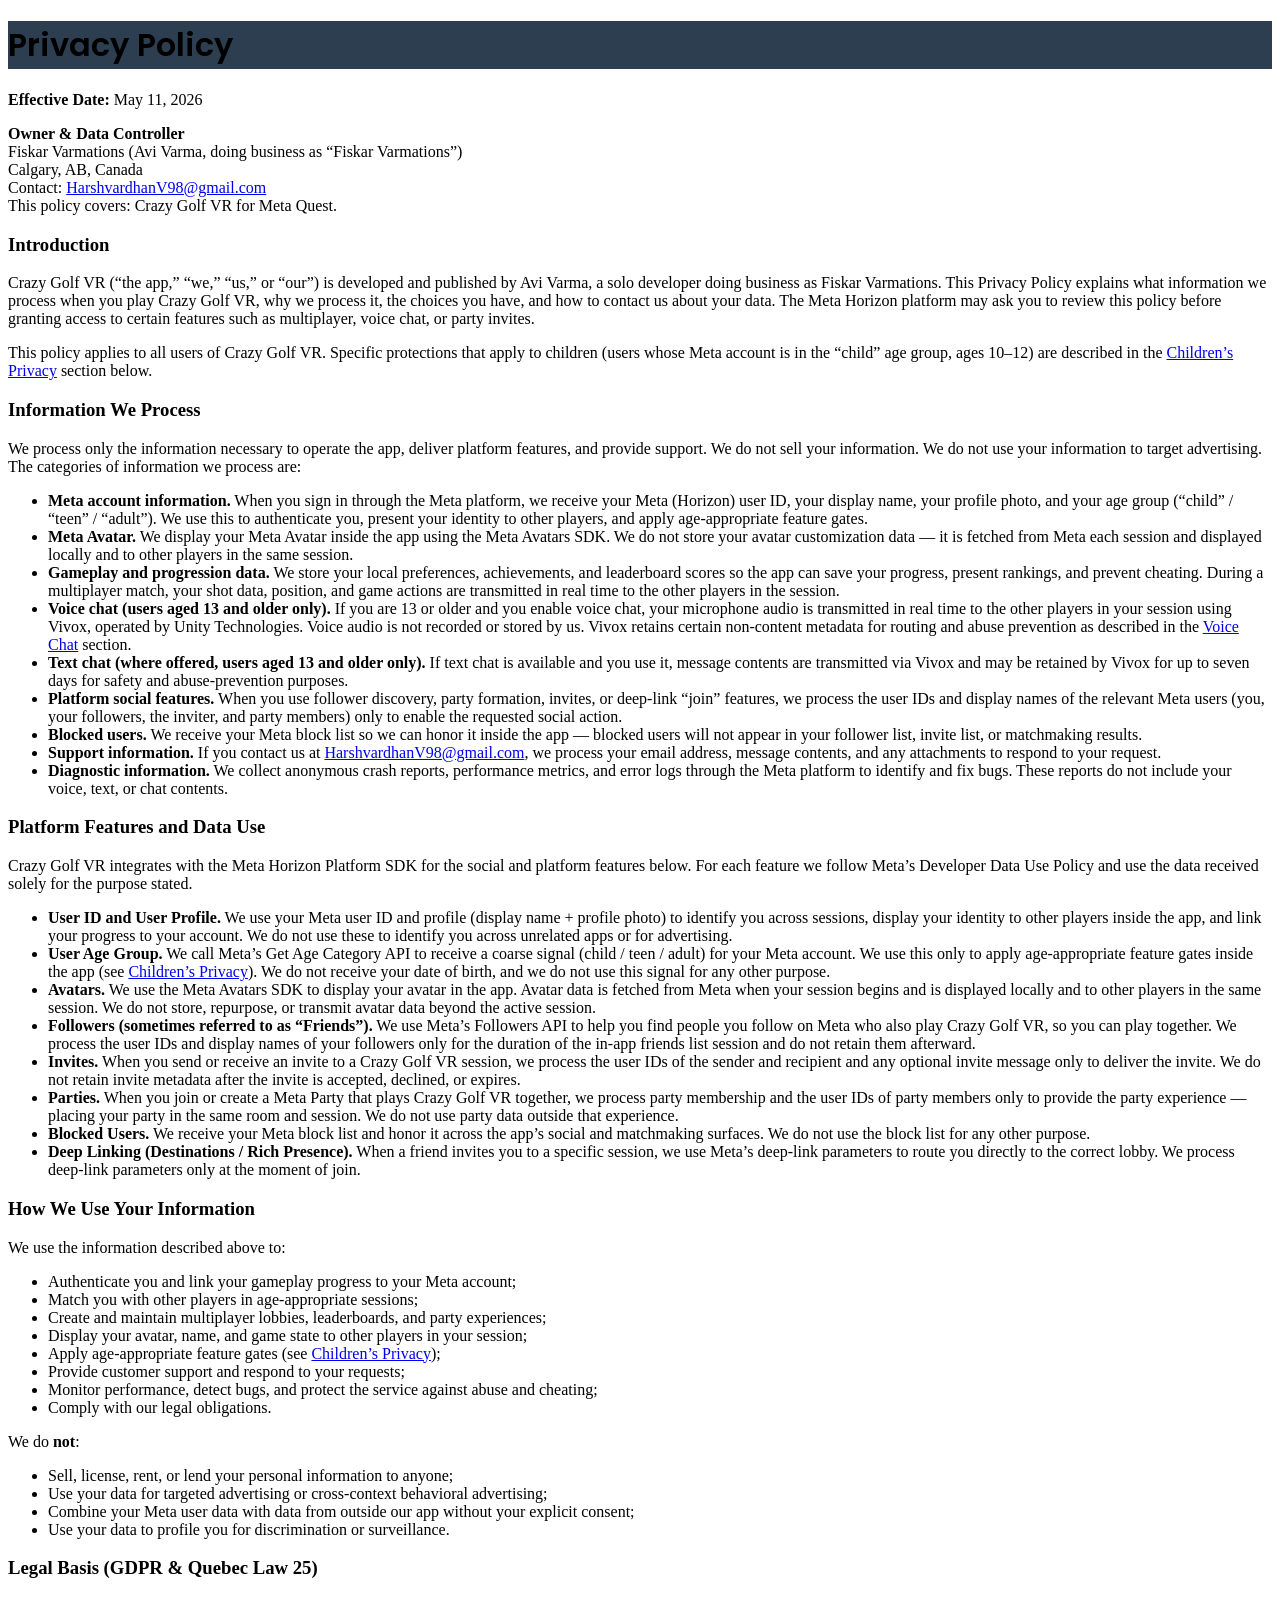
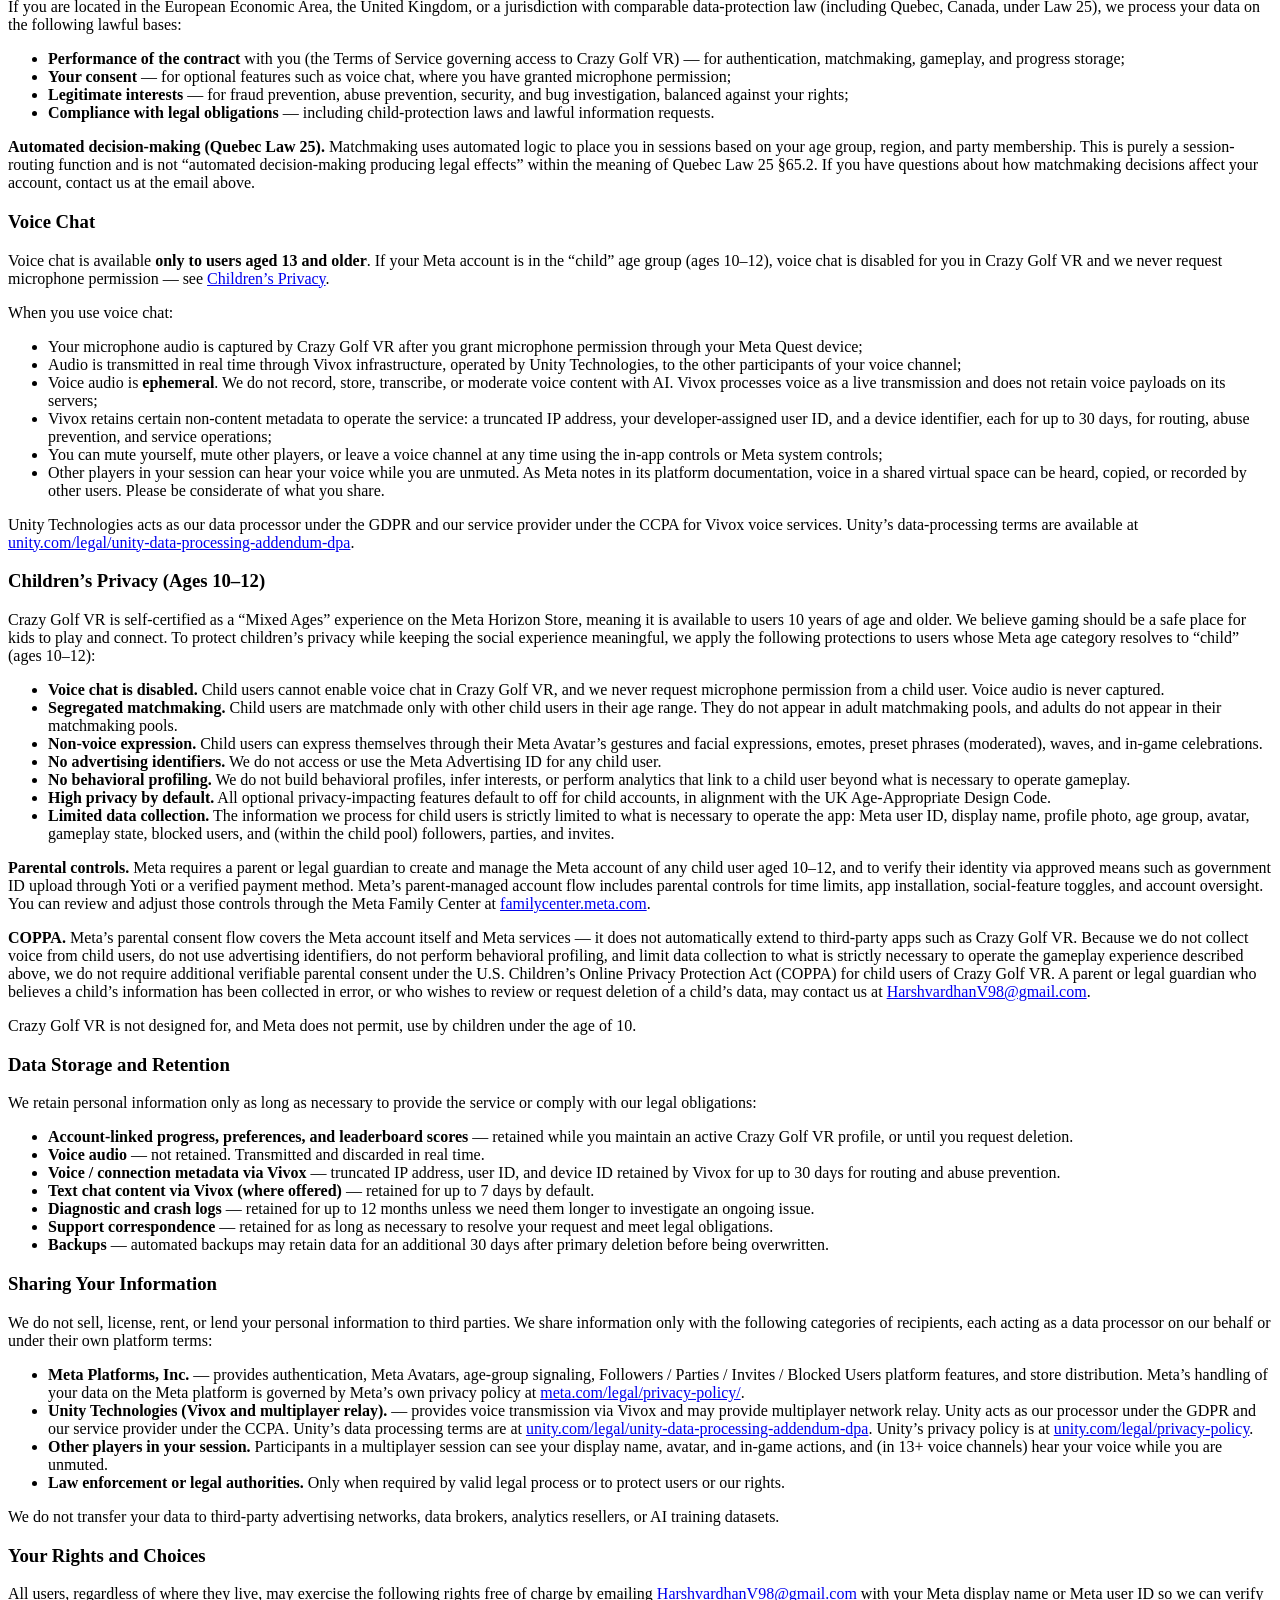
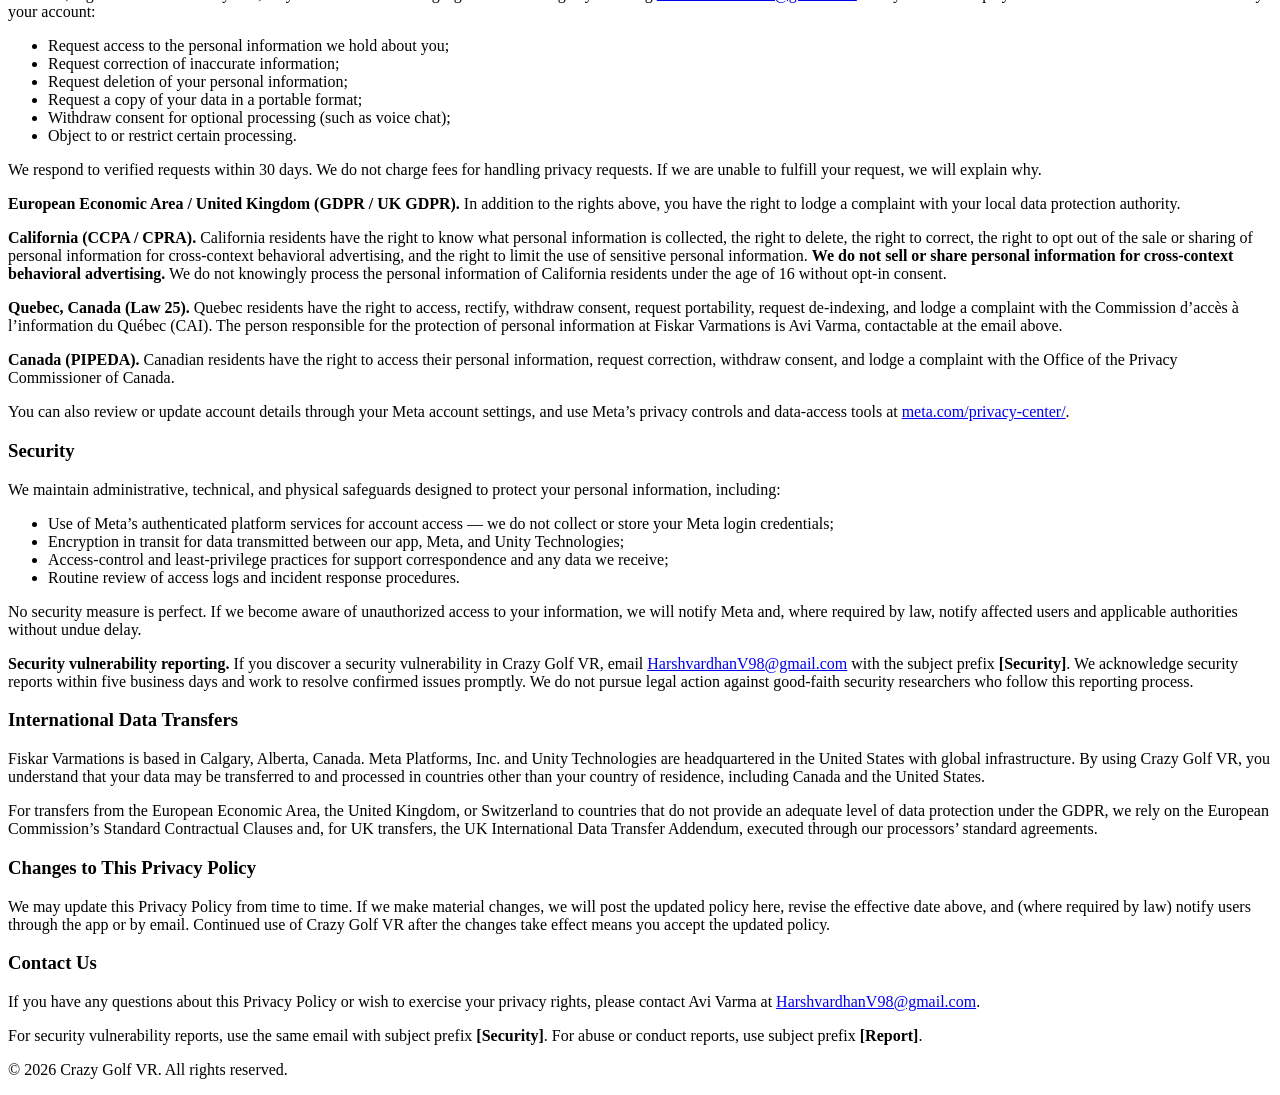
==== privacy.html @ ed3d0513 "Rebrand site to Crazy Golf VR and rewrite privacy and terms for Meta DUC and VRC compliance - Brand:" ====
<!DOCTYPE html>
<html lang="en">
<head>
    <meta charset="UTF-8">
    <meta name="viewport" content="width=device-width, initial-scale=1.0">
    <title>Privacy Policy - Crazy Golf VR</title>
    <link rel="stylesheet" href="style.css">
    <link href="https://fonts.googleapis.com/css2?family=Poppins:wght@400;600;700&display=swap" rel="stylesheet">
</head>
<body>
    <header style="background: #2c3e50;">
        <div class="container">
            <h1 style="font-family: 'Poppins', sans-serif; font-weight: 600;">Privacy Policy</h1>
        </div>
    </header>

    <section id="privacy-section">
        <div class="container">
            <div class="privacy-content">
                <p><strong>Effective Date:</strong> May 11, 2026</p>

                <p><strong>Owner &amp; Data Controller</strong><br>
                Fiskar Varmations (Avi Varma, doing business as &ldquo;Fiskar Varmations&rdquo;)<br>
                Calgary, AB, Canada<br>
                Contact: <a href="mailto:HarshvardhanV98@gmail.com">HarshvardhanV98@gmail.com</a><br>
                This policy covers: Crazy Golf VR for Meta Quest.</p>

                <h3>Introduction</h3>
                <p>Crazy Golf VR (&ldquo;the app,&rdquo; &ldquo;we,&rdquo; &ldquo;us,&rdquo; or &ldquo;our&rdquo;) is developed and published by Avi Varma, a solo developer doing business as Fiskar Varmations. This Privacy Policy explains what information we process when you play Crazy Golf VR, why we process it, the choices you have, and how to contact us about your data. The Meta Horizon platform may ask you to review this policy before granting access to certain features such as multiplayer, voice chat, or party invites.</p>

                <p>This policy applies to all users of Crazy Golf VR. Specific protections that apply to children (users whose Meta account is in the &ldquo;child&rdquo; age group, ages 10&ndash;12) are described in the <a href="#childrens-privacy">Children&rsquo;s Privacy</a> section below.</p>

                <h3>Information We Process</h3>
                <p>We process only the information necessary to operate the app, deliver platform features, and provide support. We do not sell your information. We do not use your information to target advertising. The categories of information we process are:</p>
                <ul>
                    <li><strong>Meta account information.</strong> When you sign in through the Meta platform, we receive your Meta (Horizon) user ID, your display name, your profile photo, and your age group (&ldquo;child&rdquo; / &ldquo;teen&rdquo; / &ldquo;adult&rdquo;). We use this to authenticate you, present your identity to other players, and apply age-appropriate feature gates.</li>
                    <li><strong>Meta Avatar.</strong> We display your Meta Avatar inside the app using the Meta Avatars SDK. We do not store your avatar customization data &mdash; it is fetched from Meta each session and displayed locally and to other players in the same session.</li>
                    <li><strong>Gameplay and progression data.</strong> We store your local preferences, achievements, and leaderboard scores so the app can save your progress, present rankings, and prevent cheating. During a multiplayer match, your shot data, position, and game actions are transmitted in real time to the other players in the session.</li>
                    <li><strong>Voice chat (users aged 13 and older only).</strong> If you are 13 or older and you enable voice chat, your microphone audio is transmitted in real time to the other players in your session using Vivox, operated by Unity Technologies. Voice audio is not recorded or stored by us. Vivox retains certain non-content metadata for routing and abuse prevention as described in the <a href="#voice-chat">Voice Chat</a> section.</li>
                    <li><strong>Text chat (where offered, users aged 13 and older only).</strong> If text chat is available and you use it, message contents are transmitted via Vivox and may be retained by Vivox for up to seven days for safety and abuse-prevention purposes.</li>
                    <li><strong>Platform social features.</strong> When you use follower discovery, party formation, invites, or deep-link &ldquo;join&rdquo; features, we process the user IDs and display names of the relevant Meta users (you, your followers, the inviter, and party members) only to enable the requested social action.</li>
                    <li><strong>Blocked users.</strong> We receive your Meta block list so we can honor it inside the app &mdash; blocked users will not appear in your follower list, invite list, or matchmaking results.</li>
                    <li><strong>Support information.</strong> If you contact us at <a href="mailto:HarshvardhanV98@gmail.com">HarshvardhanV98@gmail.com</a>, we process your email address, message contents, and any attachments to respond to your request.</li>
                    <li><strong>Diagnostic information.</strong> We collect anonymous crash reports, performance metrics, and error logs through the Meta platform to identify and fix bugs. These reports do not include your voice, text, or chat contents.</li>
                </ul>

                <h3>Platform Features and Data Use</h3>
                <p>Crazy Golf VR integrates with the Meta Horizon Platform SDK for the social and platform features below. For each feature we follow Meta&rsquo;s Developer Data Use Policy and use the data received solely for the purpose stated.</p>
                <ul>
                    <li><strong>User ID and User Profile.</strong> We use your Meta user ID and profile (display name + profile photo) to identify you across sessions, display your identity to other players inside the app, and link your progress to your account. We do not use these to identify you across unrelated apps or for advertising.</li>
                    <li><strong>User Age Group.</strong> We call Meta&rsquo;s Get Age Category API to receive a coarse signal (child / teen / adult) for your Meta account. We use this only to apply age-appropriate feature gates inside the app (see <a href="#childrens-privacy">Children&rsquo;s Privacy</a>). We do not receive your date of birth, and we do not use this signal for any other purpose.</li>
                    <li><strong>Avatars.</strong> We use the Meta Avatars SDK to display your avatar in the app. Avatar data is fetched from Meta when your session begins and is displayed locally and to other players in the same session. We do not store, repurpose, or transmit avatar data beyond the active session.</li>
                    <li><strong>Followers (sometimes referred to as &ldquo;Friends&rdquo;).</strong> We use Meta&rsquo;s Followers API to help you find people you follow on Meta who also play Crazy Golf VR, so you can play together. We process the user IDs and display names of your followers only for the duration of the in-app friends list session and do not retain them afterward.</li>
                    <li><strong>Invites.</strong> When you send or receive an invite to a Crazy Golf VR session, we process the user IDs of the sender and recipient and any optional invite message only to deliver the invite. We do not retain invite metadata after the invite is accepted, declined, or expires.</li>
                    <li><strong>Parties.</strong> When you join or create a Meta Party that plays Crazy Golf VR together, we process party membership and the user IDs of party members only to provide the party experience &mdash; placing your party in the same room and session. We do not use party data outside that experience.</li>
                    <li><strong>Blocked Users.</strong> We receive your Meta block list and honor it across the app&rsquo;s social and matchmaking surfaces. We do not use the block list for any other purpose.</li>
                    <li><strong>Deep Linking (Destinations / Rich Presence).</strong> When a friend invites you to a specific session, we use Meta&rsquo;s deep-link parameters to route you directly to the correct lobby. We process deep-link parameters only at the moment of join.</li>
                </ul>

                <h3>How We Use Your Information</h3>
                <p>We use the information described above to:</p>
                <ul>
                    <li>Authenticate you and link your gameplay progress to your Meta account;</li>
                    <li>Match you with other players in age-appropriate sessions;</li>
                    <li>Create and maintain multiplayer lobbies, leaderboards, and party experiences;</li>
                    <li>Display your avatar, name, and game state to other players in your session;</li>
                    <li>Apply age-appropriate feature gates (see <a href="#childrens-privacy">Children&rsquo;s Privacy</a>);</li>
                    <li>Provide customer support and respond to your requests;</li>
                    <li>Monitor performance, detect bugs, and protect the service against abuse and cheating;</li>
                    <li>Comply with our legal obligations.</li>
                </ul>

                <p>We do <strong>not</strong>:</p>
                <ul>
                    <li>Sell, license, rent, or lend your personal information to anyone;</li>
                    <li>Use your data for targeted advertising or cross-context behavioral advertising;</li>
                    <li>Combine your Meta user data with data from outside our app without your explicit consent;</li>
                    <li>Use your data to profile you for discrimination or surveillance.</li>
                </ul>

                <h3>Legal Basis (GDPR &amp; Quebec Law 25)</h3>
                <p>If you are located in the European Economic Area, the United Kingdom, or a jurisdiction with comparable data-protection law (including Quebec, Canada, under Law 25), we process your data on the following lawful bases:</p>
                <ul>
                    <li><strong>Performance of the contract</strong> with you (the Terms of Service governing access to Crazy Golf VR) &mdash; for authentication, matchmaking, gameplay, and progress storage;</li>
                    <li><strong>Your consent</strong> &mdash; for optional features such as voice chat, where you have granted microphone permission;</li>
                    <li><strong>Legitimate interests</strong> &mdash; for fraud prevention, abuse prevention, security, and bug investigation, balanced against your rights;</li>
                    <li><strong>Compliance with legal obligations</strong> &mdash; including child-protection laws and lawful information requests.</li>
                </ul>

                <p><strong>Automated decision-making (Quebec Law 25).</strong> Matchmaking uses automated logic to place you in sessions based on your age group, region, and party membership. This is purely a session-routing function and is not &ldquo;automated decision-making producing legal effects&rdquo; within the meaning of Quebec Law 25 §65.2. If you have questions about how matchmaking decisions affect your account, contact us at the email above.</p>

                <h3 id="voice-chat">Voice Chat</h3>
                <p>Voice chat is available <strong>only to users aged 13 and older</strong>. If your Meta account is in the &ldquo;child&rdquo; age group (ages 10&ndash;12), voice chat is disabled for you in Crazy Golf VR and we never request microphone permission &mdash; see <a href="#childrens-privacy">Children&rsquo;s Privacy</a>.</p>
                <p>When you use voice chat:</p>
                <ul>
                    <li>Your microphone audio is captured by Crazy Golf VR after you grant microphone permission through your Meta Quest device;</li>
                    <li>Audio is transmitted in real time through Vivox infrastructure, operated by Unity Technologies, to the other participants of your voice channel;</li>
                    <li>Voice audio is <strong>ephemeral</strong>. We do not record, store, transcribe, or moderate voice content with AI. Vivox processes voice as a live transmission and does not retain voice payloads on its servers;</li>
                    <li>Vivox retains certain non-content metadata to operate the service: a truncated IP address, your developer-assigned user ID, and a device identifier, each for up to 30 days, for routing, abuse prevention, and service operations;</li>
                    <li>You can mute yourself, mute other players, or leave a voice channel at any time using the in-app controls or Meta system controls;</li>
                    <li>Other players in your session can hear your voice while you are unmuted. As Meta notes in its platform documentation, voice in a shared virtual space can be heard, copied, or recorded by other users. Please be considerate of what you share.</li>
                </ul>
                <p>Unity Technologies acts as our data processor under the GDPR and our service provider under the CCPA for Vivox voice services. Unity&rsquo;s data-processing terms are available at <a href="https://unity.com/legal/unity-data-processing-addendum-dpa">unity.com/legal/unity-data-processing-addendum-dpa</a>.</p>

                <h3 id="childrens-privacy">Children&rsquo;s Privacy (Ages 10&ndash;12)</h3>
                <p>Crazy Golf VR is self-certified as a &ldquo;Mixed Ages&rdquo; experience on the Meta Horizon Store, meaning it is available to users 10 years of age and older. We believe gaming should be a safe place for kids to play and connect. To protect children&rsquo;s privacy while keeping the social experience meaningful, we apply the following protections to users whose Meta age category resolves to &ldquo;child&rdquo; (ages 10&ndash;12):</p>
                <ul>
                    <li><strong>Voice chat is disabled.</strong> Child users cannot enable voice chat in Crazy Golf VR, and we never request microphone permission from a child user. Voice audio is never captured.</li>
                    <li><strong>Segregated matchmaking.</strong> Child users are matchmade only with other child users in their age range. They do not appear in adult matchmaking pools, and adults do not appear in their matchmaking pools.</li>
                    <li><strong>Non-voice expression.</strong> Child users can express themselves through their Meta Avatar&rsquo;s gestures and facial expressions, emotes, preset phrases (moderated), waves, and in-game celebrations.</li>
                    <li><strong>No advertising identifiers.</strong> We do not access or use the Meta Advertising ID for any child user.</li>
                    <li><strong>No behavioral profiling.</strong> We do not build behavioral profiles, infer interests, or perform analytics that link to a child user beyond what is necessary to operate gameplay.</li>
                    <li><strong>High privacy by default.</strong> All optional privacy-impacting features default to off for child accounts, in alignment with the UK Age-Appropriate Design Code.</li>
                    <li><strong>Limited data collection.</strong> The information we process for child users is strictly limited to what is necessary to operate the app: Meta user ID, display name, profile photo, age group, avatar, gameplay state, blocked users, and (within the child pool) followers, parties, and invites.</li>
                </ul>

                <p><strong>Parental controls.</strong> Meta requires a parent or legal guardian to create and manage the Meta account of any child user aged 10&ndash;12, and to verify their identity via approved means such as government ID upload through Yoti or a verified payment method. Meta&rsquo;s parent-managed account flow includes parental controls for time limits, app installation, social-feature toggles, and account oversight. You can review and adjust those controls through the Meta Family Center at <a href="https://familycenter.meta.com/">familycenter.meta.com</a>.</p>

                <p><strong>COPPA.</strong> Meta&rsquo;s parental consent flow covers the Meta account itself and Meta services &mdash; it does not automatically extend to third-party apps such as Crazy Golf VR. Because we do not collect voice from child users, do not use advertising identifiers, do not perform behavioral profiling, and limit data collection to what is strictly necessary to operate the gameplay experience described above, we do not require additional verifiable parental consent under the U.S. Children&rsquo;s Online Privacy Protection Act (COPPA) for child users of Crazy Golf VR. A parent or legal guardian who believes a child&rsquo;s information has been collected in error, or who wishes to review or request deletion of a child&rsquo;s data, may contact us at <a href="mailto:HarshvardhanV98@gmail.com">HarshvardhanV98@gmail.com</a>.</p>

                <p>Crazy Golf VR is not designed for, and Meta does not permit, use by children under the age of 10.</p>

                <h3>Data Storage and Retention</h3>
                <p>We retain personal information only as long as necessary to provide the service or comply with our legal obligations:</p>
                <ul>
                    <li><strong>Account-linked progress, preferences, and leaderboard scores</strong> &mdash; retained while you maintain an active Crazy Golf VR profile, or until you request deletion.</li>
                    <li><strong>Voice audio</strong> &mdash; not retained. Transmitted and discarded in real time.</li>
                    <li><strong>Voice / connection metadata via Vivox</strong> &mdash; truncated IP address, user ID, and device ID retained by Vivox for up to 30 days for routing and abuse prevention.</li>
                    <li><strong>Text chat content via Vivox (where offered)</strong> &mdash; retained for up to 7 days by default.</li>
                    <li><strong>Diagnostic and crash logs</strong> &mdash; retained for up to 12 months unless we need them longer to investigate an ongoing issue.</li>
                    <li><strong>Support correspondence</strong> &mdash; retained for as long as necessary to resolve your request and meet legal obligations.</li>
                    <li><strong>Backups</strong> &mdash; automated backups may retain data for an additional 30 days after primary deletion before being overwritten.</li>
                </ul>

                <h3>Sharing Your Information</h3>
                <p>We do not sell, license, rent, or lend your personal information to third parties. We share information only with the following categories of recipients, each acting as a data processor on our behalf or under their own platform terms:</p>
                <ul>
                    <li><strong>Meta Platforms, Inc.</strong> &mdash; provides authentication, Meta Avatars, age-group signaling, Followers / Parties / Invites / Blocked Users platform features, and store distribution. Meta&rsquo;s handling of your data on the Meta platform is governed by Meta&rsquo;s own privacy policy at <a href="https://www.meta.com/legal/privacy-policy/">meta.com/legal/privacy-policy/</a>.</li>
                    <li><strong>Unity Technologies (Vivox and multiplayer relay).</strong> &mdash; provides voice transmission via Vivox and may provide multiplayer network relay. Unity acts as our processor under the GDPR and our service provider under the CCPA. Unity&rsquo;s data processing terms are at <a href="https://unity.com/legal/unity-data-processing-addendum-dpa">unity.com/legal/unity-data-processing-addendum-dpa</a>. Unity&rsquo;s privacy policy is at <a href="https://unity.com/legal/privacy-policy">unity.com/legal/privacy-policy</a>.</li>
                    <li><strong>Other players in your session.</strong> Participants in a multiplayer session can see your display name, avatar, and in-game actions, and (in 13+ voice channels) hear your voice while you are unmuted.</li>
                    <li><strong>Law enforcement or legal authorities.</strong> Only when required by valid legal process or to protect users or our rights.</li>
                </ul>
                <p>We do not transfer your data to third-party advertising networks, data brokers, analytics resellers, or AI training datasets.</p>

                <h3>Your Rights and Choices</h3>
                <p>All users, regardless of where they live, may exercise the following rights free of charge by emailing <a href="mailto:HarshvardhanV98@gmail.com">HarshvardhanV98@gmail.com</a> with your Meta display name or Meta user ID so we can verify your account:</p>
                <ul>
                    <li>Request access to the personal information we hold about you;</li>
                    <li>Request correction of inaccurate information;</li>
                    <li>Request deletion of your personal information;</li>
                    <li>Request a copy of your data in a portable format;</li>
                    <li>Withdraw consent for optional processing (such as voice chat);</li>
                    <li>Object to or restrict certain processing.</li>
                </ul>
                <p>We respond to verified requests within 30 days. We do not charge fees for handling privacy requests. If we are unable to fulfill your request, we will explain why.</p>

                <p><strong>European Economic Area / United Kingdom (GDPR / UK GDPR).</strong> In addition to the rights above, you have the right to lodge a complaint with your local data protection authority.</p>

                <p><strong>California (CCPA / CPRA).</strong> California residents have the right to know what personal information is collected, the right to delete, the right to correct, the right to opt out of the sale or sharing of personal information for cross-context behavioral advertising, and the right to limit the use of sensitive personal information. <strong>We do not sell or share personal information for cross-context behavioral advertising.</strong> We do not knowingly process the personal information of California residents under the age of 16 without opt-in consent.</p>

                <p><strong>Quebec, Canada (Law 25).</strong> Quebec residents have the right to access, rectify, withdraw consent, request portability, request de-indexing, and lodge a complaint with the Commission d&rsquo;accès à l&rsquo;information du Québec (CAI). The person responsible for the protection of personal information at Fiskar Varmations is Avi Varma, contactable at the email above.</p>

                <p><strong>Canada (PIPEDA).</strong> Canadian residents have the right to access their personal information, request correction, withdraw consent, and lodge a complaint with the Office of the Privacy Commissioner of Canada.</p>

                <p>You can also review or update account details through your Meta account settings, and use Meta&rsquo;s privacy controls and data-access tools at <a href="https://www.meta.com/privacy-center/">meta.com/privacy-center/</a>.</p>

                <h3>Security</h3>
                <p>We maintain administrative, technical, and physical safeguards designed to protect your personal information, including:</p>
                <ul>
                    <li>Use of Meta&rsquo;s authenticated platform services for account access &mdash; we do not collect or store your Meta login credentials;</li>
                    <li>Encryption in transit for data transmitted between our app, Meta, and Unity Technologies;</li>
                    <li>Access-control and least-privilege practices for support correspondence and any data we receive;</li>
                    <li>Routine review of access logs and incident response procedures.</li>
                </ul>
                <p>No security measure is perfect. If we become aware of unauthorized access to your information, we will notify Meta and, where required by law, notify affected users and applicable authorities without undue delay.</p>

                <p><strong>Security vulnerability reporting.</strong> If you discover a security vulnerability in Crazy Golf VR, email <a href="mailto:HarshvardhanV98@gmail.com">HarshvardhanV98@gmail.com</a> with the subject prefix <strong>[Security]</strong>. We acknowledge security reports within five business days and work to resolve confirmed issues promptly. We do not pursue legal action against good-faith security researchers who follow this reporting process.</p>

                <h3>International Data Transfers</h3>
                <p>Fiskar Varmations is based in Calgary, Alberta, Canada. Meta Platforms, Inc. and Unity Technologies are headquartered in the United States with global infrastructure. By using Crazy Golf VR, you understand that your data may be transferred to and processed in countries other than your country of residence, including Canada and the United States.</p>
                <p>For transfers from the European Economic Area, the United Kingdom, or Switzerland to countries that do not provide an adequate level of data protection under the GDPR, we rely on the European Commission&rsquo;s Standard Contractual Clauses and, for UK transfers, the UK International Data Transfer Addendum, executed through our processors&rsquo; standard agreements.</p>

                <h3>Changes to This Privacy Policy</h3>
                <p>We may update this Privacy Policy from time to time. If we make material changes, we will post the updated policy here, revise the effective date above, and (where required by law) notify users through the app or by email. Continued use of Crazy Golf VR after the changes take effect means you accept the updated policy.</p>

                <h3>Contact Us</h3>
                <p>If you have any questions about this Privacy Policy or wish to exercise your privacy rights, please contact Avi Varma at <a href="mailto:HarshvardhanV98@gmail.com">HarshvardhanV98@gmail.com</a>.</p>
                <p>For security vulnerability reports, use the same email with subject prefix <strong>[Security]</strong>. For abuse or conduct reports, use subject prefix <strong>[Report]</strong>.</p>
            </div>
        </div>
    </section>

    <footer>
        <div class="container">
            <p>&copy; 2026 Crazy Golf VR. All rights reserved.</p>
        </div>
    </footer>
</body>
</html>
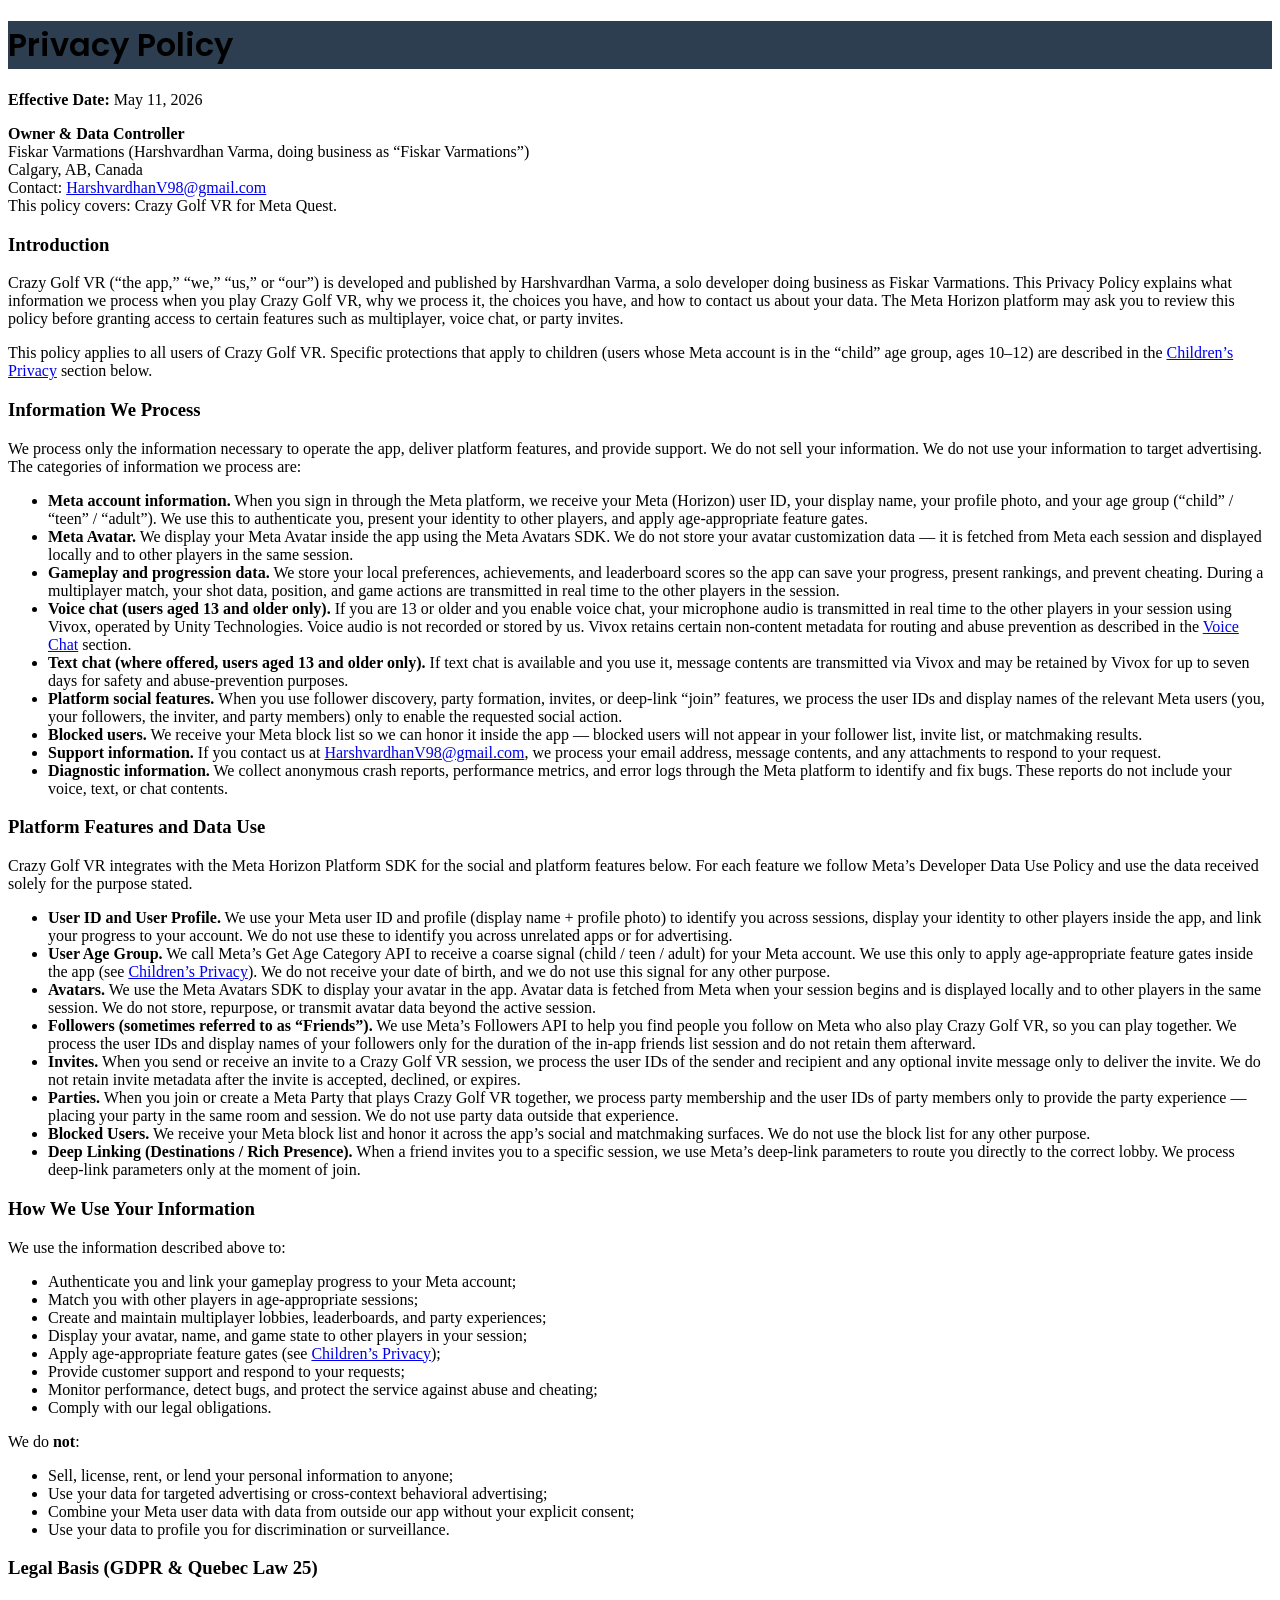
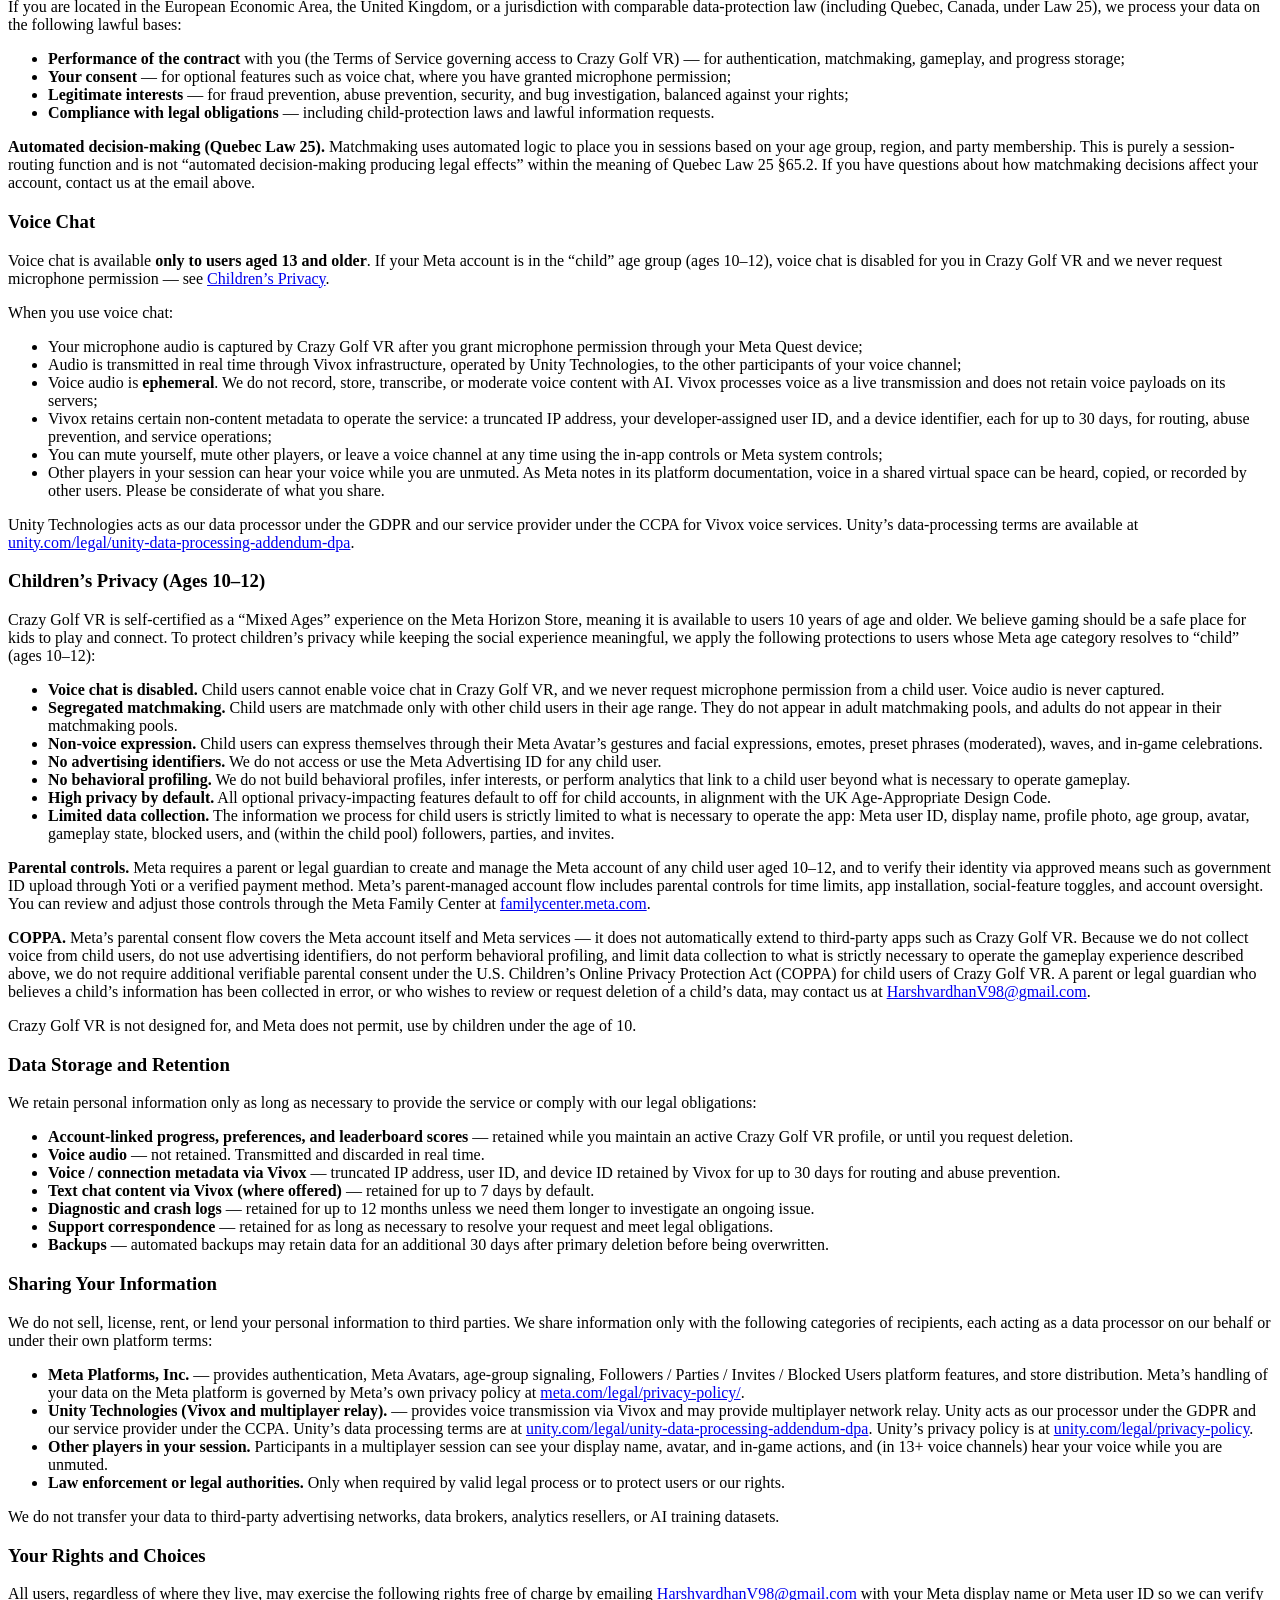
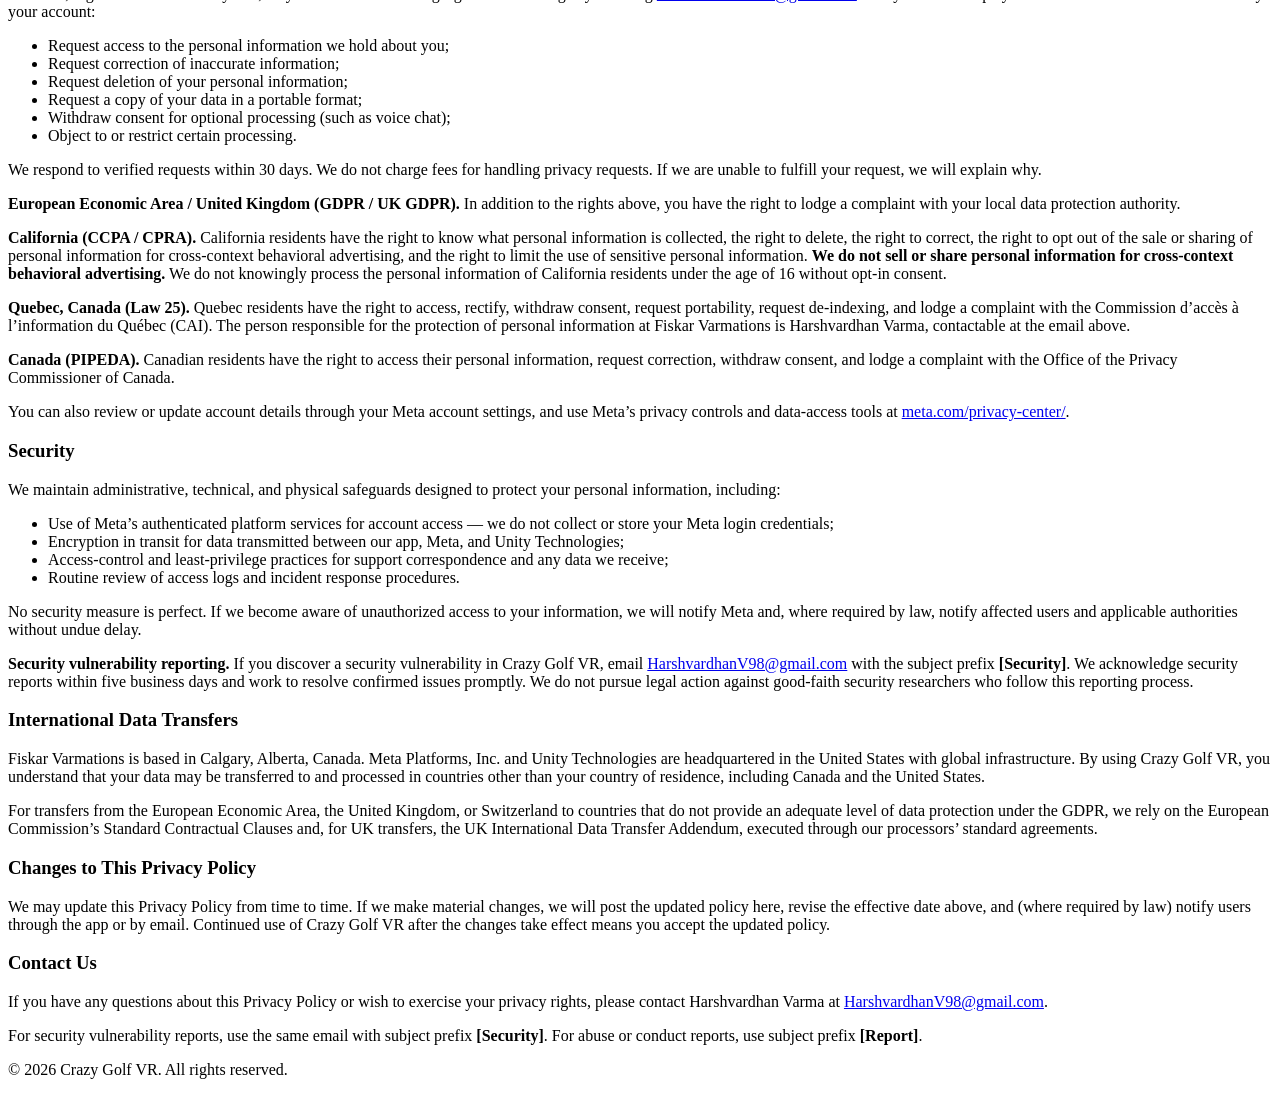
==== commit 5eb9e5b9: "Align developer name with PDP to fix VRC.Privacy.1 DUC rejection Meta's Data Use Checkup review flag" ====
--- a/privacy.html
+++ b/privacy.html
@@ -20,13 +20,13 @@
                 <p><strong>Effective Date:</strong> May 11, 2026</p>
 
                 <p><strong>Owner &amp; Data Controller</strong><br>
-                Fiskar Varmations (Avi Varma, doing business as &ldquo;Fiskar Varmations&rdquo;)<br>
+                Fiskar Varmations (Harshvardhan Varma, doing business as &ldquo;Fiskar Varmations&rdquo;)<br>
                 Calgary, AB, Canada<br>
                 Contact: <a href="mailto:HarshvardhanV98@gmail.com">HarshvardhanV98@gmail.com</a><br>
                 This policy covers: Crazy Golf VR for Meta Quest.</p>
 
                 <h3>Introduction</h3>
-                <p>Crazy Golf VR (&ldquo;the app,&rdquo; &ldquo;we,&rdquo; &ldquo;us,&rdquo; or &ldquo;our&rdquo;) is developed and published by Avi Varma, a solo developer doing business as Fiskar Varmations. This Privacy Policy explains what information we process when you play Crazy Golf VR, why we process it, the choices you have, and how to contact us about your data. The Meta Horizon platform may ask you to review this policy before granting access to certain features such as multiplayer, voice chat, or party invites.</p>
+                <p>Crazy Golf VR (&ldquo;the app,&rdquo; &ldquo;we,&rdquo; &ldquo;us,&rdquo; or &ldquo;our&rdquo;) is developed and published by Harshvardhan Varma, a solo developer doing business as Fiskar Varmations. This Privacy Policy explains what information we process when you play Crazy Golf VR, why we process it, the choices you have, and how to contact us about your data. The Meta Horizon platform may ask you to review this policy before granting access to certain features such as multiplayer, voice chat, or party invites.</p>
 
                 <p>This policy applies to all users of Crazy Golf VR. Specific protections that apply to children (users whose Meta account is in the &ldquo;child&rdquo; age group, ages 10&ndash;12) are described in the <a href="#childrens-privacy">Children&rsquo;s Privacy</a> section below.</p>
 
@@ -158,7 +158,7 @@
 
                 <p><strong>California (CCPA / CPRA).</strong> California residents have the right to know what personal information is collected, the right to delete, the right to correct, the right to opt out of the sale or sharing of personal information for cross-context behavioral advertising, and the right to limit the use of sensitive personal information. <strong>We do not sell or share personal information for cross-context behavioral advertising.</strong> We do not knowingly process the personal information of California residents under the age of 16 without opt-in consent.</p>
 
-                <p><strong>Quebec, Canada (Law 25).</strong> Quebec residents have the right to access, rectify, withdraw consent, request portability, request de-indexing, and lodge a complaint with the Commission d&rsquo;accès à l&rsquo;information du Québec (CAI). The person responsible for the protection of personal information at Fiskar Varmations is Avi Varma, contactable at the email above.</p>
+                <p><strong>Quebec, Canada (Law 25).</strong> Quebec residents have the right to access, rectify, withdraw consent, request portability, request de-indexing, and lodge a complaint with the Commission d&rsquo;accès à l&rsquo;information du Québec (CAI). The person responsible for the protection of personal information at Fiskar Varmations is Harshvardhan Varma, contactable at the email above.</p>
 
                 <p><strong>Canada (PIPEDA).</strong> Canadian residents have the right to access their personal information, request correction, withdraw consent, and lodge a complaint with the Office of the Privacy Commissioner of Canada.</p>
 
@@ -184,7 +184,7 @@
                 <p>We may update this Privacy Policy from time to time. If we make material changes, we will post the updated policy here, revise the effective date above, and (where required by law) notify users through the app or by email. Continued use of Crazy Golf VR after the changes take effect means you accept the updated policy.</p>
 
                 <h3>Contact Us</h3>
-                <p>If you have any questions about this Privacy Policy or wish to exercise your privacy rights, please contact Avi Varma at <a href="mailto:HarshvardhanV98@gmail.com">HarshvardhanV98@gmail.com</a>.</p>
+                <p>If you have any questions about this Privacy Policy or wish to exercise your privacy rights, please contact Harshvardhan Varma at <a href="mailto:HarshvardhanV98@gmail.com">HarshvardhanV98@gmail.com</a>.</p>
                 <p>For security vulnerability reports, use the same email with subject prefix <strong>[Security]</strong>. For abuse or conduct reports, use subject prefix <strong>[Report]</strong>.</p>
             </div>
         </div>
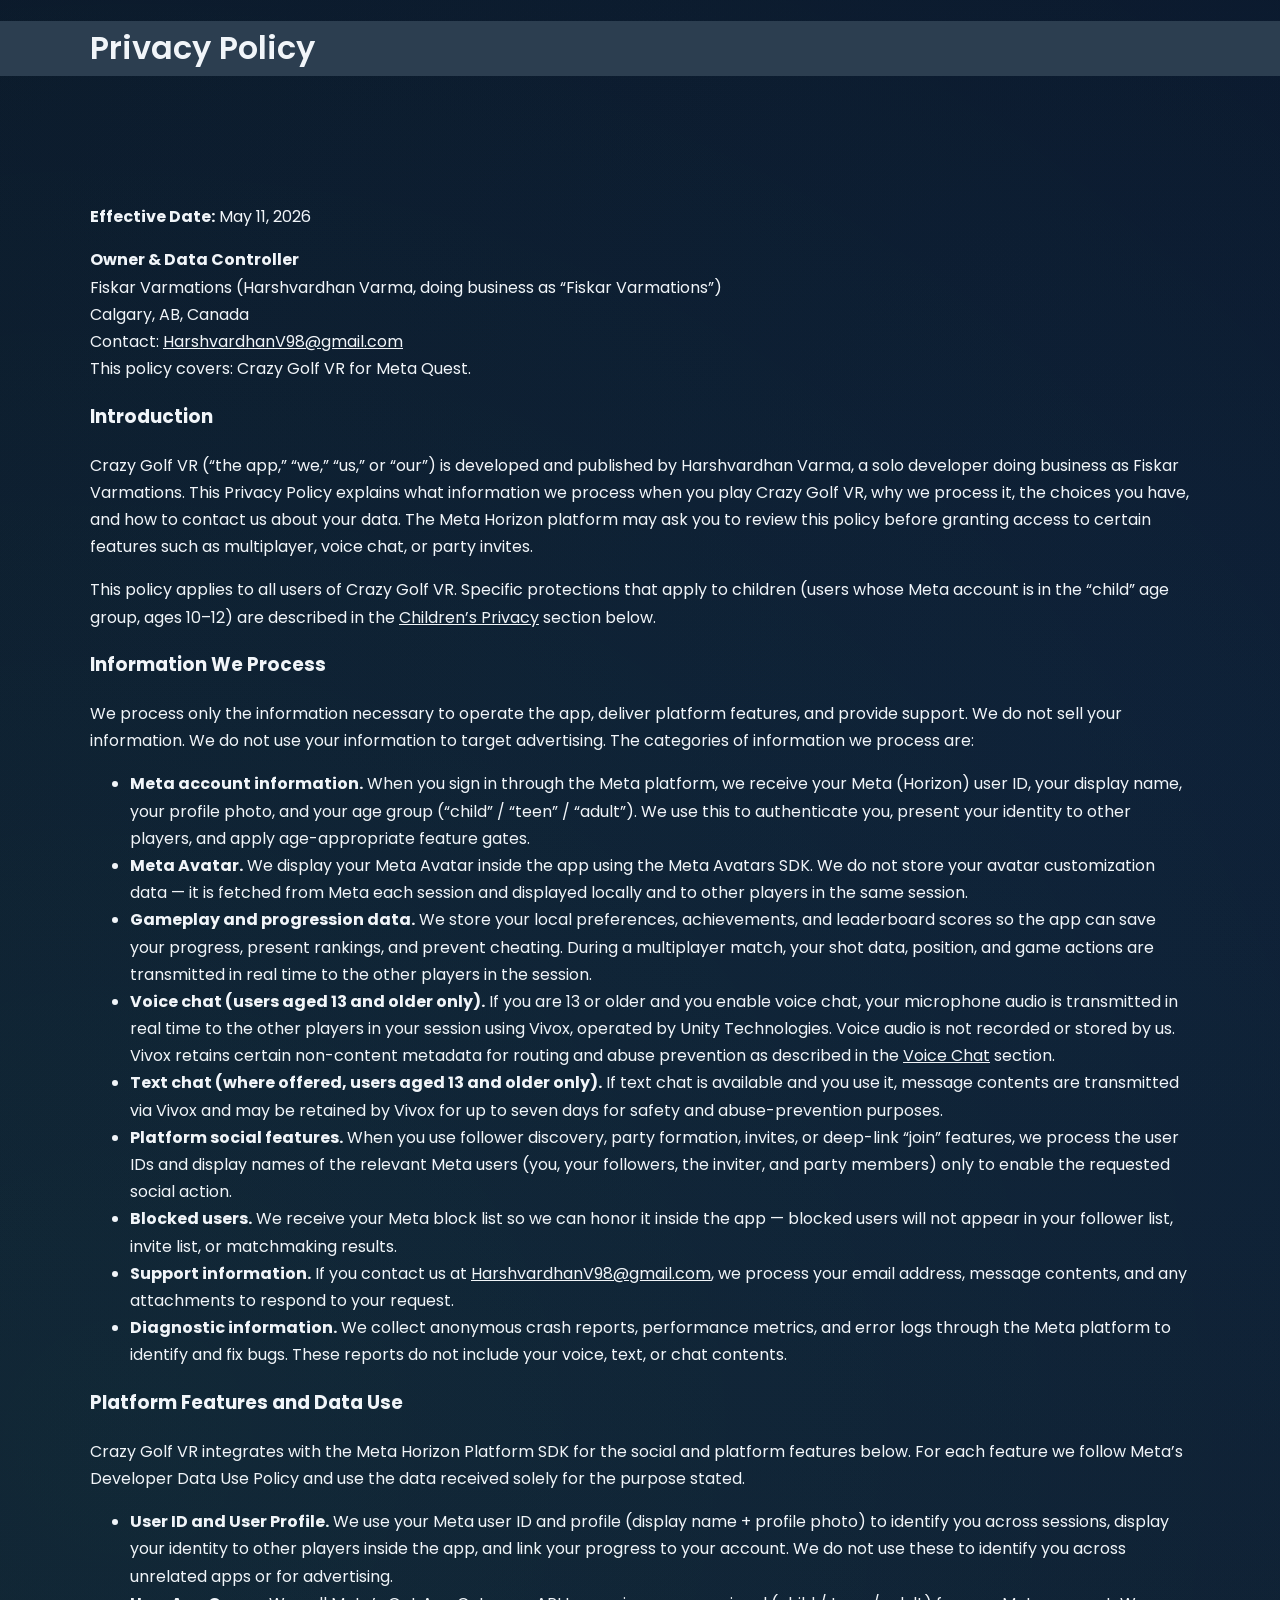
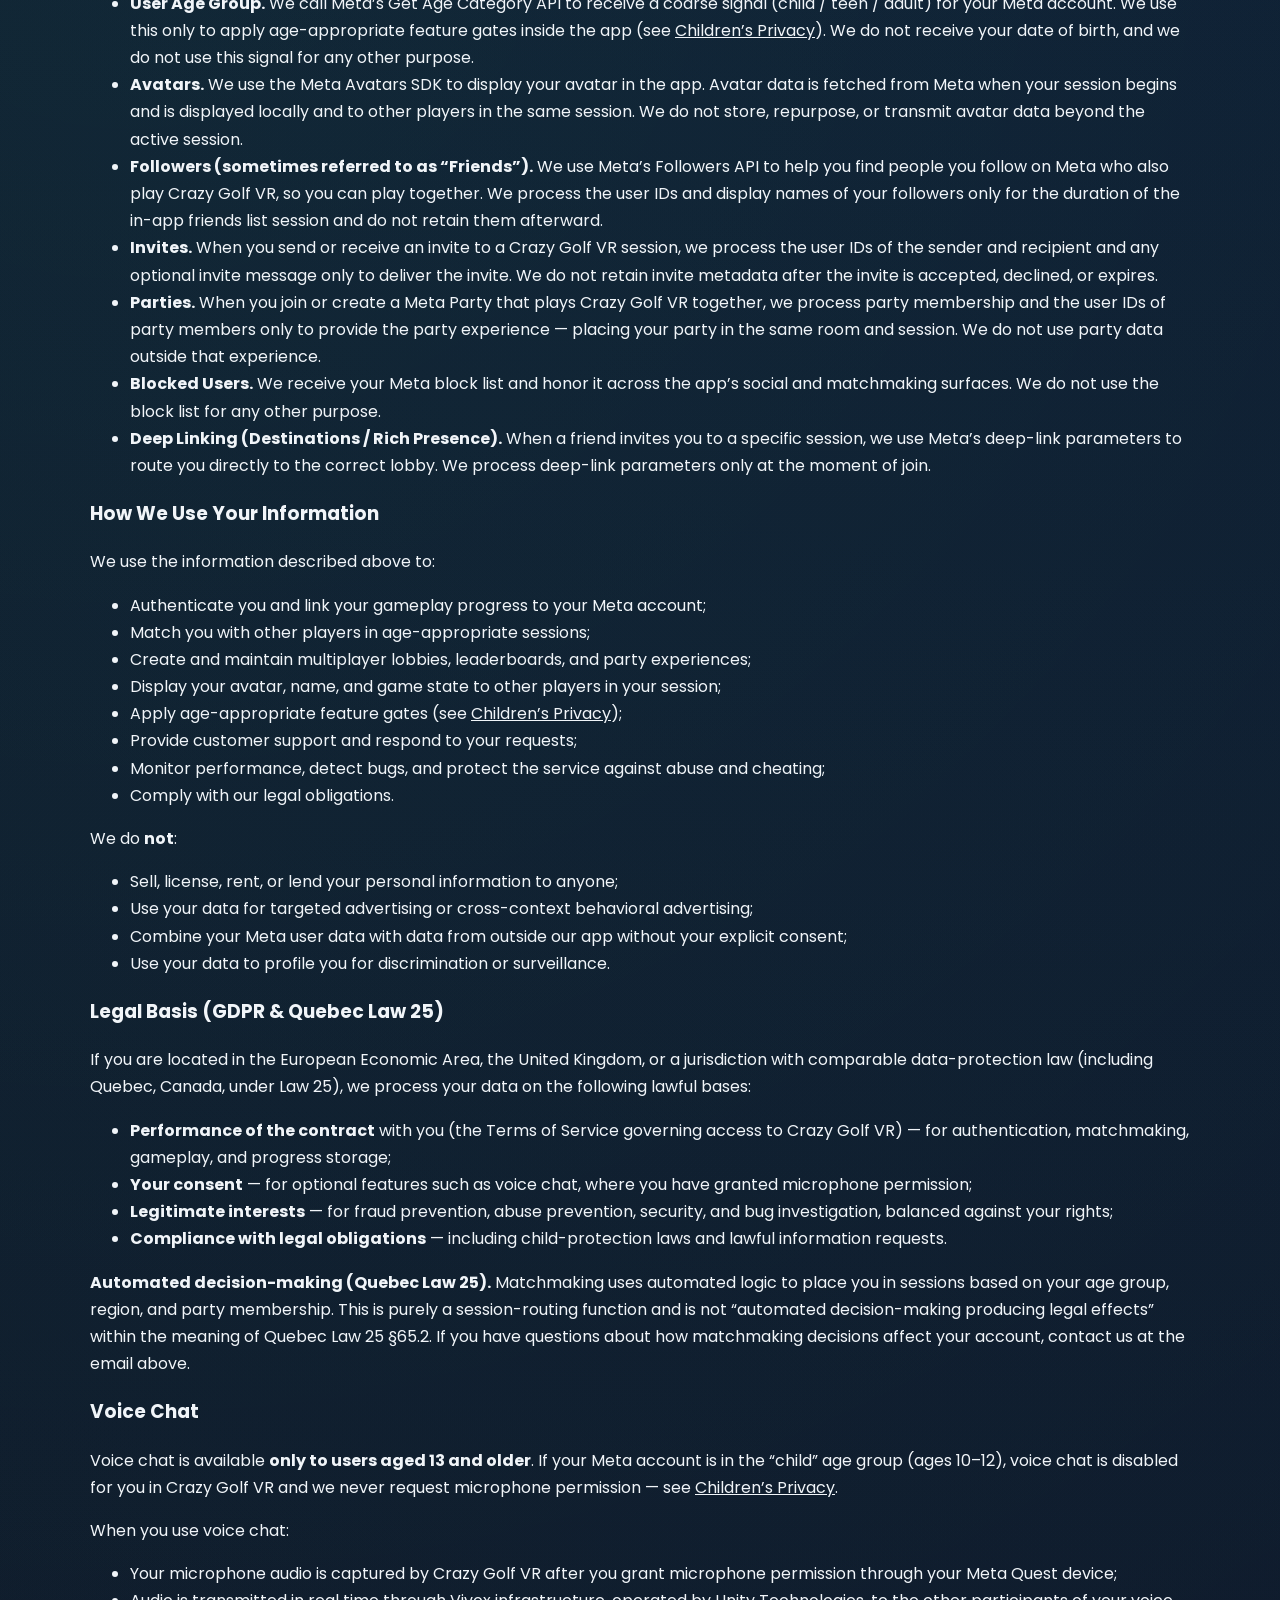
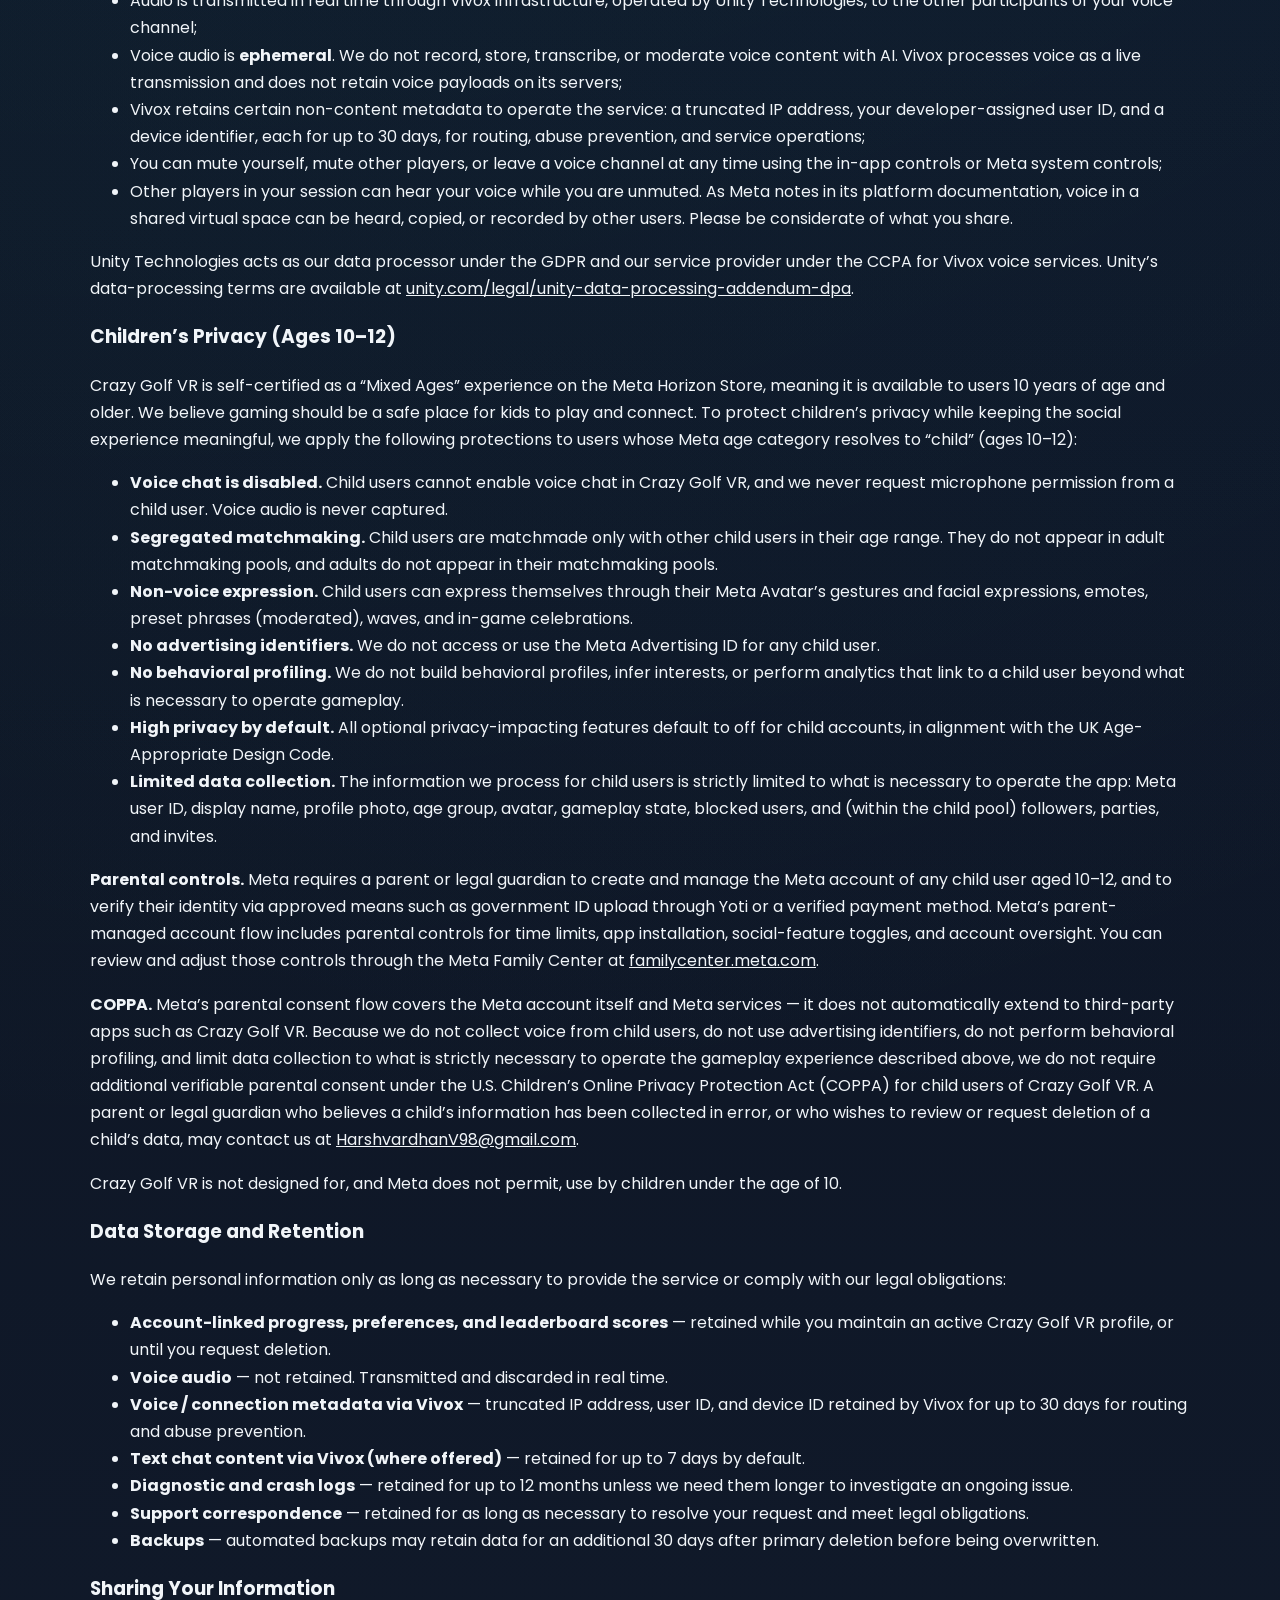
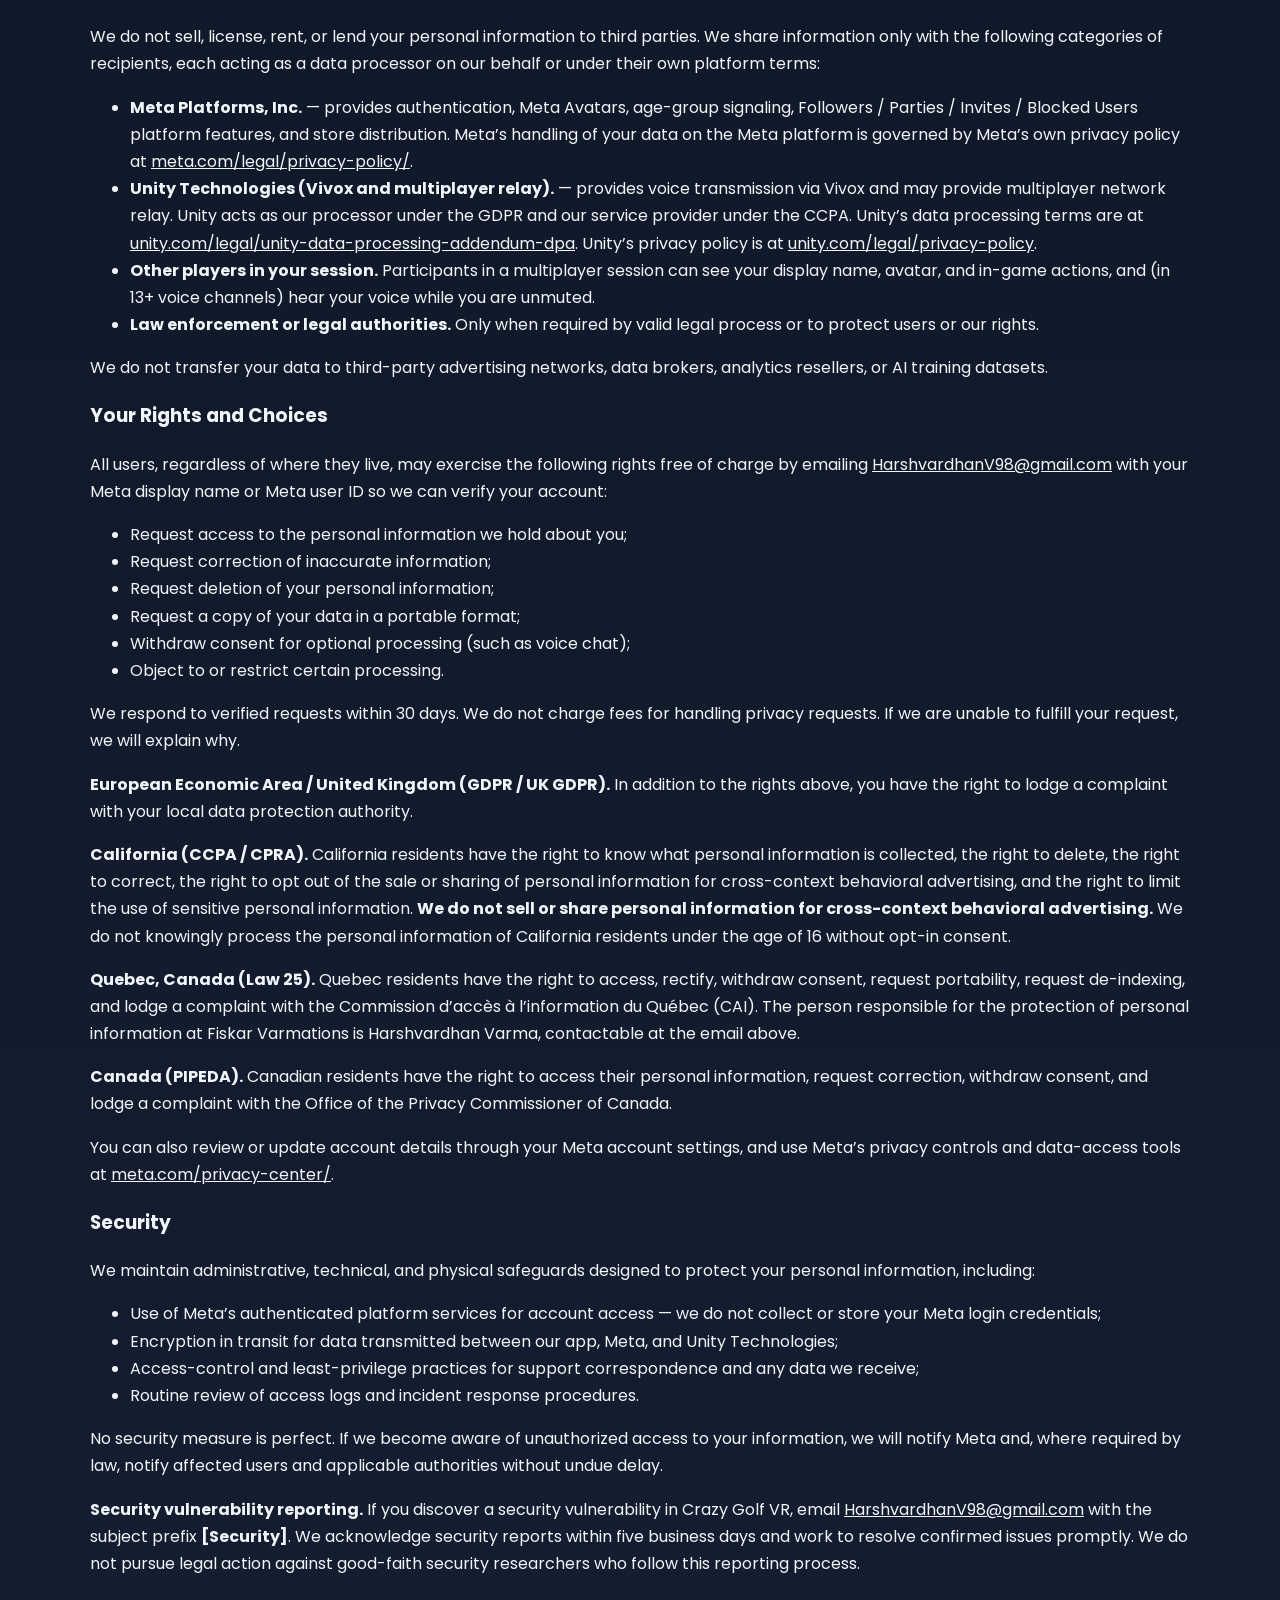
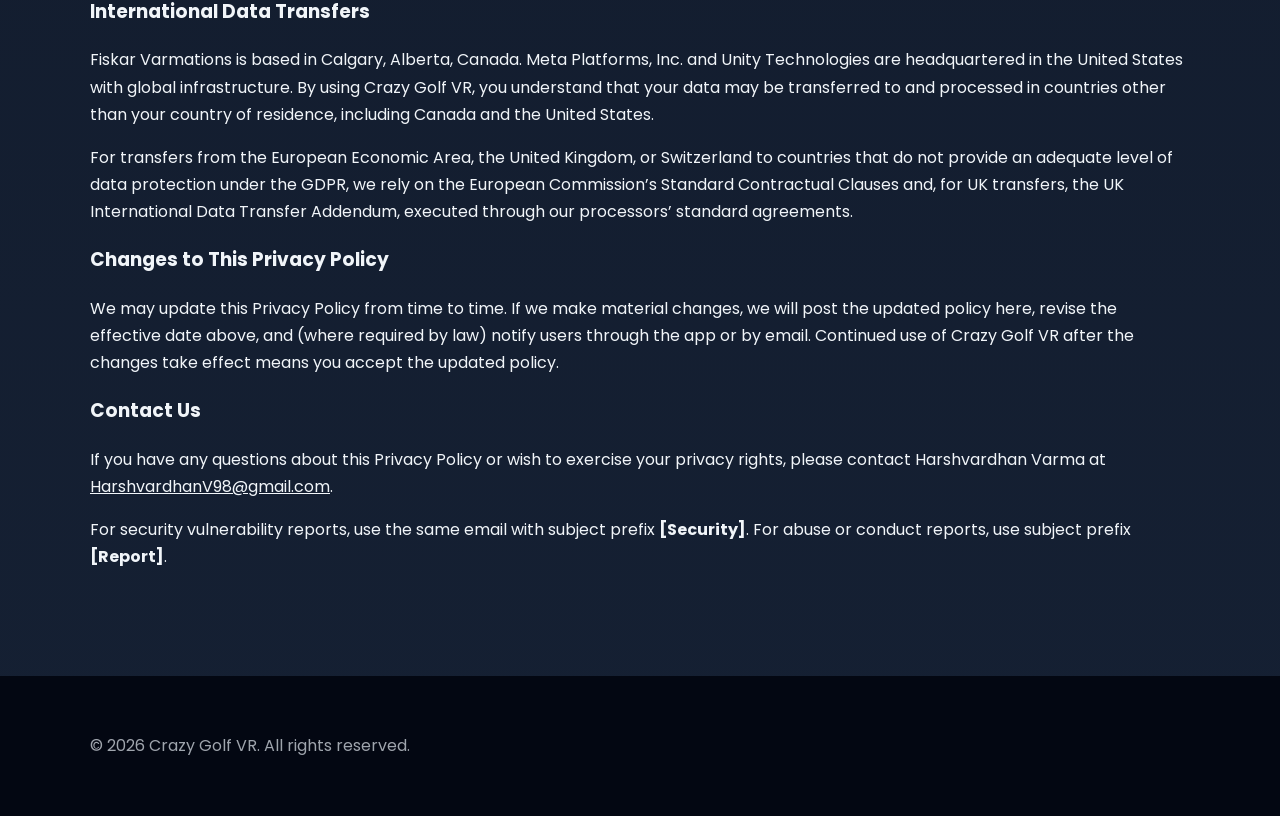
==== commit 71285b3a: "Add favicon, social-share metadata, and SEO tags (target 6) - favicon.png + apple-touch-icon.png fro" ====
--- a/privacy.html
+++ b/privacy.html
@@ -4,6 +4,8 @@
     <meta charset="UTF-8">
     <meta name="viewport" content="width=device-width, initial-scale=1.0">
     <title>Privacy Policy - Crazy Golf VR</title>
+    <link rel="icon" type="image/png" href="favicon.png">
+    <link rel="apple-touch-icon" href="apple-touch-icon.png">
     <link rel="stylesheet" href="style.css">
     <link href="https://fonts.googleapis.com/css2?family=Poppins:wght@400;600;700&display=swap" rel="stylesheet">
 </head>
--- a/style.css
+++ b/style.css
@@ -0,0 +1,759 @@
+:root {
+    --navy-900: #060b16;
+    --navy-800: #0d1525;
+    --navy-700: #152033;
+    --navy-300: #516b9a;
+    --midnight: #0f172a;
+    --text-primary: #f1f5f9;
+    --text-muted: #cbd5f5;
+    --accent: #5bffb1;
+    --accent-dark: #33d18d;
+    --accent-soft: rgba(91, 255, 177, 0.25);
+    --card-bg: rgba(15, 23, 42, 0.65);
+    --border-color: rgba(255, 255, 255, 0.12);
+    --light-surface: #f5f7fb;
+    --shadow-soft: 0 25px 60px rgba(15, 23, 42, 0.35);
+    --shadow-medium: 0 20px 45px rgba(6, 11, 22, 0.5);
+}
+
+* {
+    box-sizing: border-box;
+}
+
+body {
+    font-family: 'Poppins', sans-serif;
+    color: var(--text-primary);
+    background: radial-gradient(circle at 10% 20%, rgba(91, 255, 177, 0.08), transparent 50%),
+                radial-gradient(circle at 90% 10%, rgba(37, 99, 235, 0.12), transparent 55%),
+                linear-gradient(180deg, var(--navy-900), var(--navy-700));
+    margin: 0;
+    min-height: 100vh;
+    line-height: 1.7;
+}
+
+img {
+    max-width: 100%;
+    display: block;
+}
+
+a {
+    color: inherit;
+}
+
+.container {
+    width: min(1100px, 90vw);
+    margin: 0 auto;
+}
+
+/* Header */
+.site-header {
+    position: sticky;
+    top: 0;
+    z-index: 1000;
+    background: rgba(6, 11, 22, 0.85);
+    backdrop-filter: blur(18px);
+    border-bottom: 1px solid rgba(255, 255, 255, 0.06);
+}
+
+.nav-container {
+    display: flex;
+    align-items: center;
+    justify-content: space-between;
+    padding: 18px 0;
+    gap: 20px;
+}
+
+.brand {
+    font-weight: 700;
+    font-size: 1.3rem;
+    letter-spacing: 0.05em;
+    text-transform: uppercase;
+    color: var(--accent);
+}
+
+.nav-links {
+    display: flex;
+    align-items: center;
+    gap: 20px;
+    font-size: 0.95rem;
+}
+
+.nav-links a {
+    text-decoration: none;
+    color: var(--text-muted);
+    transition: color 0.3s ease;
+}
+
+.nav-links a:hover,
+.nav-links a:focus {
+    color: var(--accent);
+}
+
+.nav-cta {
+    padding: 10px 20px;
+    border-radius: 999px;
+    background: linear-gradient(135deg, var(--accent), #c3ffe4);
+    color: #05331d;
+    font-weight: 600;
+    text-decoration: none;
+    transition: transform 0.3s ease, box-shadow 0.3s ease;
+    box-shadow: 0 12px 30px rgba(91, 255, 177, 0.25);
+}
+
+.nav-cta:hover,
+.nav-cta:focus {
+    transform: translateY(-2px);
+    box-shadow: 0 20px 45px rgba(91, 255, 177, 0.3);
+}
+
+/* Hero */
+.hero {
+    position: relative;
+    padding: 140px 0 120px;
+    overflow: hidden;
+}
+
+.hero-background {
+    position: absolute;
+    inset: 0;
+    background: radial-gradient(circle at top left, rgba(91, 255, 177, 0.12), transparent 55%),
+                radial-gradient(circle at bottom right, rgba(59, 130, 246, 0.15), transparent 55%);
+    opacity: 0.9;
+    z-index: -1;
+}
+
+.hero-grid {
+    display: grid;
+    grid-template-columns: repeat(auto-fit, minmax(280px, 1fr));
+    align-items: center;
+    gap: 60px;
+}
+
+.hero-text h1 {
+    font-size: clamp(2.6rem, 3.4vw + 1.2rem, 3.8rem);
+    margin: 20px 0;
+    line-height: 1.1;
+    letter-spacing: -0.01em;
+}
+
+.hero-text p {
+    color: var(--text-muted);
+    margin-bottom: 30px;
+    max-width: 540px;
+}
+
+.hero-pill {
+    display: inline-block;
+    padding: 6px 16px;
+    border-radius: 999px;
+    border: 1px solid rgba(91, 255, 177, 0.5);
+    background: rgba(91, 255, 177, 0.12);
+    color: var(--accent);
+    font-size: 0.75rem;
+    letter-spacing: 0.12em;
+    text-transform: uppercase;
+}
+
+.hero-actions {
+    display: flex;
+    flex-wrap: wrap;
+    gap: 16px;
+    align-items: center;
+}
+
+.cta-button,
+.secondary-button {
+    display: inline-flex;
+    align-items: center;
+    justify-content: center;
+    gap: 8px;
+    padding: 14px 28px;
+    border-radius: 14px;
+    font-weight: 600;
+    text-decoration: none;
+    border: none;
+    cursor: pointer;
+    transition: transform 0.3s ease, box-shadow 0.3s ease, background 0.3s ease;
+}
+
+.cta-button {
+    background: linear-gradient(135deg, var(--accent), #d1ffe4);
+    color: #052d1b;
+    box-shadow: 0 20px 45px rgba(91, 255, 177, 0.35);
+}
+
+.cta-button.large {
+    padding: 18px 40px;
+    font-size: 1.05rem;
+}
+
+.cta-button:hover,
+.cta-button:focus {
+    transform: translateY(-3px);
+    box-shadow: 0 26px 55px rgba(91, 255, 177, 0.45);
+}
+
+.secondary-button {
+    background: rgba(255, 255, 255, 0.06);
+    color: var(--text-primary);
+    border: 1px solid rgba(255, 255, 255, 0.1);
+}
+
+.secondary-button:hover,
+.secondary-button:focus {
+    transform: translateY(-3px);
+    background: rgba(255, 255, 255, 0.1);
+}
+
+.hero-stats {
+    display: grid;
+    grid-template-columns: repeat(auto-fit, minmax(160px, 1fr));
+    gap: 16px;
+    list-style: none;
+    padding: 0;
+    margin: 40px 0 0;
+}
+
+.hero-stats li {
+    background: rgba(255, 255, 255, 0.03);
+    border: 1px solid rgba(255, 255, 255, 0.08);
+    border-radius: 14px;
+    padding: 18px;
+    color: var(--text-muted);
+}
+
+.hero-stats span {
+    display: block;
+    font-size: 1.4rem;
+    font-weight: 600;
+    color: var(--accent);
+    margin-bottom: 6px;
+}
+
+.hero-media {
+    display: flex;
+    flex-direction: column;
+    gap: 16px;
+    align-items: flex-start;
+}
+
+.media-frame {
+    border-radius: 24px;
+    padding: 14px;
+    background: linear-gradient(140deg, rgba(91, 255, 177, 0.18), rgba(37, 99, 235, 0.2));
+    box-shadow: var(--shadow-soft);
+    aspect-ratio: 2 / 1;
+    display: flex;
+}
+
+.media-frame img {
+    border-radius: 18px;
+    box-shadow: 0 18px 40px rgba(5, 26, 47, 0.45);
+    width: 100%;
+    height: 100%;
+    object-fit: cover;
+}
+
+.media-caption {
+    font-size: 0.9rem;
+    color: rgba(255, 255, 255, 0.85);
+    background: linear-gradient(45deg, rgba(33, 147, 176, 0.8), rgba(109, 213, 237, 0.8));
+    padding: 12px 20px;
+    border-radius: 20px;
+    margin-top: 16px;
+    backdrop-filter: blur(10px);
+    border: 1px solid rgba(255, 255, 255, 0.2);
+    font-weight: 500;
+    letter-spacing: 0.5px;
+}
+
+/* Section base */
+section {
+    padding: 90px 0;
+}
+
+.section-light {
+    background: var(--light-surface);
+    color: #10152b;
+}
+
+.section-light .section-copy p {
+    color: #4a5878;
+}
+
+.section-light h2 {
+    color: #0d1b34;
+}
+
+.section-dark {
+    background: radial-gradient(circle at 20% 20%, rgba(91, 255, 177, 0.08), transparent 60%),
+                rgba(9, 14, 25, 0.95);
+}
+
+.section-dark h2 {
+    text-align: center;
+    margin-bottom: 50px;
+    font-size: clamp(2.2rem, 2.8vw + 1.1rem, 3rem);
+}
+
+.section-dark p {
+    color: var(--text-muted);
+}
+
+/* Video section */
+.content-split {
+    display: grid;
+    grid-template-columns: repeat(auto-fit, minmax(280px, 1fr));
+    gap: 40px;
+    align-items: center;
+}
+
+.video-stack {
+    position: relative;
+    display: grid;
+    gap: 24px;
+}
+
+.cover-art {
+    position: relative;
+    border-radius: 24px;
+    overflow: hidden;
+    box-shadow: var(--shadow-soft);
+    transform: rotate(-2.5deg);
+}
+
+.cover-art img {
+    width: 100%;
+    height: auto;
+    display: block;
+}
+
+.video-wrapper {
+    border-radius: 24px;
+    overflow: hidden;
+    background: #000;
+    position: relative;
+    box-shadow: var(--shadow-medium);
+}
+
+.video-wrapper video {
+    display: block;
+    width: 100%;
+}
+
+.trailer-link {
+    display: block;
+    text-decoration: none;
+    cursor: pointer;
+}
+
+.trailer-link img {
+    display: block;
+    width: 100%;
+}
+
+.trailer-play {
+    position: absolute;
+    inset: 0;
+    display: flex;
+    align-items: center;
+    justify-content: center;
+    gap: 10px;
+    color: #fff;
+    font-weight: 600;
+    font-size: 1.05rem;
+    background: rgba(5, 26, 47, 0.35);
+    transition: background 0.2s ease;
+}
+
+.trailer-play i {
+    font-size: 1.3rem;
+}
+
+.trailer-link:hover .trailer-play {
+    background: rgba(5, 26, 47, 0.55);
+}
+
+.elevated-card {
+    border: 1px solid rgba(255, 255, 255, 0.08);
+}
+
+.section-copy h2 {
+    font-size: clamp(2rem, 2vw + 1.1rem, 2.6rem);
+    margin-bottom: 20px;
+}
+
+.section-copy p {
+    font-size: 1.05rem;
+    margin-bottom: 28px;
+}
+
+.feature-list {
+    list-style: none;
+    padding: 0;
+    display: grid;
+    gap: 16px;
+    color: #1f2a44;
+    font-weight: 500;
+}
+
+.feature-list li {
+    display: flex;
+    gap: 12px;
+    align-items: center;
+}
+
+.feature-list i {
+    color: #2563eb;
+    font-size: 1.1rem;
+}
+
+/* Features */
+.features-grid {
+    display: grid;
+    grid-template-columns: repeat(auto-fit, minmax(250px, 1fr));
+    gap: 28px;
+}
+
+.feature-card {
+    background: var(--card-bg);
+    border-radius: 22px;
+    padding: 32px;
+    border: 1px solid var(--border-color);
+    box-shadow: var(--shadow-soft);
+    transition: transform 0.3s ease, border-color 0.3s ease, box-shadow 0.3s ease;
+}
+
+.feature-card:hover {
+    transform: translateY(-8px);
+    border-color: rgba(91, 255, 177, 0.5);
+    box-shadow: 0 30px 60px rgba(6, 11, 22, 0.55);
+}
+
+.icon-wrap {
+    width: 52px;
+    height: 52px;
+    border-radius: 16px;
+    background: rgba(91, 255, 177, 0.15);
+    display: grid;
+    place-items: center;
+    color: var(--accent);
+    margin-bottom: 20px;
+    font-size: 1.4rem;
+}
+
+.feature-card h3 {
+    margin-bottom: 14px;
+    font-size: 1.4rem;
+}
+
+/* Highlight section */
+.section-highlight {
+    background: linear-gradient(120deg, rgba(0, 0, 0, 0.7), rgba(0, 0, 0, 0.5)), url('Screenshot4.png');
+    background-size: cover;
+    background-position: center;
+    background-attachment: fixed;
+    position: relative;
+}
+
+.section-highlight::before {
+    content: '';
+    position: absolute;
+    inset: 0;
+    background: linear-gradient(120deg, rgba(91, 255, 177, 0.08), rgba(37, 99, 235, 0.06));
+    z-index: 1;
+}
+
+.section-highlight .container {
+    position: relative;
+    z-index: 2;
+}
+
+.highlight-grid {
+    display: grid;
+    grid-template-columns: repeat(auto-fit, minmax(280px, 1fr));
+    gap: 48px;
+    align-items: center;
+}
+
+.highlight-media {
+    position: relative;
+    display: flex;
+    flex-direction: column;
+    align-items: center;
+    justify-content: center;
+    min-height: 300px;
+    text-align: center;
+}
+
+.highlight-media-frame {
+    display: none;
+}
+
+.highlight-media-frame::after {
+    display: none;
+}
+
+.highlight-media-frame img {
+    display: none;
+}
+
+.highlight-media-note {
+    font-size: 1rem;
+    letter-spacing: 0.08em;
+    text-transform: uppercase;
+    color: rgba(255, 255, 255, 0.95);
+    background: linear-gradient(135deg, rgba(0, 0, 0, 0.8), rgba(0, 0, 0, 0.6));
+    padding: 16px 32px;
+    border-radius: 30px;
+    backdrop-filter: blur(20px);
+    border: 2px solid rgba(255, 255, 255, 0.2);
+    box-shadow: 0 8px 32px rgba(0, 0, 0, 0.3);
+    font-weight: 700;
+    margin-top: 20px;
+    display: inline-block;
+    text-shadow: 0 2px 4px rgba(0, 0, 0, 0.5);
+}
+
+.highlight-card {
+    background: rgba(255, 255, 255, 0.95);
+    border-radius: 32px;
+    padding: 48px;
+    color: #0d1b34;
+    backdrop-filter: blur(20px);
+    border: 1px solid rgba(255, 255, 255, 0.3);
+    box-shadow: 0 20px 60px rgba(0, 0, 0, 0.3);
+    box-shadow: 0 30px 60px rgba(6, 11, 22, 0.25);
+    border: 1px solid rgba(255, 255, 255, 0.7);
+    display: grid;
+    gap: 24px;
+}
+
+.highlight-eyebrow {
+    font-size: 0.8rem;
+    letter-spacing: 0.18em;
+    text-transform: uppercase;
+    color: #2563eb;
+}
+
+.highlight-copy h2 {
+    font-size: clamp(2.1rem, 2.3vw + 1.1rem, 3rem);
+    margin: 0;
+}
+
+.highlight-copy p {
+    color: rgba(15, 23, 42, 0.75);
+    margin: 0;
+}
+
+.highlight-list {
+    list-style: none;
+    padding: 0;
+    margin: 0;
+    display: grid;
+    gap: 16px;
+}
+
+.highlight-list li {
+    background: rgba(13, 27, 52, 0.06);
+    border-radius: 18px;
+    padding: 18px 20px;
+    display: grid;
+    gap: 6px;
+}
+
+.list-title {
+    font-weight: 600;
+    color: #0d1b34;
+}
+
+.list-desc {
+    color: rgba(15, 23, 42, 0.65);
+    font-size: 0.95rem;
+}
+
+.highlight-cta {
+    display: inline-flex;
+    align-items: center;
+    justify-content: center;
+    padding: 14px 28px;
+    border-radius: 14px;
+    background: linear-gradient(135deg, var(--accent), #d1ffe4);
+    color: #052d1b;
+    font-weight: 600;
+    text-decoration: none;
+    box-shadow: 0 18px 40px rgba(91, 255, 177, 0.35);
+    transition: transform 0.3s ease, box-shadow 0.3s ease;
+}
+
+.highlight-cta:hover,
+.highlight-cta:focus {
+    transform: translateY(-3px);
+    box-shadow: 0 26px 55px rgba(91, 255, 177, 0.45);
+}
+
+/* Gallery */
+.section-gallery {
+    background: var(--navy-800);
+}
+
+.section-gallery h2 {
+    text-align: center;
+    margin-bottom: 50px;
+    font-size: clamp(2.2rem, 2.5vw + 1.2rem, 3rem);
+}
+
+.screenshots-grid {
+    display: grid;
+    grid-template-columns: repeat(auto-fit, minmax(220px, 1fr));
+    gap: 24px;
+}
+
+.screenshot-item {
+    border-radius: 20px;
+    overflow: hidden;
+    position: relative;
+    box-shadow: 0 18px 45px rgba(3, 7, 18, 0.6);
+    transition: transform 0.35s ease, box-shadow 0.35s ease;
+    aspect-ratio: 16 / 9;
+    display: flex;
+}
+
+.screenshot-item img {
+    width: 100%;
+    height: 100%;
+    display: block;
+    object-fit: cover;
+}
+
+.screenshot-item.wide {
+    aspect-ratio: 3074 / 1243;
+}
+
+.screenshot-item::after {
+    content: '';
+    position: absolute;
+    inset: 0;
+    background: linear-gradient(180deg, transparent 40%, rgba(0, 0, 0, 0.4));
+    opacity: 0;
+    transition: opacity 0.3s ease;
+}
+
+.screenshot-item:hover {
+    transform: translateY(-8px) scale(1.02);
+    box-shadow: 0 26px 60px rgba(3, 7, 18, 0.7);
+}
+
+.screenshot-item:hover::after {
+    opacity: 1;
+}
+
+/* CTA */
+.cta-section {
+    background: linear-gradient(140deg, rgba(91, 255, 177, 0.1), rgba(37, 99, 235, 0.2));
+    padding: 110px 0;
+}
+
+.cta-card {
+    background: rgba(6, 11, 22, 0.85);
+    border-radius: 28px;
+    padding: 50px 40px;
+    border: 1px solid rgba(255, 255, 255, 0.08);
+    text-align: center;
+    box-shadow: 0 30px 70px rgba(6, 11, 22, 0.55);
+}
+
+.cta-card h2 {
+    font-size: clamp(2.2rem, 2.5vw + 1.1rem, 3.1rem);
+    margin-bottom: 18px;
+}
+
+.cta-card p {
+    color: var(--text-muted);
+    max-width: 560px;
+    margin: 0 auto 32px;
+    font-size: 1.05rem;
+}
+
+.cta-actions {
+    display: flex;
+    flex-wrap: wrap;
+    gap: 16px;
+    justify-content: center;
+}
+
+/* Footer */
+footer {
+    background: #030712;
+    padding: 40px 0;
+    color: rgba(226, 232, 240, 0.7);
+}
+
+.footer-grid {
+    display: flex;
+    align-items: center;
+    justify-content: space-between;
+    gap: 20px;
+    flex-wrap: wrap;
+}
+
+footer nav {
+    display: flex;
+    gap: 20px;
+}
+
+footer nav a {
+    text-decoration: none;
+    color: rgba(226, 232, 240, 0.7);
+    transition: color 0.3s ease;
+}
+
+footer nav a:hover,
+footer nav a:focus {
+    color: var(--accent);
+}
+
+/* Responsive */
+@media (max-width: 900px) {
+    .nav-links {
+        display: none;
+    }
+
+    .hero {
+        padding-top: 120px;
+    }
+
+    .content-split,
+    .features-grid,
+    .highlight-grid {
+        gap: 32px;
+    }
+}
+
+@media (max-width: 600px) {
+    section {
+        padding: 70px 0;
+    }
+
+    .hero-stats {
+        grid-template-columns: 1fr;
+    }
+
+    .cta-card {
+        padding: 40px 24px;
+    }
+
+    .highlight-card {
+        padding: 32px 24px;
+    }
+
+    .highlight-media-note {
+        text-align: center;
+        line-height: 1.4;
+    }
+
+    footer nav {
+        flex-direction: column;
+        align-items: flex-start;
+    }
+}
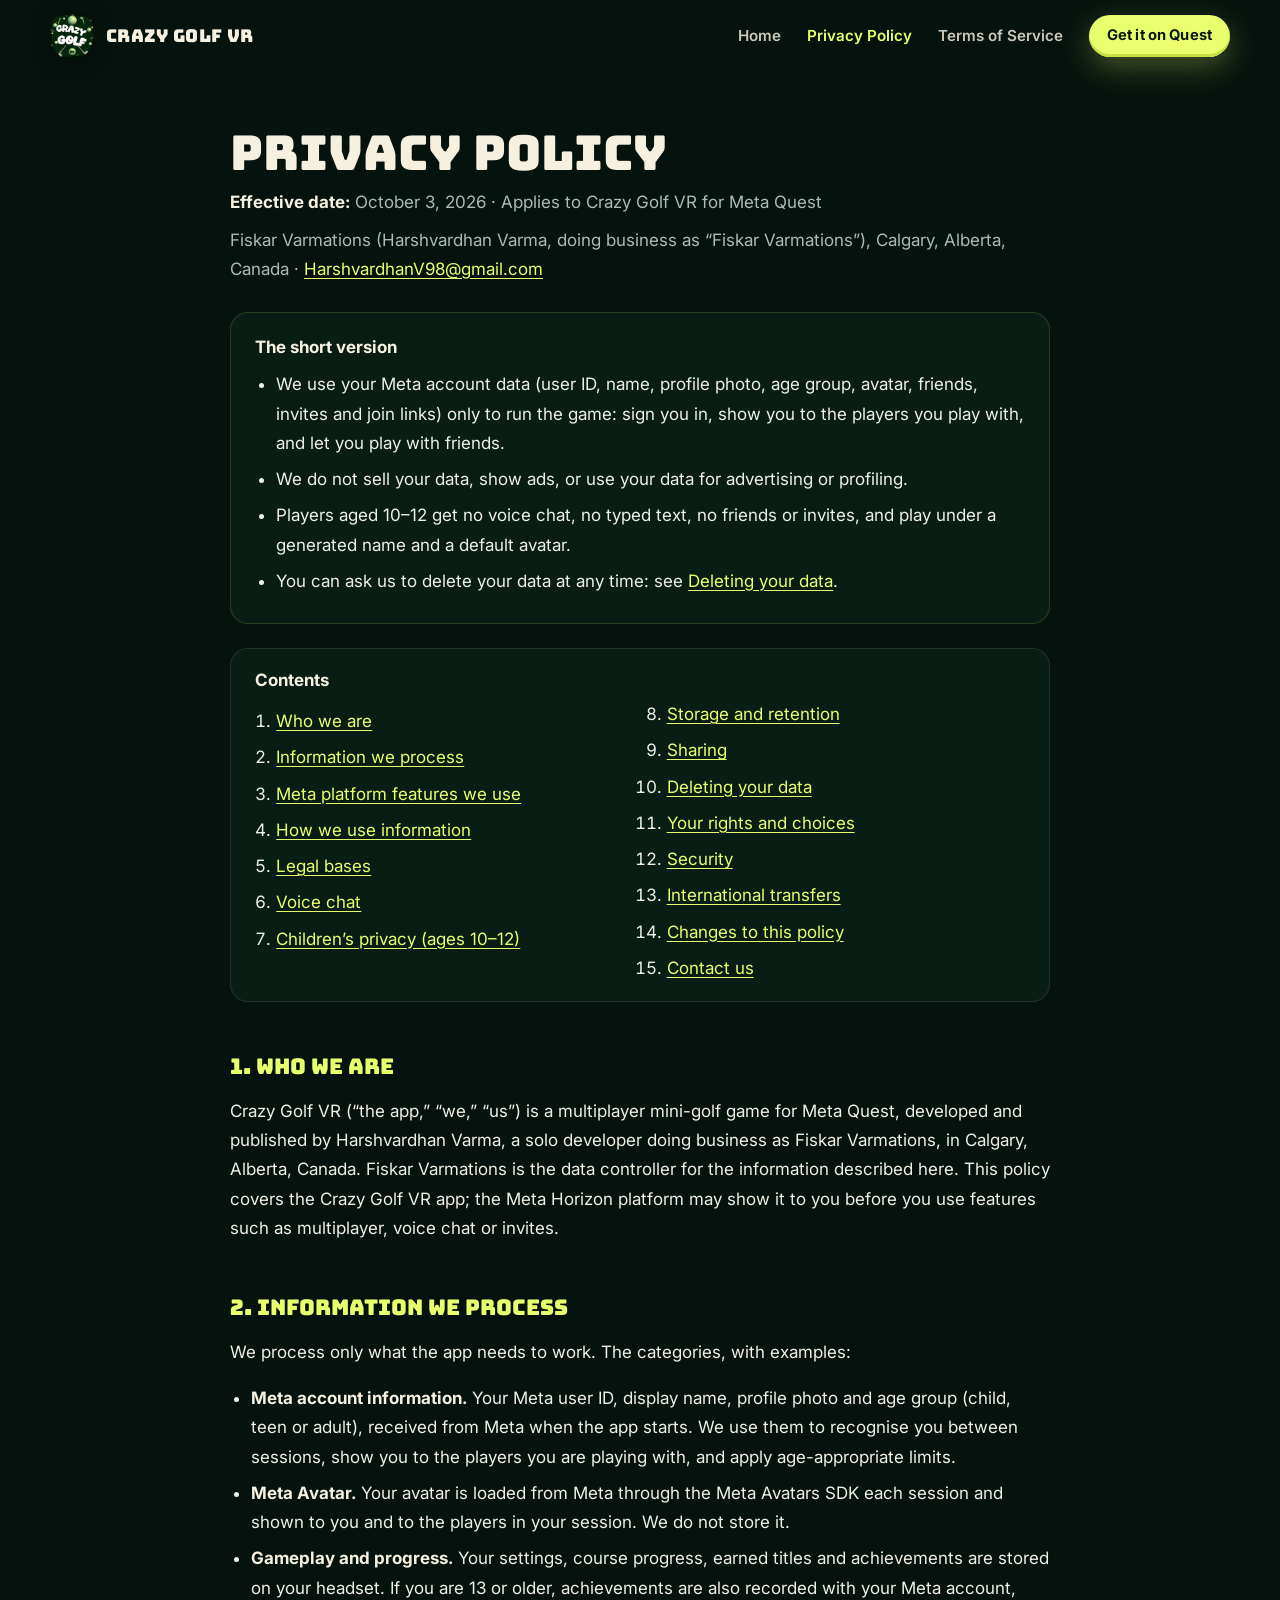
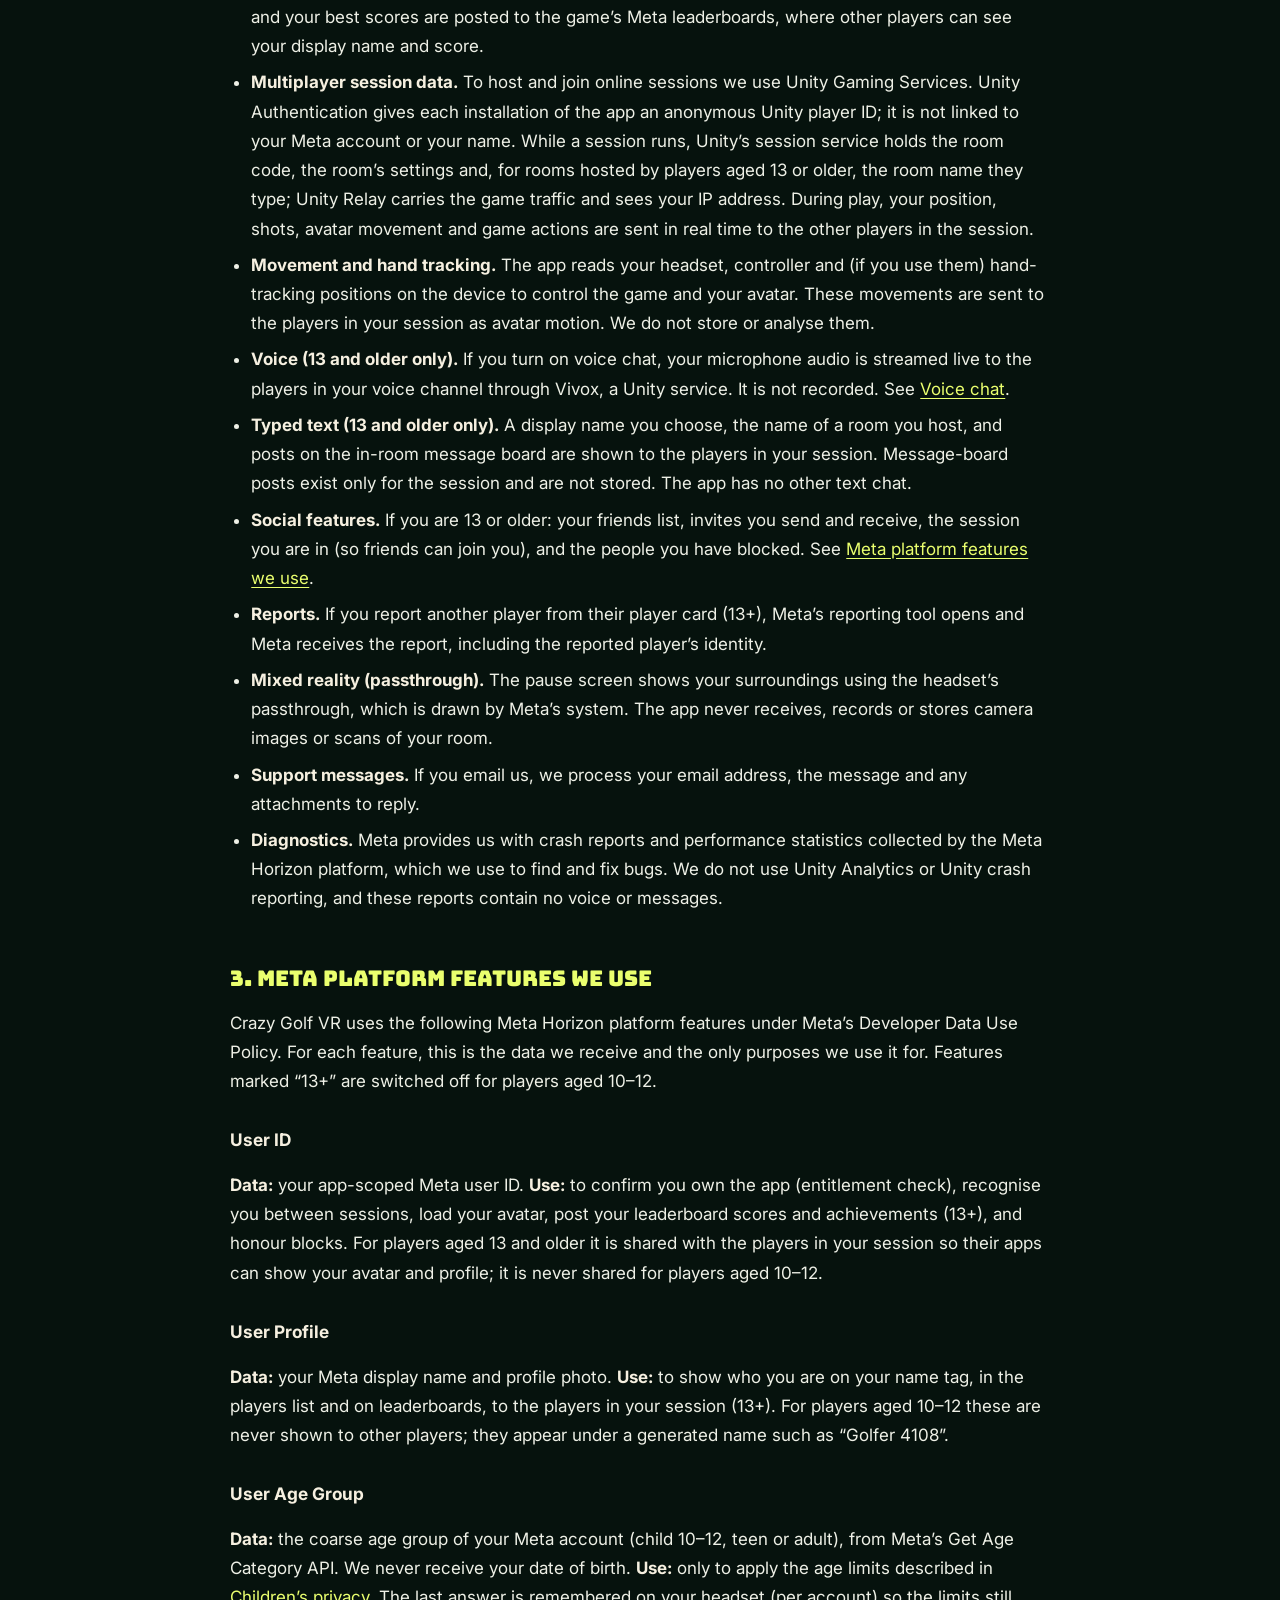
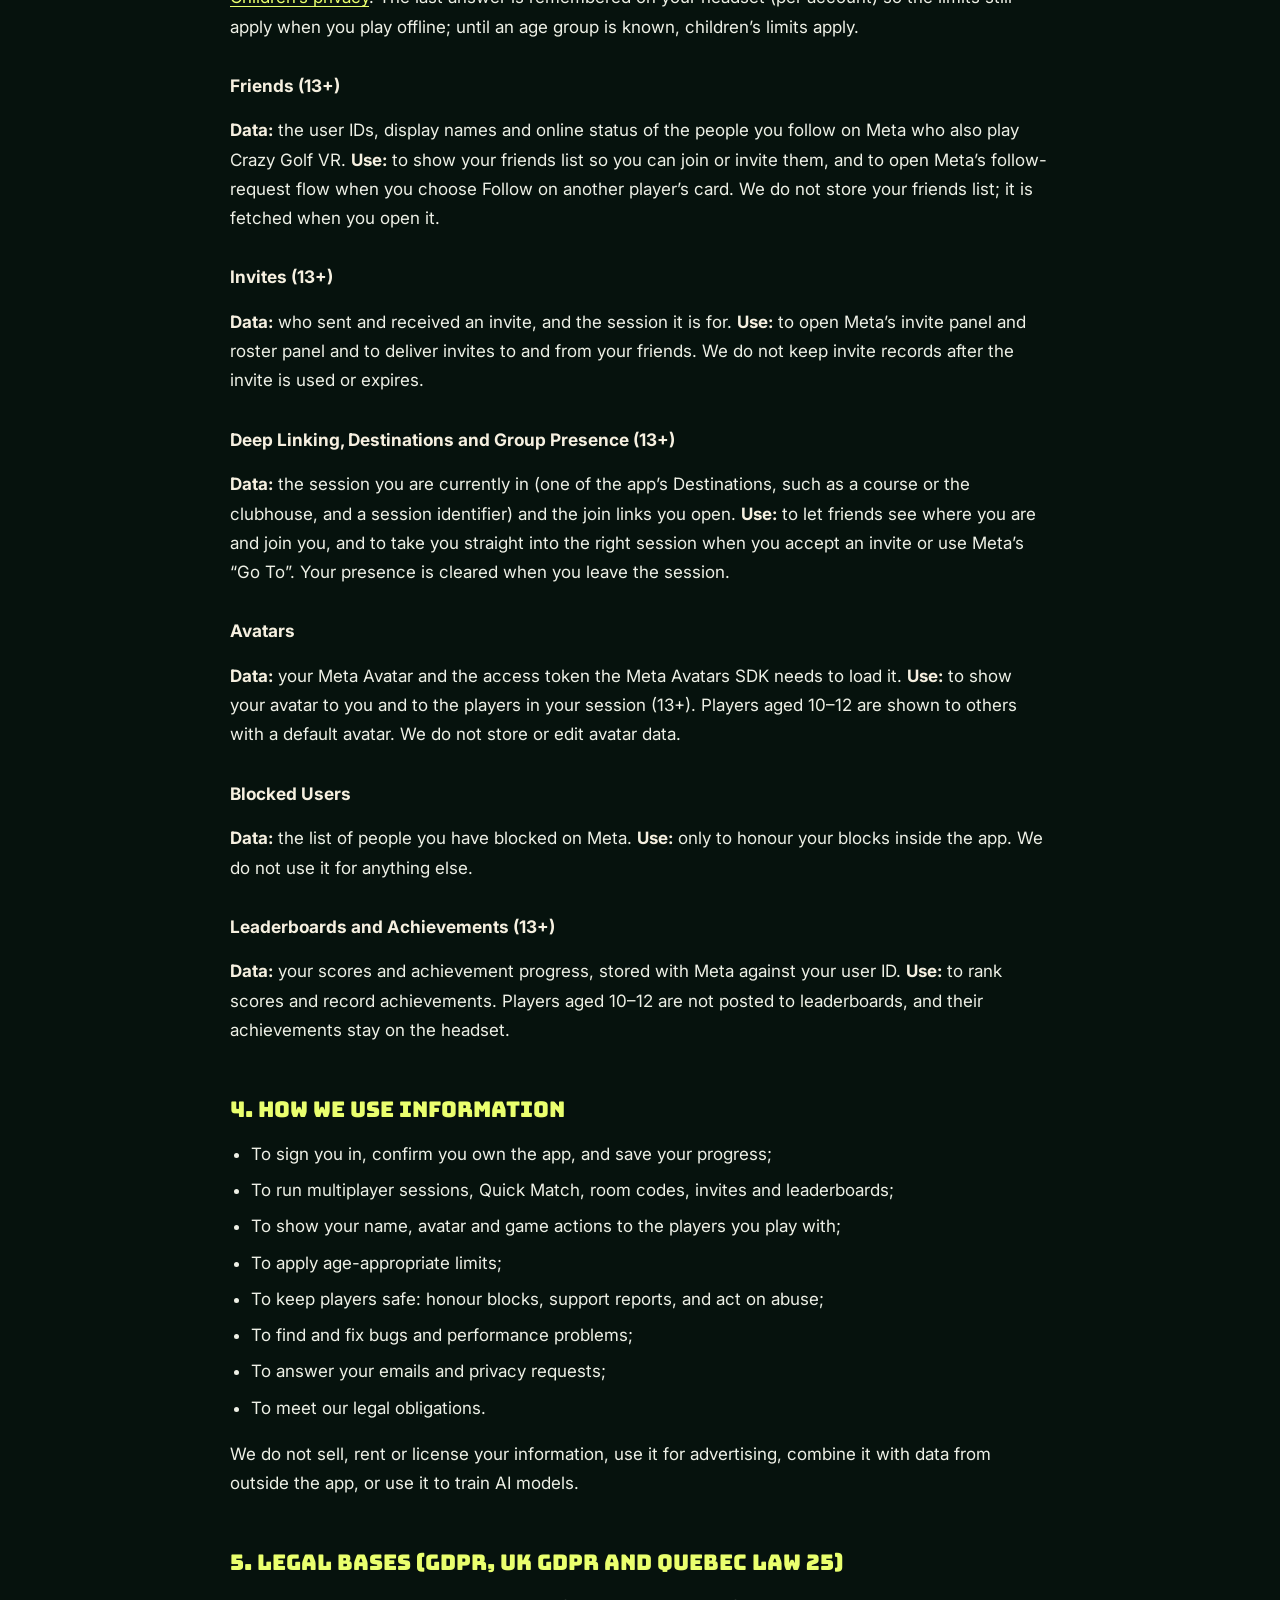
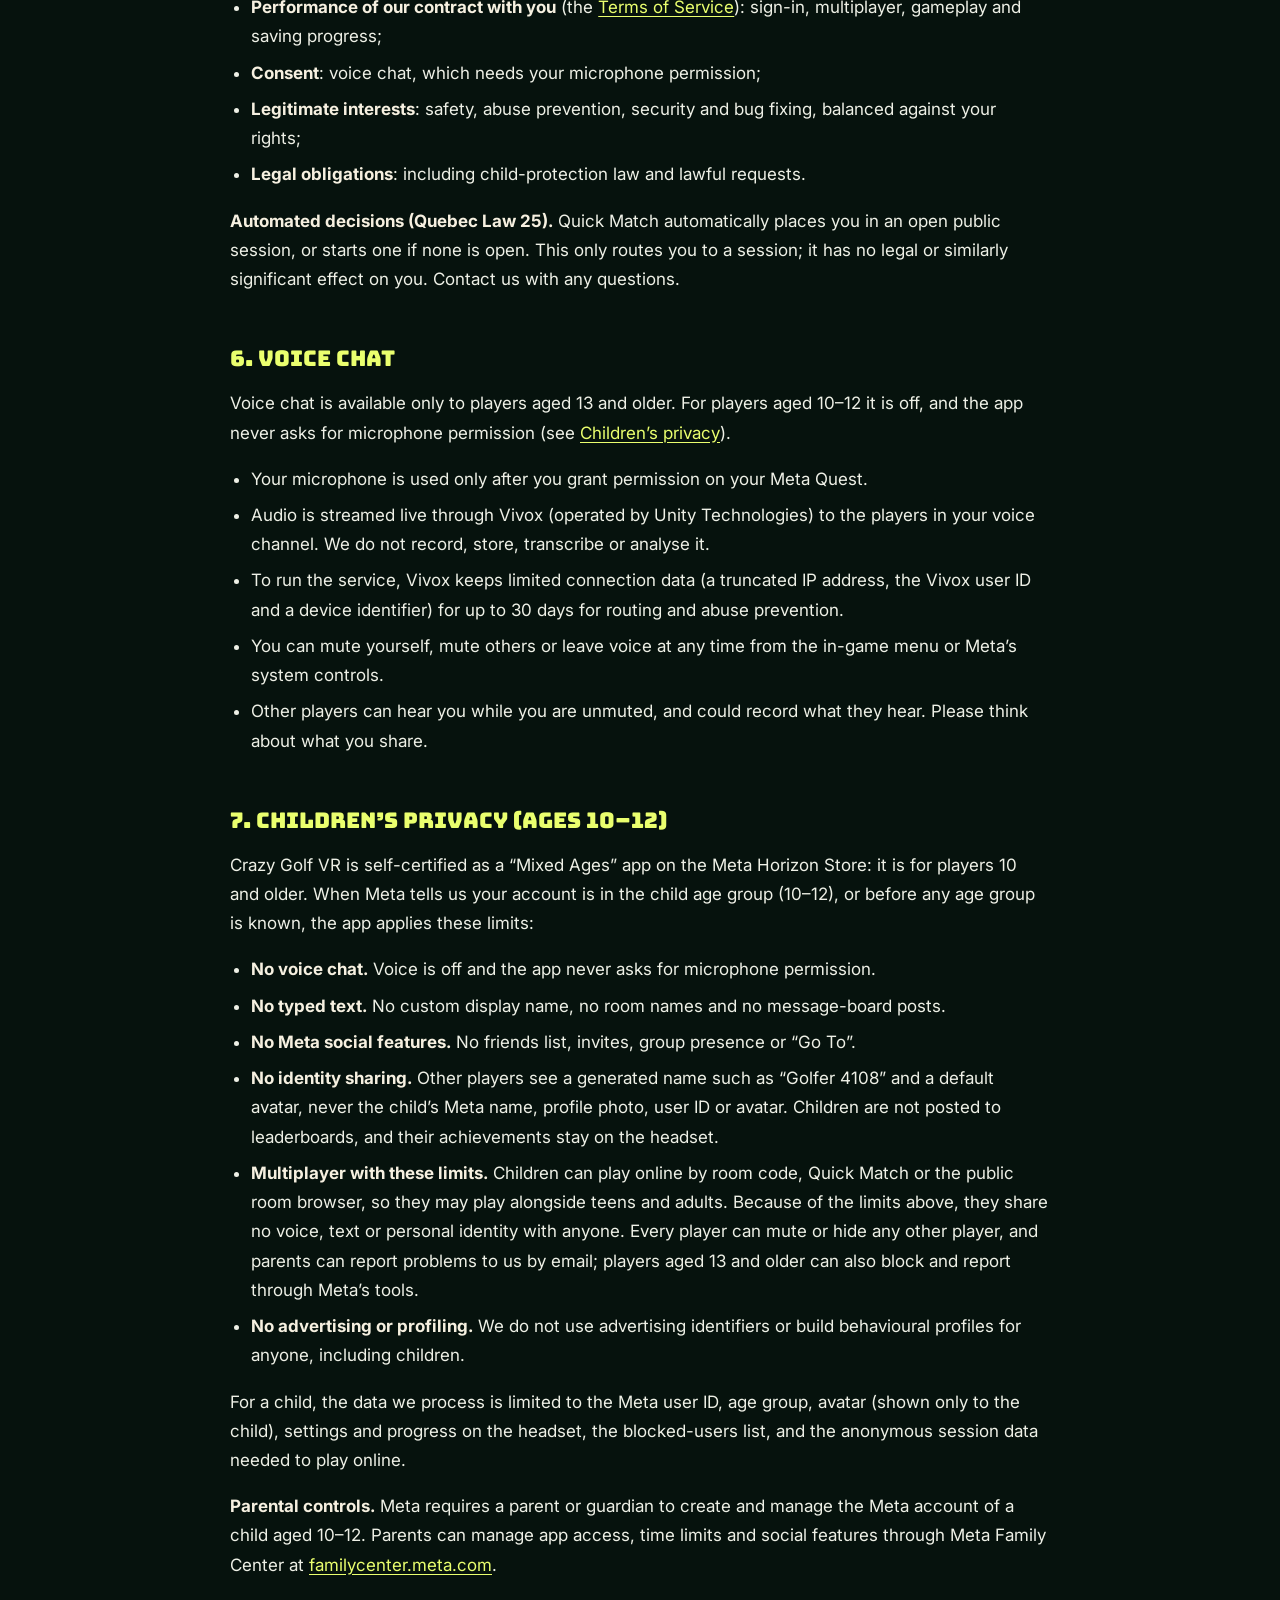
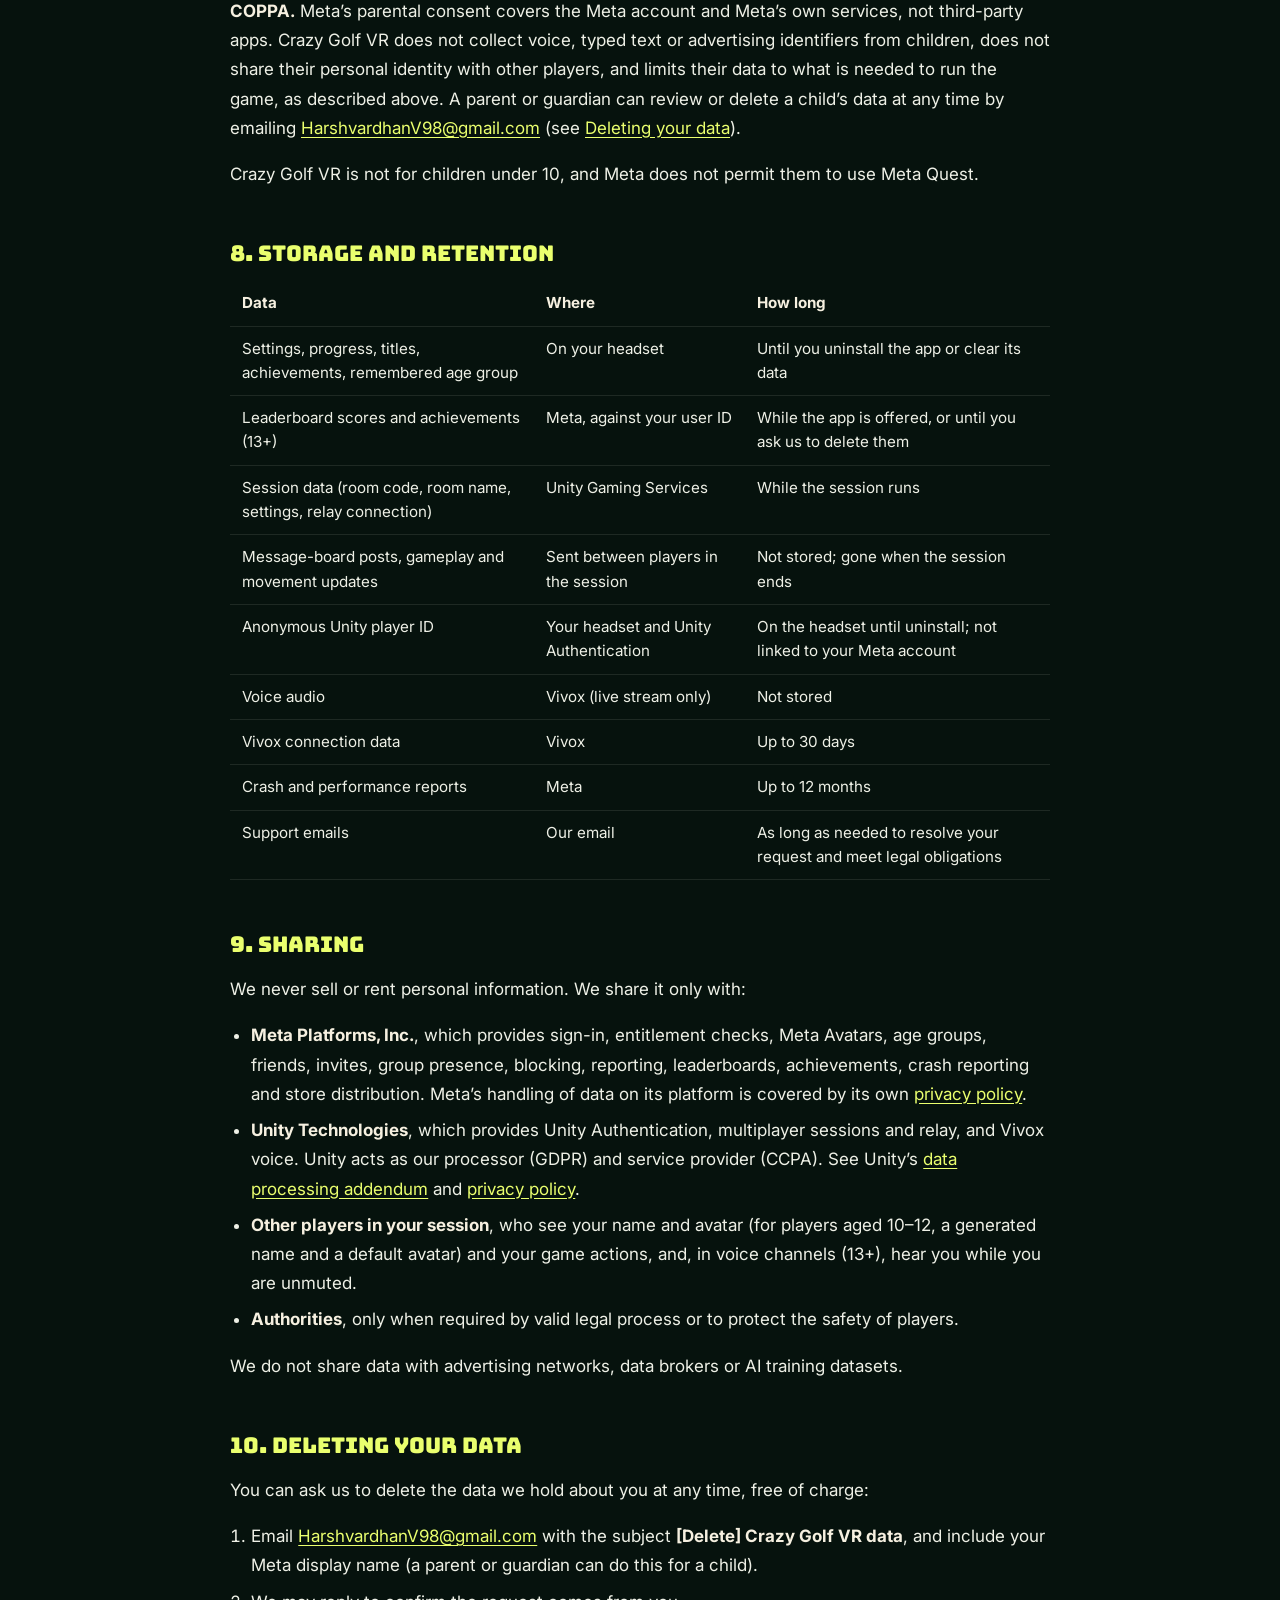
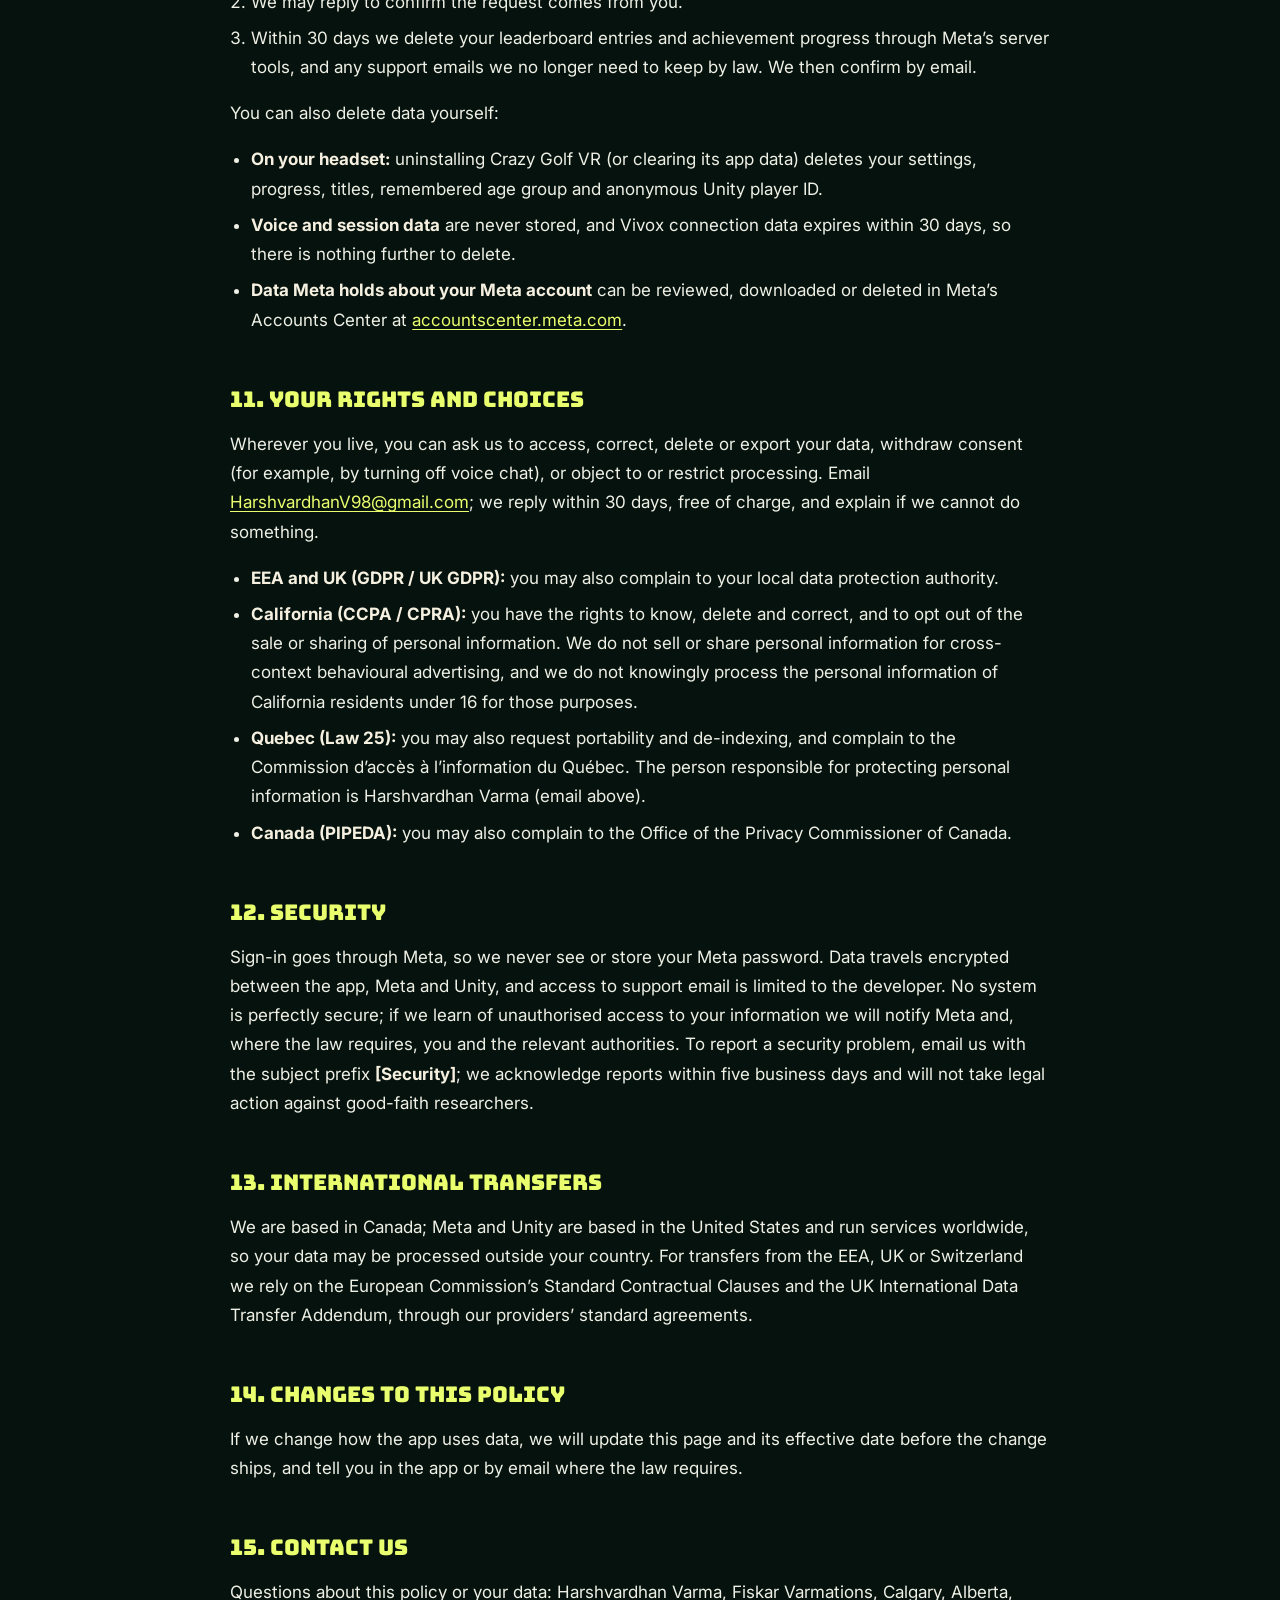
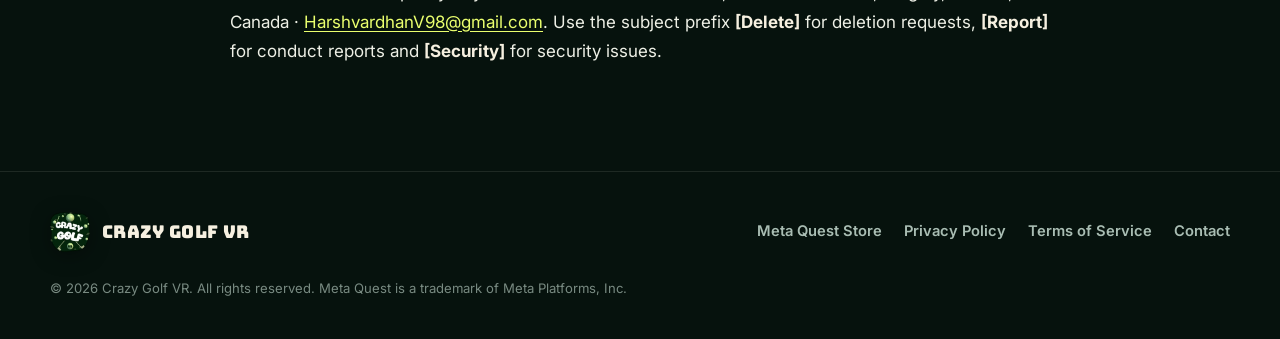
==== commit 591ae134: "Privacy policy rewritten for the Data Use Checkup; legal pages share the site navbar Meta's August D" ====
--- a/privacy.html
+++ b/privacy.html
@@ -3,198 +3,256 @@
 <head>
     <meta charset="UTF-8">
     <meta name="viewport" content="width=device-width, initial-scale=1.0">
-    <title>Privacy Policy - Crazy Golf VR</title>
-    <link rel="icon" type="image/png" href="favicon.png">
+    <title>Privacy Policy — Crazy Golf VR</title>
+    <meta name="description" content="What data Crazy Golf VR for Meta Quest processes, why, who it is shared with, how long it is kept and how to have it deleted.">
+    <link rel="canonical" href="https://www.avivarma.ca/Crazy-Golf-VR/privacy.html">
+    <meta name="theme-color" content="#0a1d15">
+    <link rel="icon" type="image/png" sizes="32x32" href="favicon-32.png">
+    <link rel="icon" type="image/png" sizes="192x192" href="favicon.png">
     <link rel="apple-touch-icon" href="apple-touch-icon.png">
-    <link rel="stylesheet" href="style.css">
-    <link href="https://fonts.googleapis.com/css2?family=Poppins:wght@400;600;700&display=swap" rel="stylesheet">
+    <link rel="preconnect" href="https://fonts.googleapis.com">
+    <link rel="preconnect" href="https://fonts.gstatic.com" crossorigin>
+    <link href="https://fonts.googleapis.com/css2?family=Bungee&family=Inter:wght@400;500;600;700;800&display=swap" rel="stylesheet">
+    <link rel="stylesheet" href="assets/site.css">
+    <script src="assets/site.js" defer></script>
 </head>
 <body>
-    <header style="background: #2c3e50;">
-        <div class="container">
-            <h1 style="font-family: 'Poppins', sans-serif; font-weight: 600;">Privacy Policy</h1>
+    <a class="skip-link" href="#main">Skip to content</a>
+
+    <header class="nav is-solid" data-nav>
+        <div class="container nav__bar">
+            <a class="brand" href="index.html" aria-label="Crazy Golf VR home">
+                <picture>
+                    <source srcset="assets/img/logo-emblem-sm.webp" type="image/webp">
+                    <img src="assets/img/logo-emblem-sm.png" alt="" width="44" height="44">
+                </picture>
+                <span>Crazy Golf VR</span>
+            </a>
+            <button class="nav__toggle" type="button" aria-expanded="false" aria-controls="nav-menu" data-nav-toggle>
+                <span class="nav__toggle-bar"></span><span class="nav__toggle-bar"></span><span class="sr-only">Menu</span>
+            </button>
+            <nav class="nav__menu" id="nav-menu" aria-label="Primary">
+                <a href="index.html">Home</a>
+                <a href="privacy.html" aria-current="page">Privacy Policy</a>
+                <a href="terms.html">Terms of Service</a>
+                <a class="btn btn--lime btn--sm" href="https://www.meta.com/en-gb/experiences/crazy-golf-vr/7242557155836637/?require_login=true" target="_blank" rel="noopener noreferrer">Get it on Quest</a>
+            </nav>
         </div>
     </header>
 
-    <section id="privacy-section">
-        <div class="container">
-            <div class="privacy-content">
-                <p><strong>Effective Date:</strong> May 11, 2026</p>
-
-                <p><strong>Owner &amp; Data Controller</strong><br>
-                Fiskar Varmations (Harshvardhan Varma, doing business as &ldquo;Fiskar Varmations&rdquo;)<br>
-                Calgary, AB, Canada<br>
-                Contact: <a href="mailto:HarshvardhanV98@gmail.com">HarshvardhanV98@gmail.com</a><br>
-                This policy covers: Crazy Golf VR for Meta Quest.</p>
-
-                <h3>Introduction</h3>
-                <p>Crazy Golf VR (&ldquo;the app,&rdquo; &ldquo;we,&rdquo; &ldquo;us,&rdquo; or &ldquo;our&rdquo;) is developed and published by Harshvardhan Varma, a solo developer doing business as Fiskar Varmations. This Privacy Policy explains what information we process when you play Crazy Golf VR, why we process it, the choices you have, and how to contact us about your data. The Meta Horizon platform may ask you to review this policy before granting access to certain features such as multiplayer, voice chat, or party invites.</p>
-
-                <p>This policy applies to all users of Crazy Golf VR. Specific protections that apply to children (users whose Meta account is in the &ldquo;child&rdquo; age group, ages 10&ndash;12) are described in the <a href="#childrens-privacy">Children&rsquo;s Privacy</a> section below.</p>
-
-                <h3>Information We Process</h3>
-                <p>We process only the information necessary to operate the app, deliver platform features, and provide support. We do not sell your information. We do not use your information to target advertising. The categories of information we process are:</p>
+    <main id="main" class="legal">
+        <div class="container legal__inner">
+            <h1 class="legal__title">Privacy Policy</h1>
+            <p class="legal__meta"><strong>Effective date:</strong> October 3, 2026 &middot; Applies to Crazy Golf VR for Meta Quest</p>
+            <p class="legal__meta">Fiskar Varmations (Harshvardhan Varma, doing business as &ldquo;Fiskar Varmations&rdquo;), Calgary, Alberta, Canada &middot; <a href="mailto:HarshvardhanV98@gmail.com">HarshvardhanV98@gmail.com</a></p>
+
+            <div class="legal__summary">
+                <p><strong>The short version</strong></p>
                 <ul>
-                    <li><strong>Meta account information.</strong> When you sign in through the Meta platform, we receive your Meta (Horizon) user ID, your display name, your profile photo, and your age group (&ldquo;child&rdquo; / &ldquo;teen&rdquo; / &ldquo;adult&rdquo;). We use this to authenticate you, present your identity to other players, and apply age-appropriate feature gates.</li>
-                    <li><strong>Meta Avatar.</strong> We display your Meta Avatar inside the app using the Meta Avatars SDK. We do not store your avatar customization data &mdash; it is fetched from Meta each session and displayed locally and to other players in the same session.</li>
-                    <li><strong>Gameplay and progression data.</strong> We store your local preferences, achievements, and leaderboard scores so the app can save your progress, present rankings, and prevent cheating. During a multiplayer match, your shot data, position, and game actions are transmitted in real time to the other players in the session.</li>
-                    <li><strong>Voice chat (users aged 13 and older only).</strong> If you are 13 or older and you enable voice chat, your microphone audio is transmitted in real time to the other players in your session using Vivox, operated by Unity Technologies. Voice audio is not recorded or stored by us. Vivox retains certain non-content metadata for routing and abuse prevention as described in the <a href="#voice-chat">Voice Chat</a> section.</li>
-                    <li><strong>Text chat (where offered, users aged 13 and older only).</strong> If text chat is available and you use it, message contents are transmitted via Vivox and may be retained by Vivox for up to seven days for safety and abuse-prevention purposes.</li>
-                    <li><strong>Platform social features.</strong> When you use follower discovery, party formation, invites, or deep-link &ldquo;join&rdquo; features, we process the user IDs and display names of the relevant Meta users (you, your followers, the inviter, and party members) only to enable the requested social action.</li>
-                    <li><strong>Blocked users.</strong> We receive your Meta block list so we can honor it inside the app &mdash; blocked users will not appear in your follower list, invite list, or matchmaking results.</li>
-                    <li><strong>Support information.</strong> If you contact us at <a href="mailto:HarshvardhanV98@gmail.com">HarshvardhanV98@gmail.com</a>, we process your email address, message contents, and any attachments to respond to your request.</li>
-                    <li><strong>Diagnostic information.</strong> We collect anonymous crash reports, performance metrics, and error logs through the Meta platform to identify and fix bugs. These reports do not include your voice, text, or chat contents.</li>
+                    <li>We use your Meta account data (user ID, name, profile photo, age group, avatar, friends, invites and join links) only to run the game: sign you in, show you to the players you play with, and let you play with friends.</li>
+                    <li>We do not sell your data, show ads, or use your data for advertising or profiling.</li>
+                    <li>Players aged 10&ndash;12 get no voice chat, no typed text, no friends or invites, and play under a generated name and a default avatar.</li>
+                    <li>You can ask us to delete your data at any time: see <a href="#delete-data">Deleting your data</a>.</li>
                 </ul>
-
-                <h3>Platform Features and Data Use</h3>
-                <p>Crazy Golf VR integrates with the Meta Horizon Platform SDK for the social and platform features below. For each feature we follow Meta&rsquo;s Developer Data Use Policy and use the data received solely for the purpose stated.</p>
-                <ul>
-                    <li><strong>User ID and User Profile.</strong> We use your Meta user ID and profile (display name + profile photo) to identify you across sessions, display your identity to other players inside the app, and link your progress to your account. We do not use these to identify you across unrelated apps or for advertising.</li>
-                    <li><strong>User Age Group.</strong> We call Meta&rsquo;s Get Age Category API to receive a coarse signal (child / teen / adult) for your Meta account. We use this only to apply age-appropriate feature gates inside the app (see <a href="#childrens-privacy">Children&rsquo;s Privacy</a>). We do not receive your date of birth, and we do not use this signal for any other purpose.</li>
-                    <li><strong>Avatars.</strong> We use the Meta Avatars SDK to display your avatar in the app. Avatar data is fetched from Meta when your session begins and is displayed locally and to other players in the same session. We do not store, repurpose, or transmit avatar data beyond the active session.</li>
-                    <li><strong>Followers (sometimes referred to as &ldquo;Friends&rdquo;).</strong> We use Meta&rsquo;s Followers API to help you find people you follow on Meta who also play Crazy Golf VR, so you can play together. We process the user IDs and display names of your followers only for the duration of the in-app friends list session and do not retain them afterward.</li>
-                    <li><strong>Invites.</strong> When you send or receive an invite to a Crazy Golf VR session, we process the user IDs of the sender and recipient and any optional invite message only to deliver the invite. We do not retain invite metadata after the invite is accepted, declined, or expires.</li>
-                    <li><strong>Parties.</strong> When you join or create a Meta Party that plays Crazy Golf VR together, we process party membership and the user IDs of party members only to provide the party experience &mdash; placing your party in the same room and session. We do not use party data outside that experience.</li>
-                    <li><strong>Blocked Users.</strong> We receive your Meta block list and honor it across the app&rsquo;s social and matchmaking surfaces. We do not use the block list for any other purpose.</li>
-                    <li><strong>Deep Linking (Destinations / Rich Presence).</strong> When a friend invites you to a specific session, we use Meta&rsquo;s deep-link parameters to route you directly to the correct lobby. We process deep-link parameters only at the moment of join.</li>
-                </ul>
-
-                <h3>How We Use Your Information</h3>
-                <p>We use the information described above to:</p>
-                <ul>
-                    <li>Authenticate you and link your gameplay progress to your Meta account;</li>
-                    <li>Match you with other players in age-appropriate sessions;</li>
-                    <li>Create and maintain multiplayer lobbies, leaderboards, and party experiences;</li>
-                    <li>Display your avatar, name, and game state to other players in your session;</li>
-                    <li>Apply age-appropriate feature gates (see <a href="#childrens-privacy">Children&rsquo;s Privacy</a>);</li>
-                    <li>Provide customer support and respond to your requests;</li>
-                    <li>Monitor performance, detect bugs, and protect the service against abuse and cheating;</li>
-                    <li>Comply with our legal obligations.</li>
-                </ul>
-
-                <p>We do <strong>not</strong>:</p>
-                <ul>
-                    <li>Sell, license, rent, or lend your personal information to anyone;</li>
-                    <li>Use your data for targeted advertising or cross-context behavioral advertising;</li>
-                    <li>Combine your Meta user data with data from outside our app without your explicit consent;</li>
-                    <li>Use your data to profile you for discrimination or surveillance.</li>
-                </ul>
-
-                <h3>Legal Basis (GDPR &amp; Quebec Law 25)</h3>
-                <p>If you are located in the European Economic Area, the United Kingdom, or a jurisdiction with comparable data-protection law (including Quebec, Canada, under Law 25), we process your data on the following lawful bases:</p>
-                <ul>
-                    <li><strong>Performance of the contract</strong> with you (the Terms of Service governing access to Crazy Golf VR) &mdash; for authentication, matchmaking, gameplay, and progress storage;</li>
-                    <li><strong>Your consent</strong> &mdash; for optional features such as voice chat, where you have granted microphone permission;</li>
-                    <li><strong>Legitimate interests</strong> &mdash; for fraud prevention, abuse prevention, security, and bug investigation, balanced against your rights;</li>
-                    <li><strong>Compliance with legal obligations</strong> &mdash; including child-protection laws and lawful information requests.</li>
-                </ul>
-
-                <p><strong>Automated decision-making (Quebec Law 25).</strong> Matchmaking uses automated logic to place you in sessions based on your age group, region, and party membership. This is purely a session-routing function and is not &ldquo;automated decision-making producing legal effects&rdquo; within the meaning of Quebec Law 25 §65.2. If you have questions about how matchmaking decisions affect your account, contact us at the email above.</p>
-
-                <h3 id="voice-chat">Voice Chat</h3>
-                <p>Voice chat is available <strong>only to users aged 13 and older</strong>. If your Meta account is in the &ldquo;child&rdquo; age group (ages 10&ndash;12), voice chat is disabled for you in Crazy Golf VR and we never request microphone permission &mdash; see <a href="#childrens-privacy">Children&rsquo;s Privacy</a>.</p>
-                <p>When you use voice chat:</p>
-                <ul>
-                    <li>Your microphone audio is captured by Crazy Golf VR after you grant microphone permission through your Meta Quest device;</li>
-                    <li>Audio is transmitted in real time through Vivox infrastructure, operated by Unity Technologies, to the other participants of your voice channel;</li>
-                    <li>Voice audio is <strong>ephemeral</strong>. We do not record, store, transcribe, or moderate voice content with AI. Vivox processes voice as a live transmission and does not retain voice payloads on its servers;</li>
-                    <li>Vivox retains certain non-content metadata to operate the service: a truncated IP address, your developer-assigned user ID, and a device identifier, each for up to 30 days, for routing, abuse prevention, and service operations;</li>
-                    <li>You can mute yourself, mute other players, or leave a voice channel at any time using the in-app controls or Meta system controls;</li>
-                    <li>Other players in your session can hear your voice while you are unmuted. As Meta notes in its platform documentation, voice in a shared virtual space can be heard, copied, or recorded by other users. Please be considerate of what you share.</li>
-                </ul>
-                <p>Unity Technologies acts as our data processor under the GDPR and our service provider under the CCPA for Vivox voice services. Unity&rsquo;s data-processing terms are available at <a href="https://unity.com/legal/unity-data-processing-addendum-dpa">unity.com/legal/unity-data-processing-addendum-dpa</a>.</p>
-
-                <h3 id="childrens-privacy">Children&rsquo;s Privacy (Ages 10&ndash;12)</h3>
-                <p>Crazy Golf VR is self-certified as a &ldquo;Mixed Ages&rdquo; experience on the Meta Horizon Store, meaning it is available to users 10 years of age and older. We believe gaming should be a safe place for kids to play and connect. To protect children&rsquo;s privacy while keeping the social experience meaningful, we apply the following protections to users whose Meta age category resolves to &ldquo;child&rdquo; (ages 10&ndash;12):</p>
-                <ul>
-                    <li><strong>Voice chat is disabled.</strong> Child users cannot enable voice chat in Crazy Golf VR, and we never request microphone permission from a child user. Voice audio is never captured.</li>
-                    <li><strong>Segregated matchmaking.</strong> Child users are matchmade only with other child users in their age range. They do not appear in adult matchmaking pools, and adults do not appear in their matchmaking pools.</li>
-                    <li><strong>Non-voice expression.</strong> Child users can express themselves through their Meta Avatar&rsquo;s gestures and facial expressions, emotes, preset phrases (moderated), waves, and in-game celebrations.</li>
-                    <li><strong>No advertising identifiers.</strong> We do not access or use the Meta Advertising ID for any child user.</li>
-                    <li><strong>No behavioral profiling.</strong> We do not build behavioral profiles, infer interests, or perform analytics that link to a child user beyond what is necessary to operate gameplay.</li>
-                    <li><strong>High privacy by default.</strong> All optional privacy-impacting features default to off for child accounts, in alignment with the UK Age-Appropriate Design Code.</li>
-                    <li><strong>Limited data collection.</strong> The information we process for child users is strictly limited to what is necessary to operate the app: Meta user ID, display name, profile photo, age group, avatar, gameplay state, blocked users, and (within the child pool) followers, parties, and invites.</li>
-                </ul>
-
-                <p><strong>Parental controls.</strong> Meta requires a parent or legal guardian to create and manage the Meta account of any child user aged 10&ndash;12, and to verify their identity via approved means such as government ID upload through Yoti or a verified payment method. Meta&rsquo;s parent-managed account flow includes parental controls for time limits, app installation, social-feature toggles, and account oversight. You can review and adjust those controls through the Meta Family Center at <a href="https://familycenter.meta.com/">familycenter.meta.com</a>.</p>
-
-                <p><strong>COPPA.</strong> Meta&rsquo;s parental consent flow covers the Meta account itself and Meta services &mdash; it does not automatically extend to third-party apps such as Crazy Golf VR. Because we do not collect voice from child users, do not use advertising identifiers, do not perform behavioral profiling, and limit data collection to what is strictly necessary to operate the gameplay experience described above, we do not require additional verifiable parental consent under the U.S. Children&rsquo;s Online Privacy Protection Act (COPPA) for child users of Crazy Golf VR. A parent or legal guardian who believes a child&rsquo;s information has been collected in error, or who wishes to review or request deletion of a child&rsquo;s data, may contact us at <a href="mailto:HarshvardhanV98@gmail.com">HarshvardhanV98@gmail.com</a>.</p>
-
-                <p>Crazy Golf VR is not designed for, and Meta does not permit, use by children under the age of 10.</p>
-
-                <h3>Data Storage and Retention</h3>
-                <p>We retain personal information only as long as necessary to provide the service or comply with our legal obligations:</p>
-                <ul>
-                    <li><strong>Account-linked progress, preferences, and leaderboard scores</strong> &mdash; retained while you maintain an active Crazy Golf VR profile, or until you request deletion.</li>
-                    <li><strong>Voice audio</strong> &mdash; not retained. Transmitted and discarded in real time.</li>
-                    <li><strong>Voice / connection metadata via Vivox</strong> &mdash; truncated IP address, user ID, and device ID retained by Vivox for up to 30 days for routing and abuse prevention.</li>
-                    <li><strong>Text chat content via Vivox (where offered)</strong> &mdash; retained for up to 7 days by default.</li>
-                    <li><strong>Diagnostic and crash logs</strong> &mdash; retained for up to 12 months unless we need them longer to investigate an ongoing issue.</li>
-                    <li><strong>Support correspondence</strong> &mdash; retained for as long as necessary to resolve your request and meet legal obligations.</li>
-                    <li><strong>Backups</strong> &mdash; automated backups may retain data for an additional 30 days after primary deletion before being overwritten.</li>
-                </ul>
-
-                <h3>Sharing Your Information</h3>
-                <p>We do not sell, license, rent, or lend your personal information to third parties. We share information only with the following categories of recipients, each acting as a data processor on our behalf or under their own platform terms:</p>
-                <ul>
-                    <li><strong>Meta Platforms, Inc.</strong> &mdash; provides authentication, Meta Avatars, age-group signaling, Followers / Parties / Invites / Blocked Users platform features, and store distribution. Meta&rsquo;s handling of your data on the Meta platform is governed by Meta&rsquo;s own privacy policy at <a href="https://www.meta.com/legal/privacy-policy/">meta.com/legal/privacy-policy/</a>.</li>
-                    <li><strong>Unity Technologies (Vivox and multiplayer relay).</strong> &mdash; provides voice transmission via Vivox and may provide multiplayer network relay. Unity acts as our processor under the GDPR and our service provider under the CCPA. Unity&rsquo;s data processing terms are at <a href="https://unity.com/legal/unity-data-processing-addendum-dpa">unity.com/legal/unity-data-processing-addendum-dpa</a>. Unity&rsquo;s privacy policy is at <a href="https://unity.com/legal/privacy-policy">unity.com/legal/privacy-policy</a>.</li>
-                    <li><strong>Other players in your session.</strong> Participants in a multiplayer session can see your display name, avatar, and in-game actions, and (in 13+ voice channels) hear your voice while you are unmuted.</li>
-                    <li><strong>Law enforcement or legal authorities.</strong> Only when required by valid legal process or to protect users or our rights.</li>
-                </ul>
-                <p>We do not transfer your data to third-party advertising networks, data brokers, analytics resellers, or AI training datasets.</p>
-
-                <h3>Your Rights and Choices</h3>
-                <p>All users, regardless of where they live, may exercise the following rights free of charge by emailing <a href="mailto:HarshvardhanV98@gmail.com">HarshvardhanV98@gmail.com</a> with your Meta display name or Meta user ID so we can verify your account:</p>
-                <ul>
-                    <li>Request access to the personal information we hold about you;</li>
-                    <li>Request correction of inaccurate information;</li>
-                    <li>Request deletion of your personal information;</li>
-                    <li>Request a copy of your data in a portable format;</li>
-                    <li>Withdraw consent for optional processing (such as voice chat);</li>
-                    <li>Object to or restrict certain processing.</li>
-                </ul>
-                <p>We respond to verified requests within 30 days. We do not charge fees for handling privacy requests. If we are unable to fulfill your request, we will explain why.</p>
-
-                <p><strong>European Economic Area / United Kingdom (GDPR / UK GDPR).</strong> In addition to the rights above, you have the right to lodge a complaint with your local data protection authority.</p>
-
-                <p><strong>California (CCPA / CPRA).</strong> California residents have the right to know what personal information is collected, the right to delete, the right to correct, the right to opt out of the sale or sharing of personal information for cross-context behavioral advertising, and the right to limit the use of sensitive personal information. <strong>We do not sell or share personal information for cross-context behavioral advertising.</strong> We do not knowingly process the personal information of California residents under the age of 16 without opt-in consent.</p>
-
-                <p><strong>Quebec, Canada (Law 25).</strong> Quebec residents have the right to access, rectify, withdraw consent, request portability, request de-indexing, and lodge a complaint with the Commission d&rsquo;accès à l&rsquo;information du Québec (CAI). The person responsible for the protection of personal information at Fiskar Varmations is Harshvardhan Varma, contactable at the email above.</p>
-
-                <p><strong>Canada (PIPEDA).</strong> Canadian residents have the right to access their personal information, request correction, withdraw consent, and lodge a complaint with the Office of the Privacy Commissioner of Canada.</p>
-
-                <p>You can also review or update account details through your Meta account settings, and use Meta&rsquo;s privacy controls and data-access tools at <a href="https://www.meta.com/privacy-center/">meta.com/privacy-center/</a>.</p>
-
-                <h3>Security</h3>
-                <p>We maintain administrative, technical, and physical safeguards designed to protect your personal information, including:</p>
-                <ul>
-                    <li>Use of Meta&rsquo;s authenticated platform services for account access &mdash; we do not collect or store your Meta login credentials;</li>
-                    <li>Encryption in transit for data transmitted between our app, Meta, and Unity Technologies;</li>
-                    <li>Access-control and least-privilege practices for support correspondence and any data we receive;</li>
-                    <li>Routine review of access logs and incident response procedures.</li>
-                </ul>
-                <p>No security measure is perfect. If we become aware of unauthorized access to your information, we will notify Meta and, where required by law, notify affected users and applicable authorities without undue delay.</p>
-
-                <p><strong>Security vulnerability reporting.</strong> If you discover a security vulnerability in Crazy Golf VR, email <a href="mailto:HarshvardhanV98@gmail.com">HarshvardhanV98@gmail.com</a> with the subject prefix <strong>[Security]</strong>. We acknowledge security reports within five business days and work to resolve confirmed issues promptly. We do not pursue legal action against good-faith security researchers who follow this reporting process.</p>
-
-                <h3>International Data Transfers</h3>
-                <p>Fiskar Varmations is based in Calgary, Alberta, Canada. Meta Platforms, Inc. and Unity Technologies are headquartered in the United States with global infrastructure. By using Crazy Golf VR, you understand that your data may be transferred to and processed in countries other than your country of residence, including Canada and the United States.</p>
-                <p>For transfers from the European Economic Area, the United Kingdom, or Switzerland to countries that do not provide an adequate level of data protection under the GDPR, we rely on the European Commission&rsquo;s Standard Contractual Clauses and, for UK transfers, the UK International Data Transfer Addendum, executed through our processors&rsquo; standard agreements.</p>
-
-                <h3>Changes to This Privacy Policy</h3>
-                <p>We may update this Privacy Policy from time to time. If we make material changes, we will post the updated policy here, revise the effective date above, and (where required by law) notify users through the app or by email. Continued use of Crazy Golf VR after the changes take effect means you accept the updated policy.</p>
-
-                <h3>Contact Us</h3>
-                <p>If you have any questions about this Privacy Policy or wish to exercise your privacy rights, please contact Harshvardhan Varma at <a href="mailto:HarshvardhanV98@gmail.com">HarshvardhanV98@gmail.com</a>.</p>
-                <p>For security vulnerability reports, use the same email with subject prefix <strong>[Security]</strong>. For abuse or conduct reports, use subject prefix <strong>[Report]</strong>.</p>
             </div>
+
+            <nav class="legal__toc" aria-label="Contents">
+                <strong>Contents</strong>
+                <ol>
+                    <li><a href="#who-we-are">Who we are</a></li>
+                    <li><a href="#information">Information we process</a></li>
+                    <li><a href="#platform-features">Meta platform features we use</a></li>
+                    <li><a href="#how-we-use">How we use information</a></li>
+                    <li><a href="#legal-basis">Legal bases</a></li>
+                    <li><a href="#voice-chat">Voice chat</a></li>
+                    <li><a href="#childrens-privacy">Children&rsquo;s privacy (ages 10&ndash;12)</a></li>
+                    <li><a href="#retention">Storage and retention</a></li>
+                    <li><a href="#sharing">Sharing</a></li>
+                    <li><a href="#delete-data">Deleting your data</a></li>
+                    <li><a href="#your-rights">Your rights and choices</a></li>
+                    <li><a href="#security">Security</a></li>
+                    <li><a href="#transfers">International transfers</a></li>
+                    <li><a href="#changes">Changes to this policy</a></li>
+                    <li><a href="#contact">Contact us</a></li>
+                </ol>
+            </nav>
+
+            <h2 id="who-we-are">1. Who we are</h2>
+            <p>Crazy Golf VR (&ldquo;the app,&rdquo; &ldquo;we,&rdquo; &ldquo;us&rdquo;) is a multiplayer mini-golf game for Meta Quest, developed and published by Harshvardhan Varma, a solo developer doing business as Fiskar Varmations, in Calgary, Alberta, Canada. Fiskar Varmations is the data controller for the information described here. This policy covers the Crazy Golf VR app; the Meta Horizon platform may show it to you before you use features such as multiplayer, voice chat or invites.</p>
+
+            <h2 id="information">2. Information we process</h2>
+            <p>We process only what the app needs to work. The categories, with examples:</p>
+            <ul>
+                <li><strong>Meta account information.</strong> Your Meta user ID, display name, profile photo and age group (child, teen or adult), received from Meta when the app starts. We use them to recognise you between sessions, show you to the players you are playing with, and apply age-appropriate limits.</li>
+                <li><strong>Meta Avatar.</strong> Your avatar is loaded from Meta through the Meta Avatars SDK each session and shown to you and to the players in your session. We do not store it.</li>
+                <li><strong>Gameplay and progress.</strong> Your settings, course progress, earned titles and achievements are stored on your headset. If you are 13 or older, achievements are also recorded with your Meta account, and your best scores are posted to the game&rsquo;s Meta leaderboards, where other players can see your display name and score.</li>
+                <li><strong>Multiplayer session data.</strong> To host and join online sessions we use Unity Gaming Services. Unity Authentication gives each installation of the app an anonymous Unity player ID; it is not linked to your Meta account or your name. While a session runs, Unity&rsquo;s session service holds the room code, the room&rsquo;s settings and, for rooms hosted by players aged 13 or older, the room name they type; Unity Relay carries the game traffic and sees your IP address. During play, your position, shots, avatar movement and game actions are sent in real time to the other players in the session.</li>
+                <li><strong>Movement and hand tracking.</strong> The app reads your headset, controller and (if you use them) hand-tracking positions on the device to control the game and your avatar. These movements are sent to the players in your session as avatar motion. We do not store or analyse them.</li>
+                <li><strong>Voice (13 and older only).</strong> If you turn on voice chat, your microphone audio is streamed live to the players in your voice channel through Vivox, a Unity service. It is not recorded. See <a href="#voice-chat">Voice chat</a>.</li>
+                <li><strong>Typed text (13 and older only).</strong> A display name you choose, the name of a room you host, and posts on the in-room message board are shown to the players in your session. Message-board posts exist only for the session and are not stored. The app has no other text chat.</li>
+                <li><strong>Social features.</strong> If you are 13 or older: your friends list, invites you send and receive, the session you are in (so friends can join you), and the people you have blocked. See <a href="#platform-features">Meta platform features we use</a>.</li>
+                <li><strong>Reports.</strong> If you report another player from their player card (13+), Meta&rsquo;s reporting tool opens and Meta receives the report, including the reported player&rsquo;s identity.</li>
+                <li><strong>Mixed reality (passthrough).</strong> The pause screen shows your surroundings using the headset&rsquo;s passthrough, which is drawn by Meta&rsquo;s system. The app never receives, records or stores camera images or scans of your room.</li>
+                <li><strong>Support messages.</strong> If you email us, we process your email address, the message and any attachments to reply.</li>
+                <li><strong>Diagnostics.</strong> Meta provides us with crash reports and performance statistics collected by the Meta Horizon platform, which we use to find and fix bugs. We do not use Unity Analytics or Unity crash reporting, and these reports contain no voice or messages.</li>
+            </ul>
+
+            <h2 id="platform-features">3. Meta platform features we use</h2>
+            <p>Crazy Golf VR uses the following Meta Horizon platform features under Meta&rsquo;s Developer Data Use Policy. For each feature, this is the data we receive and the only purposes we use it for. Features marked &ldquo;13+&rdquo; are switched off for players aged 10&ndash;12.</p>
+
+            <h3 id="feature-user-id">User ID</h3>
+            <p><strong>Data:</strong> your app-scoped Meta user ID. <strong>Use:</strong> to confirm you own the app (entitlement check), recognise you between sessions, load your avatar, post your leaderboard scores and achievements (13+), and honour blocks. For players aged 13 and older it is shared with the players in your session so their apps can show your avatar and profile; it is never shared for players aged 10&ndash;12.</p>
+
+            <h3 id="feature-user-profile">User Profile</h3>
+            <p><strong>Data:</strong> your Meta display name and profile photo. <strong>Use:</strong> to show who you are on your name tag, in the players list and on leaderboards, to the players in your session (13+). For players aged 10&ndash;12 these are never shown to other players; they appear under a generated name such as &ldquo;Golfer 4108&rdquo;.</p>
+
+            <h3 id="feature-user-age-group">User Age Group</h3>
+            <p><strong>Data:</strong> the coarse age group of your Meta account (child 10&ndash;12, teen or adult), from Meta&rsquo;s Get Age Category API. We never receive your date of birth. <strong>Use:</strong> only to apply the age limits described in <a href="#childrens-privacy">Children&rsquo;s privacy</a>. The last answer is remembered on your headset (per account) so the limits still apply when you play offline; until an age group is known, children&rsquo;s limits apply.</p>
+
+            <h3 id="feature-friends">Friends (13+)</h3>
+            <p><strong>Data:</strong> the user IDs, display names and online status of the people you follow on Meta who also play Crazy Golf VR. <strong>Use:</strong> to show your friends list so you can join or invite them, and to open Meta&rsquo;s follow-request flow when you choose Follow on another player&rsquo;s card. We do not store your friends list; it is fetched when you open it.</p>
+
+            <h3 id="feature-invites">Invites (13+)</h3>
+            <p><strong>Data:</strong> who sent and received an invite, and the session it is for. <strong>Use:</strong> to open Meta&rsquo;s invite panel and roster panel and to deliver invites to and from your friends. We do not keep invite records after the invite is used or expires.</p>
+
+            <h3 id="feature-deep-linking">Deep Linking, Destinations and Group Presence (13+)</h3>
+            <p><strong>Data:</strong> the session you are currently in (one of the app&rsquo;s Destinations, such as a course or the clubhouse, and a session identifier) and the join links you open. <strong>Use:</strong> to let friends see where you are and join you, and to take you straight into the right session when you accept an invite or use Meta&rsquo;s &ldquo;Go To&rdquo;. Your presence is cleared when you leave the session.</p>
+
+            <h3 id="feature-avatars">Avatars</h3>
+            <p><strong>Data:</strong> your Meta Avatar and the access token the Meta Avatars SDK needs to load it. <strong>Use:</strong> to show your avatar to you and to the players in your session (13+). Players aged 10&ndash;12 are shown to others with a default avatar. We do not store or edit avatar data.</p>
+
+            <h3 id="feature-blocked-users">Blocked Users</h3>
+            <p><strong>Data:</strong> the list of people you have blocked on Meta. <strong>Use:</strong> only to honour your blocks inside the app. We do not use it for anything else.</p>
+
+            <h3 id="feature-leaderboards">Leaderboards and Achievements (13+)</h3>
+            <p><strong>Data:</strong> your scores and achievement progress, stored with Meta against your user ID. <strong>Use:</strong> to rank scores and record achievements. Players aged 10&ndash;12 are not posted to leaderboards, and their achievements stay on the headset.</p>
+
+            <h2 id="how-we-use">4. How we use information</h2>
+            <ul>
+                <li>To sign you in, confirm you own the app, and save your progress;</li>
+                <li>To run multiplayer sessions, Quick Match, room codes, invites and leaderboards;</li>
+                <li>To show your name, avatar and game actions to the players you play with;</li>
+                <li>To apply age-appropriate limits;</li>
+                <li>To keep players safe: honour blocks, support reports, and act on abuse;</li>
+                <li>To find and fix bugs and performance problems;</li>
+                <li>To answer your emails and privacy requests;</li>
+                <li>To meet our legal obligations.</li>
+            </ul>
+            <p>We do not sell, rent or license your information, use it for advertising, combine it with data from outside the app, or use it to train AI models.</p>
+
+            <h2 id="legal-basis">5. Legal bases (GDPR, UK GDPR and Quebec Law 25)</h2>
+            <ul>
+                <li><strong>Performance of our contract with you</strong> (the <a href="terms.html">Terms of Service</a>): sign-in, multiplayer, gameplay and saving progress;</li>
+                <li><strong>Consent</strong>: voice chat, which needs your microphone permission;</li>
+                <li><strong>Legitimate interests</strong>: safety, abuse prevention, security and bug fixing, balanced against your rights;</li>
+                <li><strong>Legal obligations</strong>: including child-protection law and lawful requests.</li>
+            </ul>
+            <p><strong>Automated decisions (Quebec Law 25).</strong> Quick Match automatically places you in an open public session, or starts one if none is open. This only routes you to a session; it has no legal or similarly significant effect on you. Contact us with any questions.</p>
+
+            <h2 id="voice-chat">6. Voice chat</h2>
+            <p>Voice chat is available only to players aged 13 and older. For players aged 10&ndash;12 it is off, and the app never asks for microphone permission (see <a href="#childrens-privacy">Children&rsquo;s privacy</a>).</p>
+            <ul>
+                <li>Your microphone is used only after you grant permission on your Meta Quest.</li>
+                <li>Audio is streamed live through Vivox (operated by Unity Technologies) to the players in your voice channel. We do not record, store, transcribe or analyse it.</li>
+                <li>To run the service, Vivox keeps limited connection data (a truncated IP address, the Vivox user ID and a device identifier) for up to 30 days for routing and abuse prevention.</li>
+                <li>You can mute yourself, mute others or leave voice at any time from the in-game menu or Meta&rsquo;s system controls.</li>
+                <li>Other players can hear you while you are unmuted, and could record what they hear. Please think about what you share.</li>
+            </ul>
+
+            <h2 id="childrens-privacy">7. Children&rsquo;s privacy (ages 10&ndash;12)</h2>
+            <p>Crazy Golf VR is self-certified as a &ldquo;Mixed Ages&rdquo; app on the Meta Horizon Store: it is for players 10 and older. When Meta tells us your account is in the child age group (10&ndash;12), or before any age group is known, the app applies these limits:</p>
+            <ul>
+                <li><strong>No voice chat.</strong> Voice is off and the app never asks for microphone permission.</li>
+                <li><strong>No typed text.</strong> No custom display name, no room names and no message-board posts.</li>
+                <li><strong>No Meta social features.</strong> No friends list, invites, group presence or &ldquo;Go To&rdquo;.</li>
+                <li><strong>No identity sharing.</strong> Other players see a generated name such as &ldquo;Golfer 4108&rdquo; and a default avatar, never the child&rsquo;s Meta name, profile photo, user ID or avatar. Children are not posted to leaderboards, and their achievements stay on the headset.</li>
+                <li><strong>Multiplayer with these limits.</strong> Children can play online by room code, Quick Match or the public room browser, so they may play alongside teens and adults. Because of the limits above, they share no voice, text or personal identity with anyone. Every player can mute or hide any other player, and parents can report problems to us by email; players aged 13 and older can also block and report through Meta&rsquo;s tools.</li>
+                <li><strong>No advertising or profiling.</strong> We do not use advertising identifiers or build behavioural profiles for anyone, including children.</li>
+            </ul>
+            <p>For a child, the data we process is limited to the Meta user ID, age group, avatar (shown only to the child), settings and progress on the headset, the blocked-users list, and the anonymous session data needed to play online.</p>
+            <p><strong>Parental controls.</strong> Meta requires a parent or guardian to create and manage the Meta account of a child aged 10&ndash;12. Parents can manage app access, time limits and social features through Meta Family Center at <a href="https://familycenter.meta.com/">familycenter.meta.com</a>.</p>
+            <p><strong>COPPA.</strong> Meta&rsquo;s parental consent covers the Meta account and Meta&rsquo;s own services, not third-party apps. Crazy Golf VR does not collect voice, typed text or advertising identifiers from children, does not share their personal identity with other players, and limits their data to what is needed to run the game, as described above. A parent or guardian can review or delete a child&rsquo;s data at any time by emailing <a href="mailto:HarshvardhanV98@gmail.com">HarshvardhanV98@gmail.com</a> (see <a href="#delete-data">Deleting your data</a>).</p>
+            <p>Crazy Golf VR is not for children under 10, and Meta does not permit them to use Meta Quest.</p>
+
+            <h2 id="retention">8. Storage and retention</h2>
+            <table>
+                <thead><tr><th>Data</th><th>Where</th><th>How long</th></tr></thead>
+                <tbody>
+                    <tr><td>Settings, progress, titles, achievements, remembered age group</td><td>On your headset</td><td>Until you uninstall the app or clear its data</td></tr>
+                    <tr><td>Leaderboard scores and achievements (13+)</td><td>Meta, against your user ID</td><td>While the app is offered, or until you ask us to delete them</td></tr>
+                    <tr><td>Session data (room code, room name, settings, relay connection)</td><td>Unity Gaming Services</td><td>While the session runs</td></tr>
+                    <tr><td>Message-board posts, gameplay and movement updates</td><td>Sent between players in the session</td><td>Not stored; gone when the session ends</td></tr>
+                    <tr><td>Anonymous Unity player ID</td><td>Your headset and Unity Authentication</td><td>On the headset until uninstall; not linked to your Meta account</td></tr>
+                    <tr><td>Voice audio</td><td>Vivox (live stream only)</td><td>Not stored</td></tr>
+                    <tr><td>Vivox connection data</td><td>Vivox</td><td>Up to 30 days</td></tr>
+                    <tr><td>Crash and performance reports</td><td>Meta</td><td>Up to 12 months</td></tr>
+                    <tr><td>Support emails</td><td>Our email</td><td>As long as needed to resolve your request and meet legal obligations</td></tr>
+                </tbody>
+            </table>
+
+            <h2 id="sharing">9. Sharing</h2>
+            <p>We never sell or rent personal information. We share it only with:</p>
+            <ul>
+                <li><strong>Meta Platforms, Inc.</strong>, which provides sign-in, entitlement checks, Meta Avatars, age groups, friends, invites, group presence, blocking, reporting, leaderboards, achievements, crash reporting and store distribution. Meta&rsquo;s handling of data on its platform is covered by its own <a href="https://www.meta.com/legal/privacy-policy/">privacy policy</a>.</li>
+                <li><strong>Unity Technologies</strong>, which provides Unity Authentication, multiplayer sessions and relay, and Vivox voice. Unity acts as our processor (GDPR) and service provider (CCPA). See Unity&rsquo;s <a href="https://unity.com/legal/unity-data-processing-addendum-dpa">data processing addendum</a> and <a href="https://unity.com/legal/privacy-policy">privacy policy</a>.</li>
+                <li><strong>Other players in your session</strong>, who see your name and avatar (for players aged 10&ndash;12, a generated name and a default avatar) and your game actions, and, in voice channels (13+), hear you while you are unmuted.</li>
+                <li><strong>Authorities</strong>, only when required by valid legal process or to protect the safety of players.</li>
+            </ul>
+            <p>We do not share data with advertising networks, data brokers or AI training datasets.</p>
+
+            <h2 id="delete-data">10. Deleting your data</h2>
+            <p>You can ask us to delete the data we hold about you at any time, free of charge:</p>
+            <ol>
+                <li>Email <a href="mailto:HarshvardhanV98@gmail.com?subject=%5BDelete%5D%20Crazy%20Golf%20VR%20data">HarshvardhanV98@gmail.com</a> with the subject <strong>[Delete] Crazy Golf VR data</strong>, and include your Meta display name (a parent or guardian can do this for a child).</li>
+                <li>We may reply to confirm the request comes from you.</li>
+                <li>Within 30 days we delete your leaderboard entries and achievement progress through Meta&rsquo;s server tools, and any support emails we no longer need to keep by law. We then confirm by email.</li>
+            </ol>
+            <p>You can also delete data yourself:</p>
+            <ul>
+                <li><strong>On your headset:</strong> uninstalling Crazy Golf VR (or clearing its app data) deletes your settings, progress, titles, remembered age group and anonymous Unity player ID.</li>
+                <li><strong>Voice and session data</strong> are never stored, and Vivox connection data expires within 30 days, so there is nothing further to delete.</li>
+                <li><strong>Data Meta holds about your Meta account</strong> can be reviewed, downloaded or deleted in Meta&rsquo;s Accounts Center at <a href="https://accountscenter.meta.com/">accountscenter.meta.com</a>.</li>
+            </ul>
+
+            <h2 id="your-rights">11. Your rights and choices</h2>
+            <p>Wherever you live, you can ask us to access, correct, delete or export your data, withdraw consent (for example, by turning off voice chat), or object to or restrict processing. Email <a href="mailto:HarshvardhanV98@gmail.com">HarshvardhanV98@gmail.com</a>; we reply within 30 days, free of charge, and explain if we cannot do something.</p>
+            <ul>
+                <li><strong>EEA and UK (GDPR / UK GDPR):</strong> you may also complain to your local data protection authority.</li>
+                <li><strong>California (CCPA / CPRA):</strong> you have the rights to know, delete and correct, and to opt out of the sale or sharing of personal information. We do not sell or share personal information for cross-context behavioural advertising, and we do not knowingly process the personal information of California residents under 16 for those purposes.</li>
+                <li><strong>Quebec (Law 25):</strong> you may also request portability and de-indexing, and complain to the Commission d&rsquo;acc&egrave;s &agrave; l&rsquo;information du Qu&eacute;bec. The person responsible for protecting personal information is Harshvardhan Varma (email above).</li>
+                <li><strong>Canada (PIPEDA):</strong> you may also complain to the Office of the Privacy Commissioner of Canada.</li>
+            </ul>
+
+            <h2 id="security">12. Security</h2>
+            <p>Sign-in goes through Meta, so we never see or store your Meta password. Data travels encrypted between the app, Meta and Unity, and access to support email is limited to the developer. No system is perfectly secure; if we learn of unauthorised access to your information we will notify Meta and, where the law requires, you and the relevant authorities. To report a security problem, email us with the subject prefix <strong>[Security]</strong>; we acknowledge reports within five business days and will not take legal action against good-faith researchers.</p>
+
+            <h2 id="transfers">13. International transfers</h2>
+            <p>We are based in Canada; Meta and Unity are based in the United States and run services worldwide, so your data may be processed outside your country. For transfers from the EEA, UK or Switzerland we rely on the European Commission&rsquo;s Standard Contractual Clauses and the UK International Data Transfer Addendum, through our providers&rsquo; standard agreements.</p>
+
+            <h2 id="changes">14. Changes to this policy</h2>
+            <p>If we change how the app uses data, we will update this page and its effective date before the change ships, and tell you in the app or by email where the law requires.</p>
+
+            <h2 id="contact">15. Contact us</h2>
+            <p>Questions about this policy or your data: Harshvardhan Varma, Fiskar Varmations, Calgary, Alberta, Canada &middot; <a href="mailto:HarshvardhanV98@gmail.com">HarshvardhanV98@gmail.com</a>. Use the subject prefix <strong>[Delete]</strong> for deletion requests, <strong>[Report]</strong> for conduct reports and <strong>[Security]</strong> for security issues.</p>
         </div>
-    </section>
-
-    <footer>
-        <div class="container">
-            <p>&copy; 2026 Crazy Golf VR. All rights reserved.</p>
+    </main>
+
+    <footer class="footer">
+        <div class="container footer__grid">
+            <a class="brand" href="index.html">
+                <picture>
+                    <source srcset="assets/img/logo-emblem-sm.webp" type="image/webp">
+                    <img src="assets/img/logo-emblem-sm.png" alt="" width="40" height="40" loading="lazy">
+                </picture>
+                <span>Crazy Golf VR</span>
+            </a>
+            <nav class="footer__links" aria-label="Footer">
+                <a href="https://www.meta.com/en-gb/experiences/crazy-golf-vr/7242557155836637/?require_login=true" target="_blank" rel="noopener noreferrer">Meta Quest Store</a>
+                <a href="privacy.html">Privacy Policy</a>
+                <a href="terms.html">Terms of Service</a>
+                <a href="mailto:HarshvardhanV98@gmail.com">Contact</a>
+            </nav>
+            <p class="footer__legal">&copy; 2026 Crazy Golf VR. All rights reserved. Meta Quest is a trademark of Meta Platforms, Inc.</p>
         </div>
     </footer>
 </body>
--- a/assets/site.css
+++ b/assets/site.css
@@ -0,0 +1,591 @@
+/* Crazy Golf VR — landing page. Palette and type follow the game: forest greens, lime and
+   gold accents, cream text, Bungee display type (the in-game title font) with Inter body. */
+
+:root {
+    --forest-950: #06120d;
+    --forest-900: #0a1d15;
+    --forest-850: #0d2519;
+    --forest-800: #11301f;
+    --forest-700: #1a4630;
+    --forest-600: #25603f;
+    --lime: #eaff6e;
+    --lime-deep: #c7df45;
+    --gold: #e8c064;
+    --gold-bright: #f4d27a;
+    --orange: #f39a33;
+    --cream: #f6f0e0;
+    --text: #eef0e6;
+    --muted: #a9bdb3;
+    --ink: #0b1a10;
+    --line: rgba(234, 255, 110, 0.14);
+    --line-soft: rgba(246, 240, 224, 0.1);
+    --radius-lg: 28px;
+    --radius: 18px;
+    --shadow: 0 30px 80px rgba(0, 0, 0, 0.45);
+    --container: 1180px;
+    --display: 'Bungee', 'Inter', system-ui, sans-serif;
+    --body: 'Inter', system-ui, -apple-system, 'Segoe UI', sans-serif;
+}
+
+*, *::before, *::after { box-sizing: border-box; }
+
+html { scroll-behavior: smooth; scroll-padding-top: 84px; }
+
+body {
+    margin: 0;
+    font-family: var(--body);
+    font-size: 17px;
+    line-height: 1.6;
+    color: var(--text);
+    background: var(--forest-950);
+    -webkit-font-smoothing: antialiased;
+    /* The tilted ticker overhangs both edges; clip it without making a scroll container. */
+    overflow-x: clip;
+}
+
+img { display: block; max-width: 100%; height: auto; }
+picture { display: block; }
+a { color: inherit; }
+
+.container { width: min(var(--container), 100% - 32px); margin-inline: auto; }
+
+.sr-only, .skip-link:not(:focus) {
+    position: absolute; width: 1px; height: 1px; padding: 0; margin: -1px;
+    overflow: hidden; clip: rect(0 0 0 0); white-space: nowrap; border: 0;
+}
+.skip-link:focus {
+    position: fixed; top: 12px; left: 12px; z-index: 100; padding: 10px 16px;
+    background: var(--lime); color: var(--ink); border-radius: 10px; font-weight: 700;
+}
+
+:focus-visible { outline: 3px solid var(--lime); outline-offset: 3px; border-radius: 6px; }
+
+/* ---------- Type ---------- */
+
+.display {
+    font-family: var(--display);
+    font-weight: 400;
+    font-size: clamp(2rem, 4.2vw, 3.4rem);
+    line-height: 1.02;
+    letter-spacing: 0.01em;
+    margin: 0 0 18px;
+    color: var(--cream);
+    text-wrap: balance;
+}
+
+.eyebrow {
+    margin: 0 0 14px;
+    font-weight: 700;
+    font-size: 0.8rem;
+    letter-spacing: 0.22em;
+    text-transform: uppercase;
+    color: var(--lime);
+}
+
+.lede { font-size: 1.12rem; color: var(--muted); max-width: 60ch; margin: 0 0 20px; }
+
+/* ---------- Buttons ---------- */
+
+.btn {
+    display: inline-flex;
+    align-items: center;
+    justify-content: center;
+    gap: 10px;
+    padding: 13px 22px;
+    border-radius: 999px;
+    font-weight: 700;
+    text-decoration: none;
+    letter-spacing: 0.01em;
+    transition: transform 0.2s ease, box-shadow 0.2s ease, background-color 0.2s ease, color 0.2s ease;
+}
+.btn:hover { transform: translateY(-2px); }
+.btn--sm { padding: 9px 18px; font-size: 0.92rem; }
+.btn--lg { padding: 16px 30px; font-size: 1.05rem; }
+.btn--lime {
+    background: var(--lime);
+    color: var(--ink);
+    box-shadow: 0 10px 30px rgba(234, 255, 110, 0.28), inset 0 -3px 0 var(--lime-deep);
+}
+.btn--lime:hover { box-shadow: 0 16px 40px rgba(234, 255, 110, 0.38), inset 0 -3px 0 var(--lime-deep); }
+.btn--ghost {
+    color: var(--cream);
+    background: rgba(246, 240, 224, 0.08);
+    border: 1.5px solid rgba(246, 240, 224, 0.35);
+    backdrop-filter: blur(6px);
+}
+.btn--ghost:hover { background: rgba(246, 240, 224, 0.16); }
+
+.chip {
+    display: inline-block;
+    padding: 5px 12px;
+    border-radius: 999px;
+    font-size: 0.78rem;
+    font-weight: 800;
+    letter-spacing: 0.12em;
+    text-transform: uppercase;
+    color: var(--ink);
+    background: var(--gold);
+}
+
+/* ---------- Navigation ---------- */
+
+.nav {
+    position: fixed;
+    inset: 0 0 auto;
+    z-index: 50;
+    transition: background-color 0.25s ease, box-shadow 0.25s ease;
+}
+.nav.is-solid {
+    background: rgba(6, 18, 13, 0.88);
+    backdrop-filter: blur(12px);
+    box-shadow: 0 1px 0 var(--line-soft);
+}
+.nav__bar { display: flex; align-items: center; justify-content: space-between; gap: 20px; height: 72px; }
+
+.brand { display: inline-flex; align-items: center; gap: 12px; text-decoration: none; }
+.brand img { width: 44px; height: 44px; filter: drop-shadow(0 4px 10px rgba(0, 0, 0, 0.35)); }
+.brand span { font-family: var(--display); font-size: 1.1rem; color: var(--cream); letter-spacing: 0.02em; }
+
+.nav__menu { display: flex; align-items: center; gap: 26px; }
+.nav__menu a:not(.btn) {
+    text-decoration: none;
+    font-weight: 600;
+    font-size: 0.95rem;
+    color: rgba(246, 240, 224, 0.82);
+    transition: color 0.2s ease;
+}
+.nav__menu a:not(.btn):hover { color: var(--lime); }
+
+.nav__toggle { display: none; }
+
+/* ---------- Hero ---------- */
+
+.hero {
+    position: relative;
+    min-height: 100svh;
+    display: grid;
+    align-items: center;
+    overflow: hidden;
+    padding: 96px 0 128px;
+    isolation: isolate;
+}
+.hero__video {
+    position: absolute;
+    inset: 0;
+    width: 100%;
+    height: 100%;
+    object-fit: cover;
+    z-index: -2;
+}
+.hero__shade {
+    position: absolute;
+    inset: 0;
+    z-index: -1;
+    background:
+        radial-gradient(ellipse at 50% 38%, rgba(6, 18, 13, 0.25), rgba(6, 18, 13, 0.82) 70%),
+        linear-gradient(180deg, rgba(6, 18, 13, 0.55) 0%, rgba(6, 18, 13, 0.2) 35%, rgba(6, 18, 13, 0.92) 100%);
+}
+.hero__inner { display: flex; flex-direction: column; align-items: center; text-align: center; }
+.hero__logo { width: clamp(200px, min(30vw, 38vh), 400px); margin-bottom: 4px; }
+.hero__logo img { filter: drop-shadow(0 22px 40px rgba(0, 0, 0, 0.55)); animation: float 6s ease-in-out infinite; }
+.hero__title {
+    font-family: var(--display);
+    font-weight: 400;
+    font-size: clamp(2.1rem, min(5.2vw, 7.4vh), 4.2rem);
+    line-height: 0.98;
+    margin: 2px 0 16px;
+    color: var(--cream);
+    text-shadow: 0 6px 30px rgba(0, 0, 0, 0.5);
+}
+.hero__title span { color: var(--lime); }
+.hero__lede { max-width: 58ch; font-size: 1.12rem; color: rgba(246, 240, 224, 0.9); margin: 0 0 24px; text-shadow: 0 2px 16px rgba(0, 0, 0, 0.6); }
+.hero__actions { display: flex; flex-wrap: wrap; justify-content: center; gap: 14px; }
+.hero__platform {
+    display: inline-flex;
+    align-items: center;
+    gap: 12px;
+    margin: 20px 0 0;
+    font-size: 0.8rem;
+    letter-spacing: 0.18em;
+    text-transform: uppercase;
+    color: rgba(246, 240, 224, 0.7);
+}
+.hero__platform img { width: 150px; height: auto; opacity: 0.9; }
+
+/* Scroll cue: a ball rolls down a putting line and drops into the cup. */
+.scroll-cue {
+    position: absolute;
+    left: 50%;
+    bottom: 40px;
+    transform: translateX(-50%);
+    display: flex;
+    flex-direction: column;
+    align-items: center;
+    padding: 6px 14px 4px 10px; /* a comfortable hit area */
+    text-decoration: none;
+    color: rgba(246, 240, 224, 0.62);
+    transition: color 0.2s ease;
+}
+.scroll-cue:hover { color: var(--lime); }
+.scroll-cue__line {
+    position: relative;
+    width: 2px;
+    height: 36px;
+    background: repeating-linear-gradient(180deg, rgba(234, 255, 110, 0.55) 0 4px, transparent 4px 8px);
+    border-radius: 2px;
+}
+.scroll-cue__ball {
+    position: absolute;
+    left: 50%;
+    top: 0;
+    width: 14px;
+    height: 14px;
+    margin-left: -7px;
+    border-radius: 50%;
+    background: radial-gradient(circle at 35% 30%, #ffffff 0 35%, #e3e8dc 60%, #aeb8a6 100%);
+    box-shadow: 0 2px 6px rgba(0, 0, 0, 0.45);
+    animation: putt 2.4s cubic-bezier(0.45, 0, 0.55, 1) infinite;
+}
+.scroll-cue__cup {
+    position: relative;
+    width: 30px;
+    height: 10px;
+    margin-top: -1px;
+    border-radius: 50%;
+    background: radial-gradient(ellipse at 50% 35%, #020604 0 55%, #0b1a10 100%);
+    box-shadow: 0 0 0 1.5px rgba(234, 255, 110, 0.55), 0 0 12px rgba(234, 255, 110, 0.25);
+}
+.scroll-cue__cup::before { /* the flag pin */
+    content: '';
+    position: absolute;
+    left: 25px;
+    bottom: 5px;
+    width: 1.5px;
+    height: 26px;
+    background: rgba(246, 240, 224, 0.7);
+}
+.scroll-cue__cup::after { /* the flag */
+    content: '';
+    position: absolute;
+    left: 26.5px;
+    bottom: 22px;
+    width: 12px;
+    height: 8px;
+    background: var(--orange);
+    clip-path: polygon(0 0, 100% 50%, 0 100%);
+    animation: flag 2.4s ease-in-out infinite;
+    transform-origin: left center;
+}
+
+@keyframes putt {
+    0% { transform: translateY(-4px) scale(1); opacity: 0; }
+    12% { opacity: 1; }
+    68% { transform: translateY(26px) scale(1); opacity: 1; }
+    80% { transform: translateY(32px) scale(0.55); opacity: 0.85; }
+    86%, 100% { transform: translateY(34px) scale(0.25); opacity: 0; }
+}
+@keyframes flag { 0%, 70%, 100% { transform: scaleX(1); } 80% { transform: scaleX(0.7); } 90% { transform: scaleX(1.1); } }
+
+@keyframes float { 50% { transform: translateY(-10px) rotate(-1deg); } }
+
+/* ---------- Ticker ---------- */
+
+/* The band is tilted and wider than the page; the wrapper clips it to the viewport width. */
+.ticker-wrap { overflow: hidden; margin-top: -24px; padding: 10px 0; position: relative; z-index: 2; }
+.ticker {
+    overflow: hidden;
+    background: var(--lime);
+    color: var(--ink);
+    border-block: 3px solid var(--ink);
+    transform: rotate(-1.2deg);
+    margin: 0 -24px;
+}
+.ticker__track {
+    display: flex;
+    width: max-content;
+    align-items: center;
+    gap: 26px;
+    padding: 14px 0;
+    font-family: var(--display);
+    font-size: 1.15rem;
+    white-space: nowrap;
+    animation: ticker 36s linear infinite;
+}
+.ticker__track i { font-style: normal; color: var(--forest-700); }
+@keyframes ticker { to { transform: translateX(-50%); } }
+
+/* ---------- Sections ---------- */
+
+.section { padding: clamp(80px, 11vw, 140px) 0; position: relative; }
+.section__head { text-align: center; margin: 0 auto 48px; max-width: 760px; }
+.section__head .lede { margin-inline: auto; }
+
+.how { background: linear-gradient(180deg, var(--forest-950), var(--forest-900)); }
+.how__grid { display: grid; grid-template-columns: 1fr 1.05fr; gap: clamp(40px, 6vw, 80px); align-items: center; }
+
+.steps { list-style: none; margin: 28px 0 0; padding: 0; display: grid; gap: 22px; }
+.steps li { display: grid; grid-template-columns: auto 1fr; gap: 18px; align-items: start; }
+.steps__num {
+    font-family: var(--display);
+    font-size: 1.1rem;
+    color: var(--ink);
+    background: var(--lime);
+    width: 48px;
+    height: 48px;
+    display: grid;
+    place-items: center;
+    border-radius: 14px;
+    box-shadow: inset 0 -3px 0 var(--lime-deep);
+}
+.steps h3 { margin: 2px 0 4px; font-size: 1.2rem; color: var(--cream); }
+.steps p { margin: 0; color: var(--muted); }
+
+.how__hud {
+    margin: 0;
+    padding: clamp(24px, 4vw, 44px);
+    border-radius: var(--radius-lg);
+    background:
+        radial-gradient(circle at 20% 0%, rgba(234, 255, 110, 0.12), transparent 55%),
+        linear-gradient(160deg, var(--forest-700), var(--forest-850));
+    border: 1px solid var(--line);
+    box-shadow: var(--shadow);
+    display: grid;
+    gap: 18px;
+}
+.how__hud-card { width: 100%; filter: drop-shadow(0 18px 30px rgba(0, 0, 0, 0.45)); }
+.how__hud-card--top { width: 86%; margin-left: auto; }
+.how__hud figcaption { font-size: 0.9rem; color: var(--muted); text-align: center; }
+
+/* ---------- Courses ---------- */
+
+.courses { background: var(--forest-900); }
+.courses::before {
+    content: '';
+    position: absolute;
+    inset: 0;
+    background: radial-gradient(ellipse at 50% 0%, rgba(232, 192, 100, 0.08), transparent 60%);
+    pointer-events: none;
+}
+
+.course {
+    position: relative;
+    border-radius: var(--radius-lg);
+    overflow: hidden;
+    background: var(--forest-850);
+    border: 1px solid var(--line-soft);
+    box-shadow: 0 20px 50px rgba(0, 0, 0, 0.35);
+    transition: transform 0.3s ease, box-shadow 0.3s ease, border-color 0.3s ease;
+}
+.course:hover { transform: translateY(-6px); box-shadow: 0 30px 70px rgba(0, 0, 0, 0.5); border-color: var(--line); }
+.course__media { aspect-ratio: 3 / 2; overflow: hidden; }
+.course__media img { width: 100%; height: 100%; object-fit: cover; transition: transform 0.6s ease; }
+.course:hover .course__media img { transform: scale(1.05); }
+.course__body { padding: 22px 24px 26px; position: relative; }
+.course__num {
+    position: absolute;
+    top: -24px;
+    left: 22px;
+    padding: 8px 12px;
+    border-radius: 12px;
+    font-family: var(--display);
+    font-size: 1rem;
+    color: var(--ink);
+    background: var(--lime);
+    box-shadow: 0 8px 20px rgba(0, 0, 0, 0.35), inset 0 -3px 0 var(--lime-deep);
+}
+.course__name { font-family: var(--display); font-weight: 400; font-size: 1.4rem; margin: 14px 0 8px; color: var(--cream); }
+.course__body p { margin: 0 0 16px; color: var(--muted); font-size: 0.98rem; }
+
+.course--feature { display: grid; grid-template-columns: 1.3fr 1fr; margin-bottom: 36px; }
+.course--feature .course__media { aspect-ratio: auto; min-height: 100%; }
+.course--feature .course__body { display: flex; flex-direction: column; justify-content: center; align-items: flex-start; padding: clamp(28px, 4vw, 48px); }
+.course--feature .course__num { position: static; margin-bottom: 4px; background: var(--gold); box-shadow: inset 0 -3px 0 #c9a24b; }
+.course--feature .course__name { font-size: clamp(1.8rem, 3vw, 2.4rem); }
+
+.course-grid { display: grid; grid-template-columns: repeat(3, 1fr); gap: 34px 28px; }
+
+/* ---------- Modes ---------- */
+
+.modes { background: linear-gradient(180deg, var(--forest-900), var(--forest-950)); }
+.mode-grid { display: grid; grid-template-columns: repeat(3, 1fr); gap: 24px; }
+.mode {
+    padding: 34px 30px;
+    border-radius: var(--radius-lg);
+    background: rgba(246, 240, 224, 0.04);
+    border: 1px solid var(--line-soft);
+}
+.mode h3 { font-family: var(--display); font-weight: 400; font-size: 1.8rem; margin: 14px 0 10px; color: var(--cream); }
+.mode p { margin: 0; color: var(--muted); }
+.mode__players {
+    display: inline-block;
+    padding: 6px 12px;
+    border-radius: 999px;
+    font-size: 0.78rem;
+    font-weight: 800;
+    letter-spacing: 0.14em;
+    text-transform: uppercase;
+    border: 1.5px solid var(--gold);
+    color: var(--gold);
+}
+.mode--accent { background: linear-gradient(160deg, var(--forest-600), var(--forest-800)); border-color: var(--line); box-shadow: var(--shadow); }
+.mode--accent .mode__players { background: var(--lime); border-color: var(--lime); color: var(--ink); }
+
+/* ---------- Split features ---------- */
+
+.split { background: var(--forest-950); }
+.split--reverse { background: var(--forest-900); }
+.split__grid { display: grid; grid-template-columns: 1.15fr 1fr; gap: clamp(40px, 6vw, 84px); align-items: center; }
+.split--reverse .split__media { order: 2; }
+.split__media { position: relative; }
+.split__media > picture img { width: 100%; border-radius: var(--radius-lg); box-shadow: var(--shadow); aspect-ratio: 14 / 9; object-fit: cover; }
+.split__inset { position: absolute; right: -28px; bottom: -40px; width: 46%; }
+.split__inset img { border-radius: var(--radius); border: 4px solid var(--forest-950); box-shadow: var(--shadow); }
+
+.feature-list { list-style: none; margin: 8px 0 0; padding: 0; display: grid; gap: 16px; }
+.feature-list li { position: relative; padding-left: 34px; color: var(--muted); }
+.feature-list li::before {
+    content: '';
+    position: absolute;
+    left: 0;
+    top: 0.35em;
+    width: 18px;
+    height: 18px;
+    border-radius: 50%;
+    background: radial-gradient(circle at 35% 35%, #fff, #dfe6d8 55%, #b9c3b1);
+    box-shadow: 0 0 0 3px rgba(234, 255, 110, 0.25);
+}
+.feature-list strong { color: var(--cream); }
+
+/* ---------- Proof ---------- */
+
+.proof { background: var(--gold); color: var(--ink); padding: 44px 0; }
+.proof__grid { display: grid; grid-template-columns: repeat(4, 1fr); gap: 20px; text-align: center; }
+.proof strong { display: block; font-family: var(--display); font-weight: 400; font-size: clamp(2rem, 4vw, 3rem); line-height: 1; }
+.proof span { display: block; margin-top: 8px; font-weight: 700; font-size: 0.9rem; letter-spacing: 0.06em; text-transform: uppercase; }
+
+/* ---------- Final CTA ---------- */
+
+.final { position: relative; overflow: hidden; padding: clamp(100px, 13vw, 170px) 0; text-align: center; isolation: isolate; }
+.final__bg { position: absolute; inset: 0; z-index: -2; }
+.final__bg img { width: 100%; height: 100%; object-fit: cover; }
+.final::after {
+    content: '';
+    position: absolute;
+    inset: 0;
+    z-index: -1;
+    background: radial-gradient(ellipse at center, rgba(6, 18, 13, 0.6), rgba(6, 18, 13, 0.94) 72%);
+}
+.final__inner { display: flex; flex-direction: column; align-items: center; }
+.final__emblem { width: clamp(150px, 18vw, 220px); margin-bottom: 18px; }
+.final__emblem img { filter: drop-shadow(0 20px 40px rgba(0, 0, 0, 0.5)); }
+.final .lede { margin-inline: auto; color: rgba(246, 240, 224, 0.85); }
+
+/* ---------- Footer ---------- */
+
+.footer { background: var(--forest-950); border-top: 1px solid var(--line-soft); padding: 40px 0; }
+.footer__grid { display: flex; flex-wrap: wrap; align-items: center; justify-content: space-between; gap: 20px 32px; }
+.footer .brand img { width: 40px; height: 40px; }
+.footer__links { display: flex; flex-wrap: wrap; gap: 22px; }
+.footer__links a { text-decoration: none; color: var(--muted); font-weight: 600; font-size: 0.92rem; }
+.footer__links a:hover { color: var(--lime); }
+.footer__legal { width: 100%; margin: 6px 0 0; font-size: 0.82rem; color: rgba(169, 189, 179, 0.7); }
+
+/* ---------- Responsive ---------- */
+
+@media (max-width: 980px) {
+    .how__grid, .split__grid { grid-template-columns: 1fr; }
+    .split--reverse .split__media { order: 0; }
+    .split__inset { right: 12px; bottom: -28px; width: 42%; }
+    .split__copy { margin-top: 24px; }
+    .course-grid { grid-template-columns: repeat(2, 1fr); }
+    .course--feature { grid-template-columns: 1fr; }
+    .course--feature .course__media { aspect-ratio: 3 / 2; }
+    .mode-grid { grid-template-columns: 1fr; }
+    .proof__grid { grid-template-columns: repeat(2, 1fr); row-gap: 30px; }
+}
+
+@media (max-width: 960px) {
+    .nav { background: rgba(6, 18, 13, 0.9); backdrop-filter: blur(12px); }
+    .nav__toggle {
+        display: inline-flex;
+        flex-direction: column;
+        justify-content: center;
+        gap: 6px;
+        width: 44px;
+        height: 44px;
+        padding: 0 10px;
+        border: 1.5px solid rgba(246, 240, 224, 0.25);
+        border-radius: 12px;
+        background: transparent;
+        cursor: pointer;
+    }
+    .nav__toggle-bar { display: block; height: 2px; border-radius: 2px; background: var(--cream); transition: transform 0.2s ease; }
+    .nav[data-open] .nav__toggle-bar:first-child { transform: translateY(4px) rotate(45deg); }
+    .nav[data-open] .nav__toggle-bar:nth-child(2) { transform: translateY(-4px) rotate(-45deg); }
+    .nav__menu {
+        position: absolute;
+        top: 72px;
+        left: 0;
+        right: 0;
+        flex-direction: column;
+        align-items: stretch;
+        gap: 4px;
+        padding: 12px 16px 20px;
+        background: rgba(6, 18, 13, 0.97);
+        border-bottom: 1px solid var(--line-soft);
+        display: none;
+    }
+    .nav[data-open] .nav__menu { display: flex; }
+    .nav__menu a:not(.btn) { padding: 12px 4px; font-size: 1.05rem; border-bottom: 1px solid var(--line-soft); }
+    .nav__menu .btn { margin-top: 12px; }
+}
+
+@media (max-width: 620px) {
+    body { font-size: 16px; }
+    .course-grid { grid-template-columns: 1fr; }
+    .hero { padding-top: 96px; }
+    .hero__actions .btn { width: 100%; }
+    .brand span { font-size: 0.98rem; }
+    .ticker__track { font-size: 1rem; }
+    .split__inset { display: none; }
+}
+
+@media (prefers-reduced-motion: reduce) {
+    html { scroll-behavior: auto; }
+    .scroll-cue__ball { transform: translateY(22px); opacity: 1; }
+    *, *::before, *::after { animation: none !important; transition: none !important; }
+}
+
+/* ---------- Legal pages (privacy, terms) ---------- */
+
+.nav__menu a[aria-current="page"] { color: var(--lime); }
+/* Seven links fit on one line from about 945 px; below 960 px the menu button takes over. */
+.nav__menu a { white-space: nowrap; }
+.nav .brand { flex-shrink: 0; }
+@media (min-width: 961px) and (max-width: 1180px) { .nav__menu { gap: 18px; } .nav__menu a:not(.btn) { font-size: 0.9rem; } }
+
+.legal { padding: 128px 0 88px; }
+.legal__inner { max-width: 820px; }
+.legal__title { font-family: var(--display); font-weight: 400; font-size: clamp(2rem, 5vw, 3rem); line-height: 1.05; color: var(--cream); margin: 0 0 10px; }
+.legal__meta { color: var(--muted); margin: 0 0 8px; }
+.legal__summary {
+    margin: 28px 0 8px; padding: 20px 24px; border-radius: var(--radius);
+    background: var(--forest-900); border: 1px solid var(--line);
+}
+.legal__summary p { margin: 0 0 8px; }
+.legal__summary ul { margin: 0; }
+.legal__toc { margin: 24px 0 0; padding: 18px 24px; border-radius: var(--radius); background: var(--forest-900); border: 1px solid var(--line-soft); }
+.legal__toc strong { display: block; margin-bottom: 6px; color: var(--cream); }
+.legal__toc ol { margin: 0; padding-left: 1.3em; columns: 2 260px; column-gap: 32px; }
+.legal__toc li { margin: 4px 0; }
+.legal h2 { font-family: var(--display); font-weight: 400; font-size: 1.35rem; line-height: 1.2; color: var(--lime); margin: 52px 0 14px; scroll-margin-top: 96px; }
+.legal h3 { font-size: 1.08rem; color: var(--cream); margin: 30px 0 8px; scroll-margin-top: 96px; }
+.legal p, .legal li { line-height: 1.72; }
+.legal ul, .legal ol { padding-left: 1.25em; }
+.legal li { margin: 7px 0; }
+.legal a { color: var(--lime); text-underline-offset: 3px; }
+.legal strong { color: var(--cream); }
+.legal table { width: 100%; border-collapse: collapse; margin: 12px 0 8px; font-size: 0.95rem; }
+.legal th, .legal td { text-align: left; vertical-align: top; padding: 10px 12px; border-bottom: 1px solid var(--line-soft); }
+.legal th { color: var(--cream); font-weight: 700; }
+@media (max-width: 620px) { .legal { padding-top: 104px; } .legal table, .legal thead, .legal tbody, .legal tr, .legal th, .legal td { display: block; } .legal thead { display: none; } .legal td { border: 0; padding: 4px 0; } .legal tr { padding: 10px 0; border-bottom: 1px solid var(--line-soft); } }
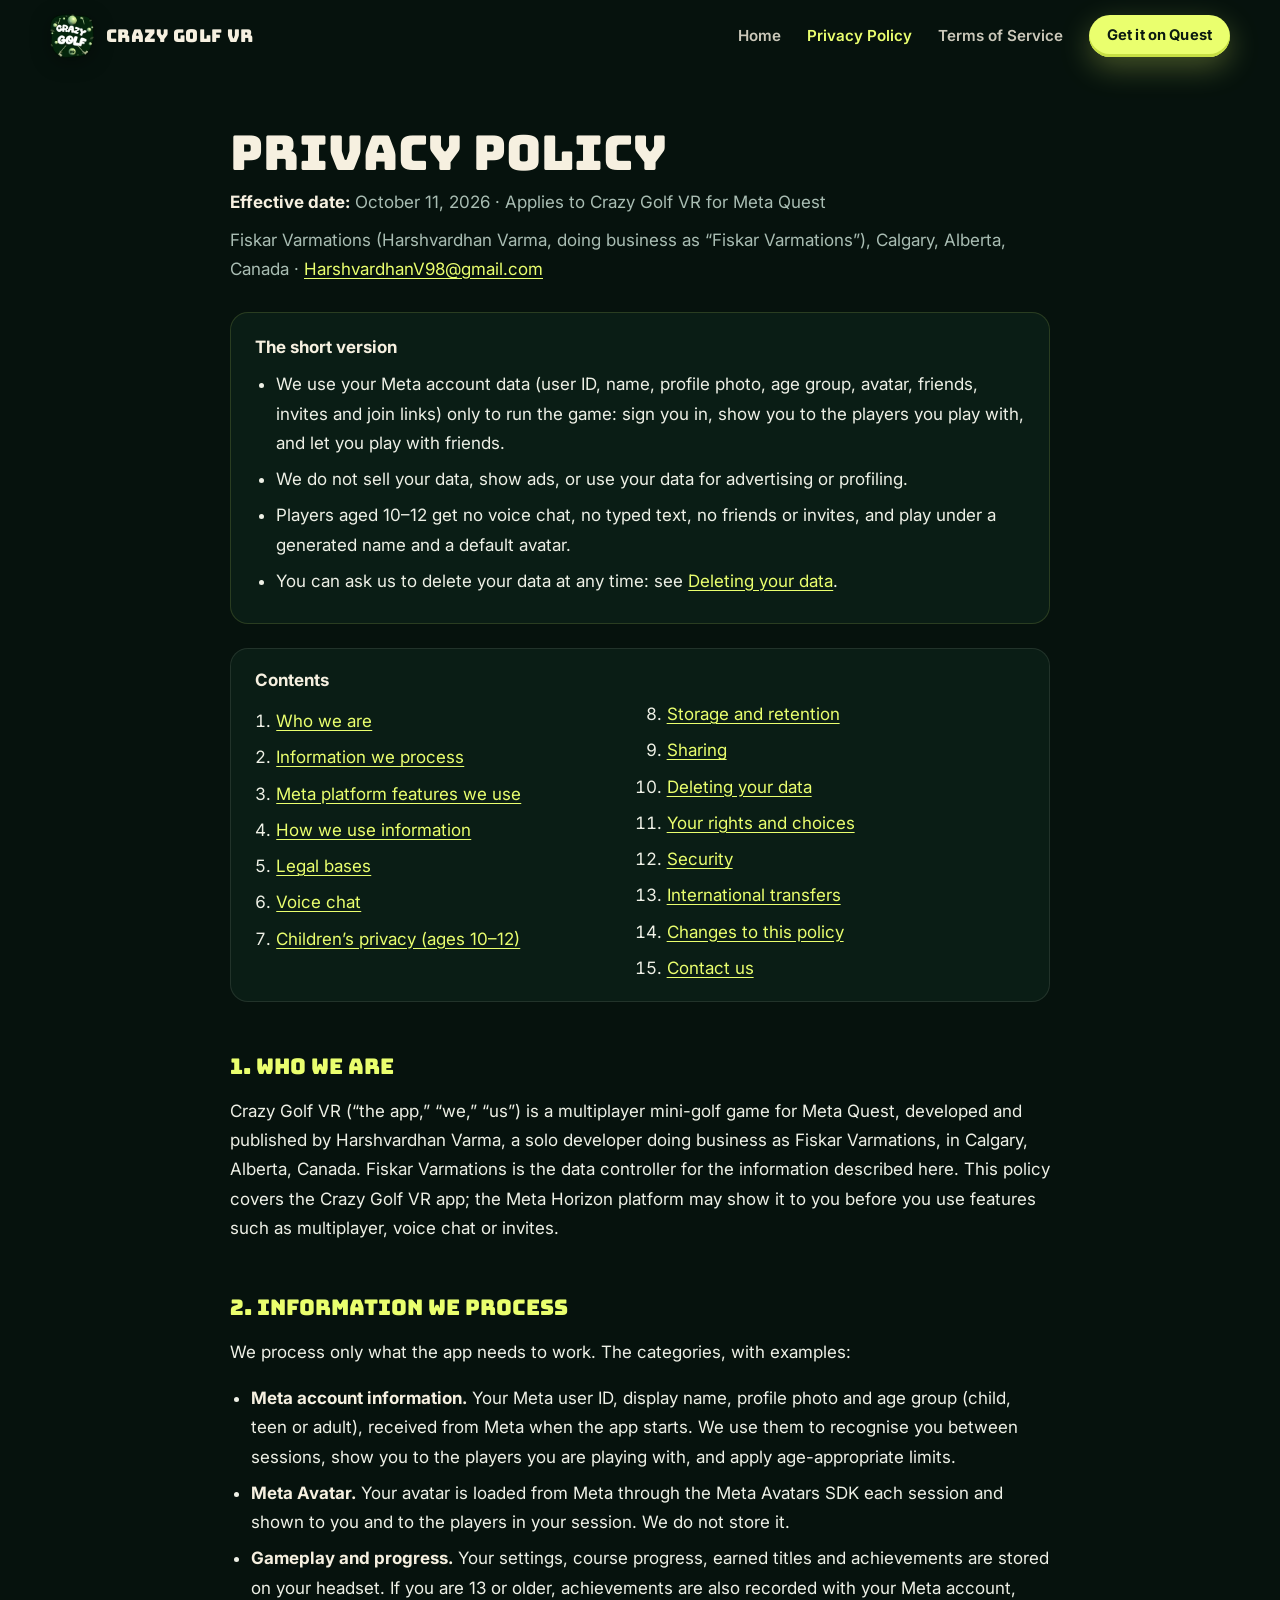
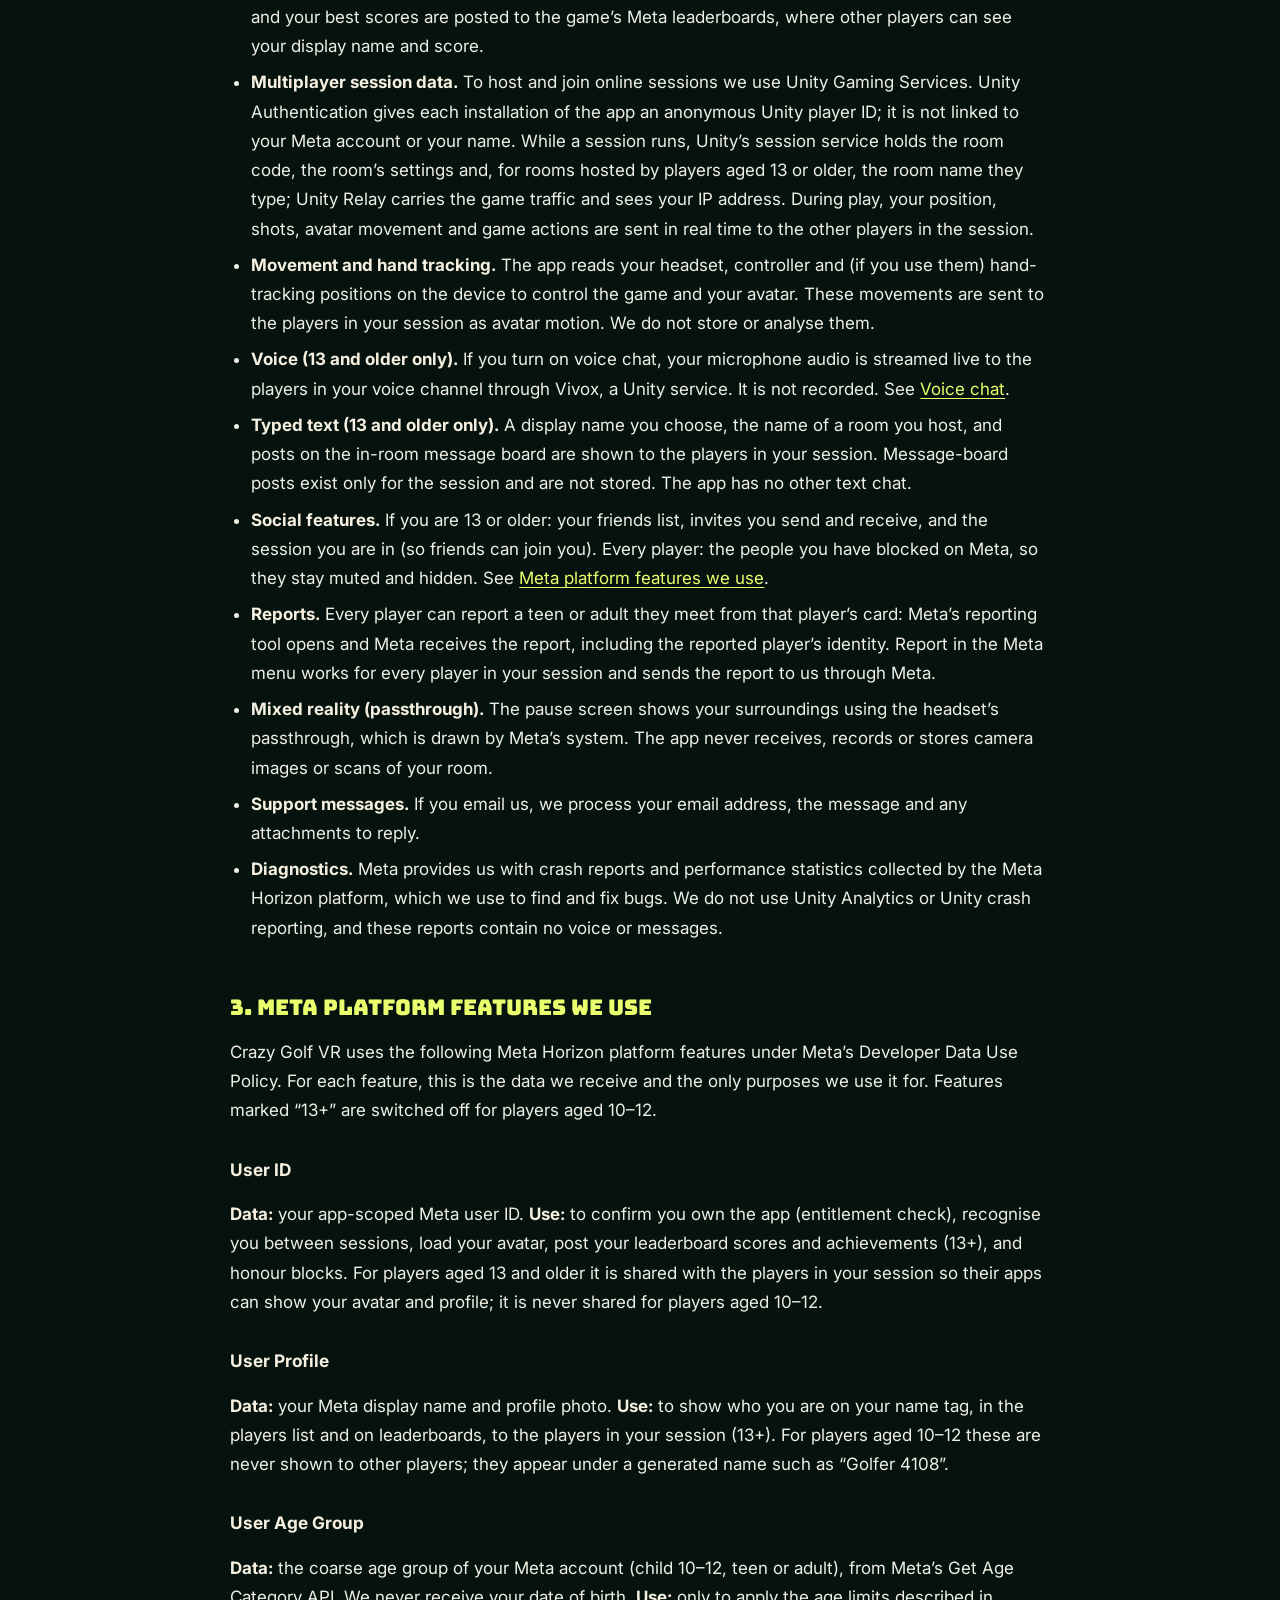
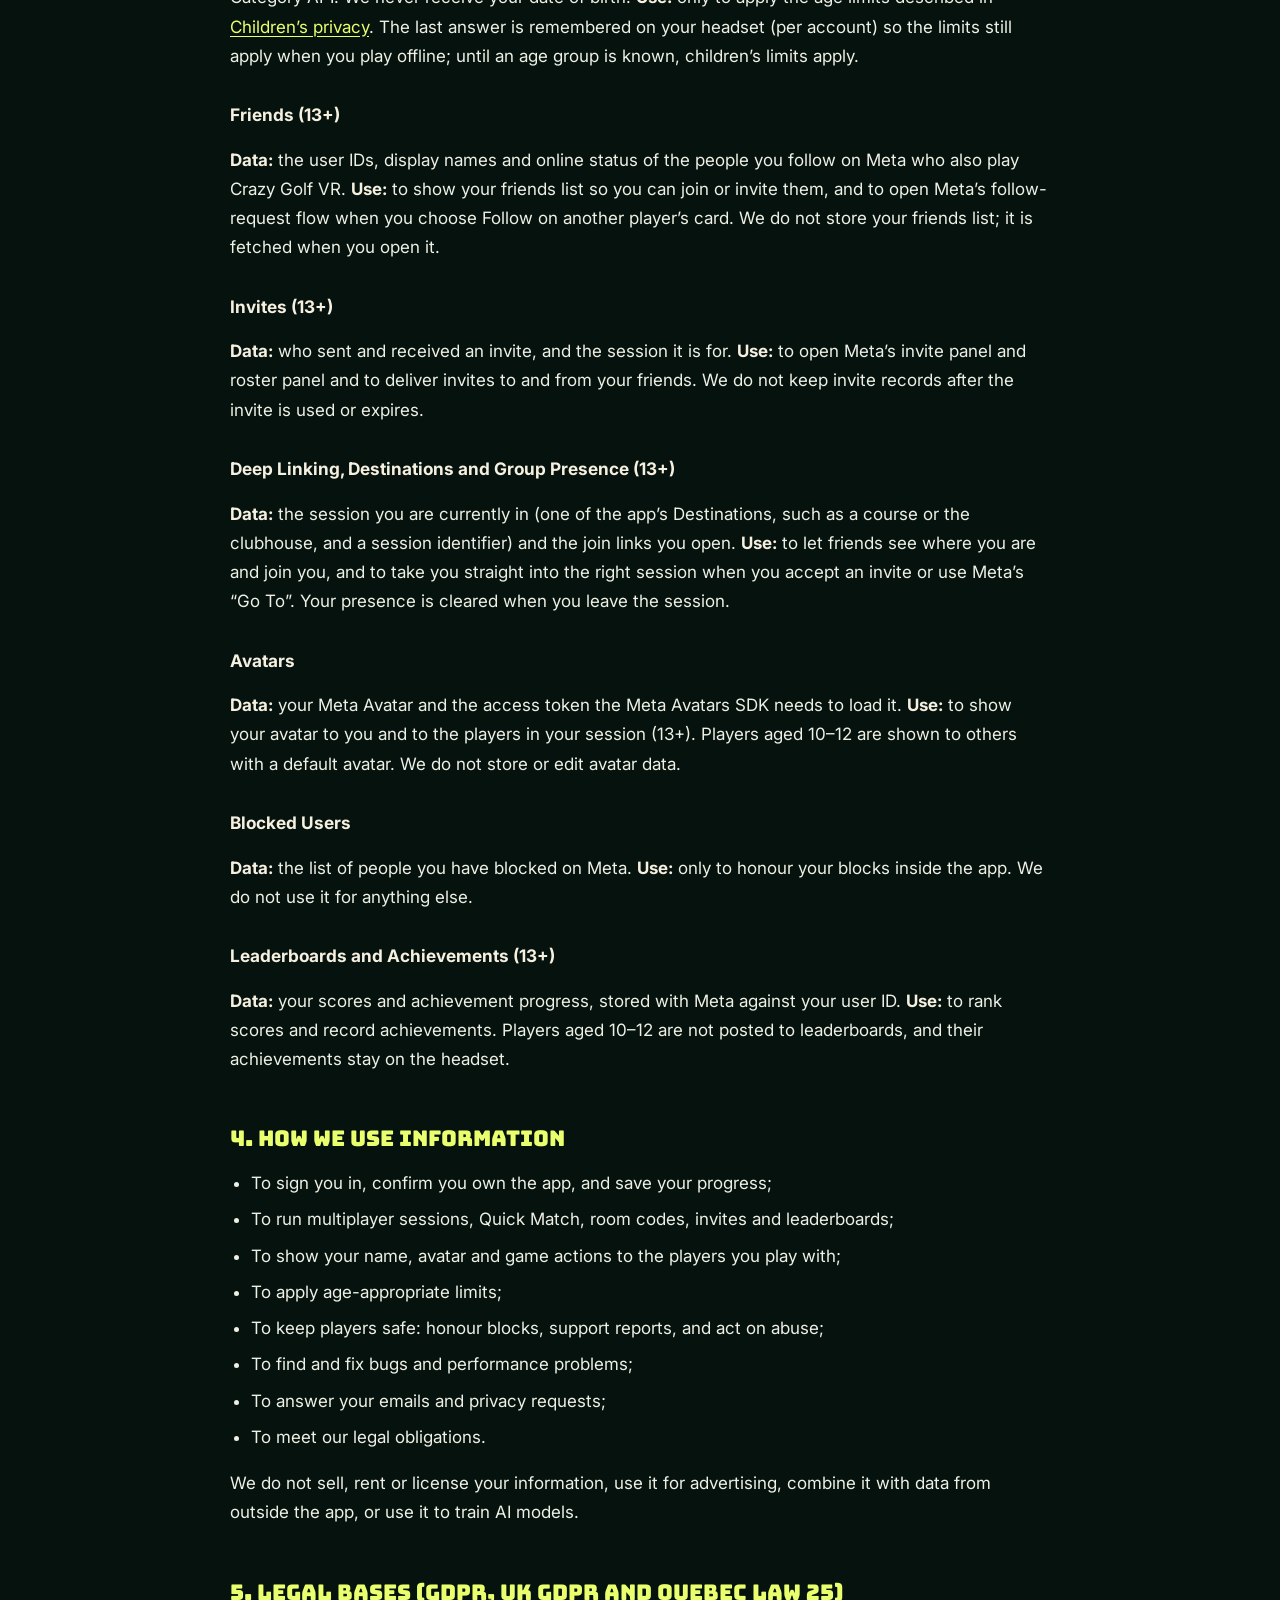
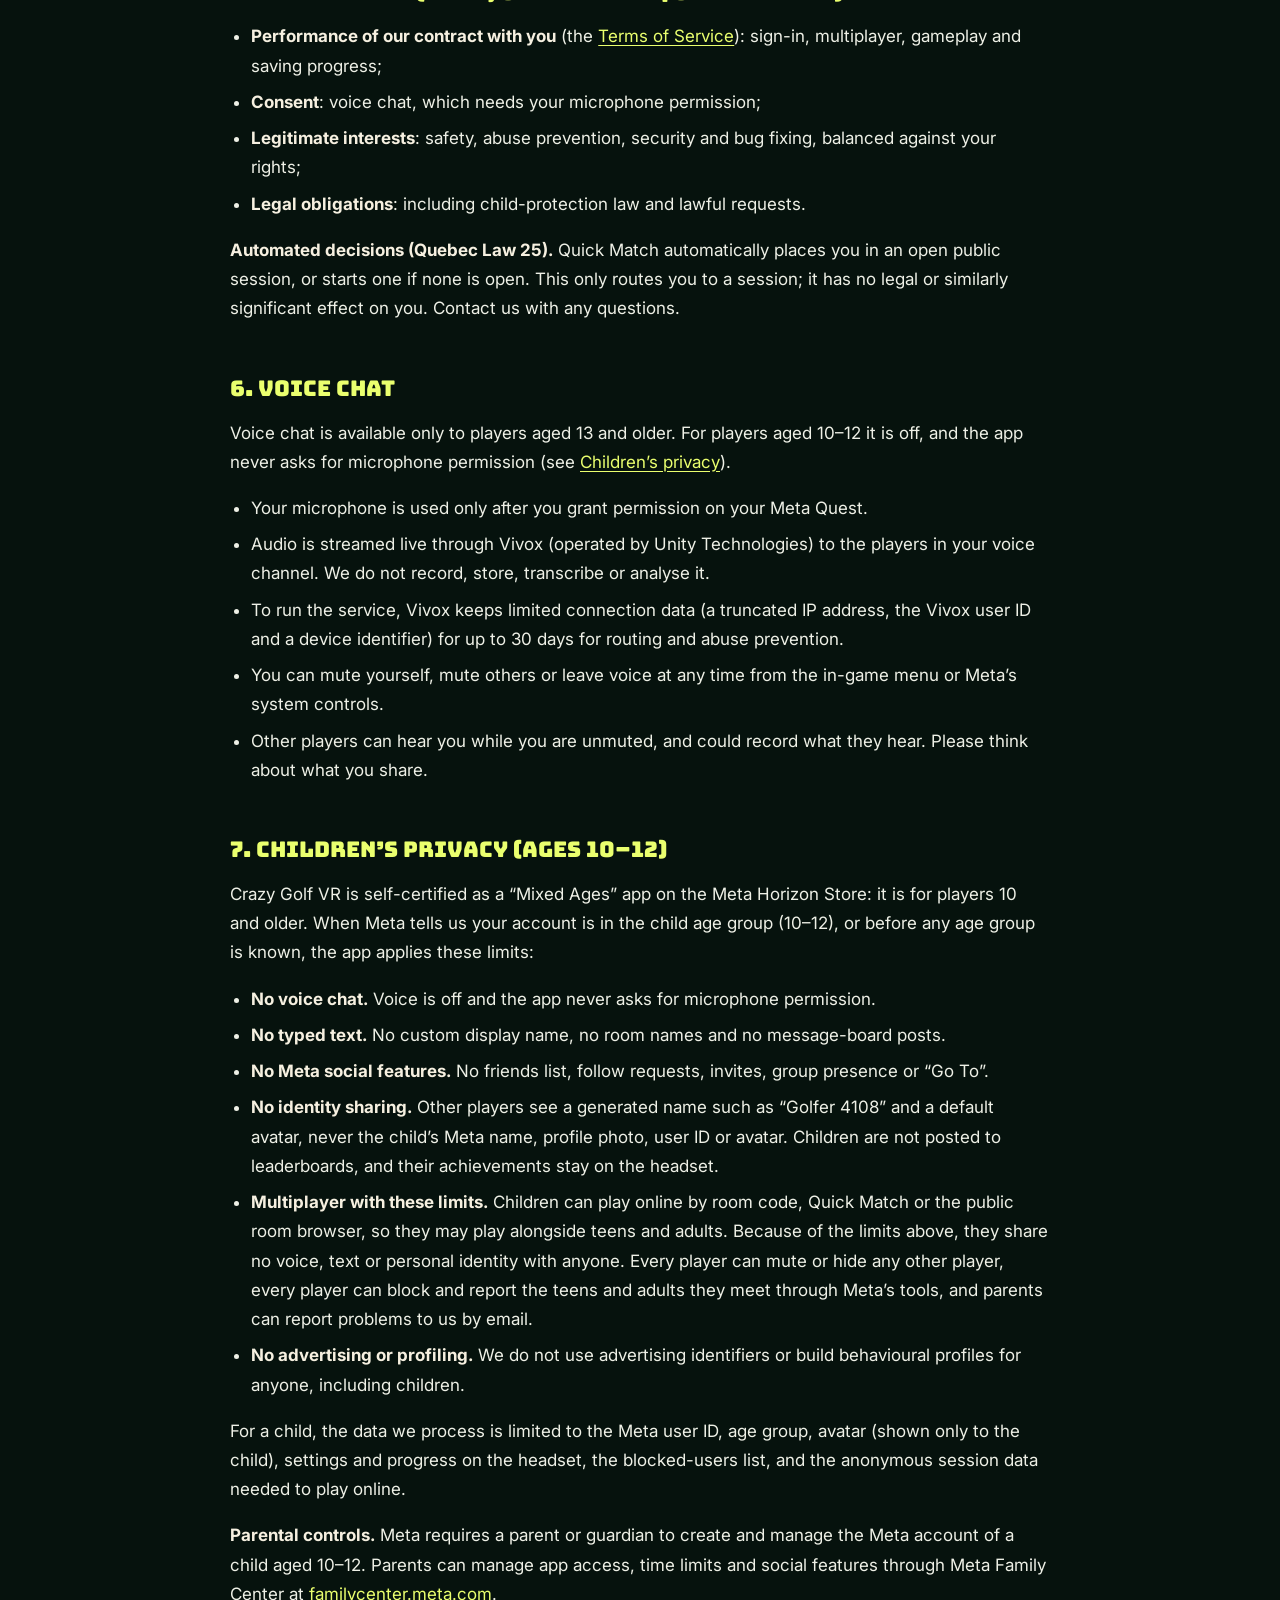
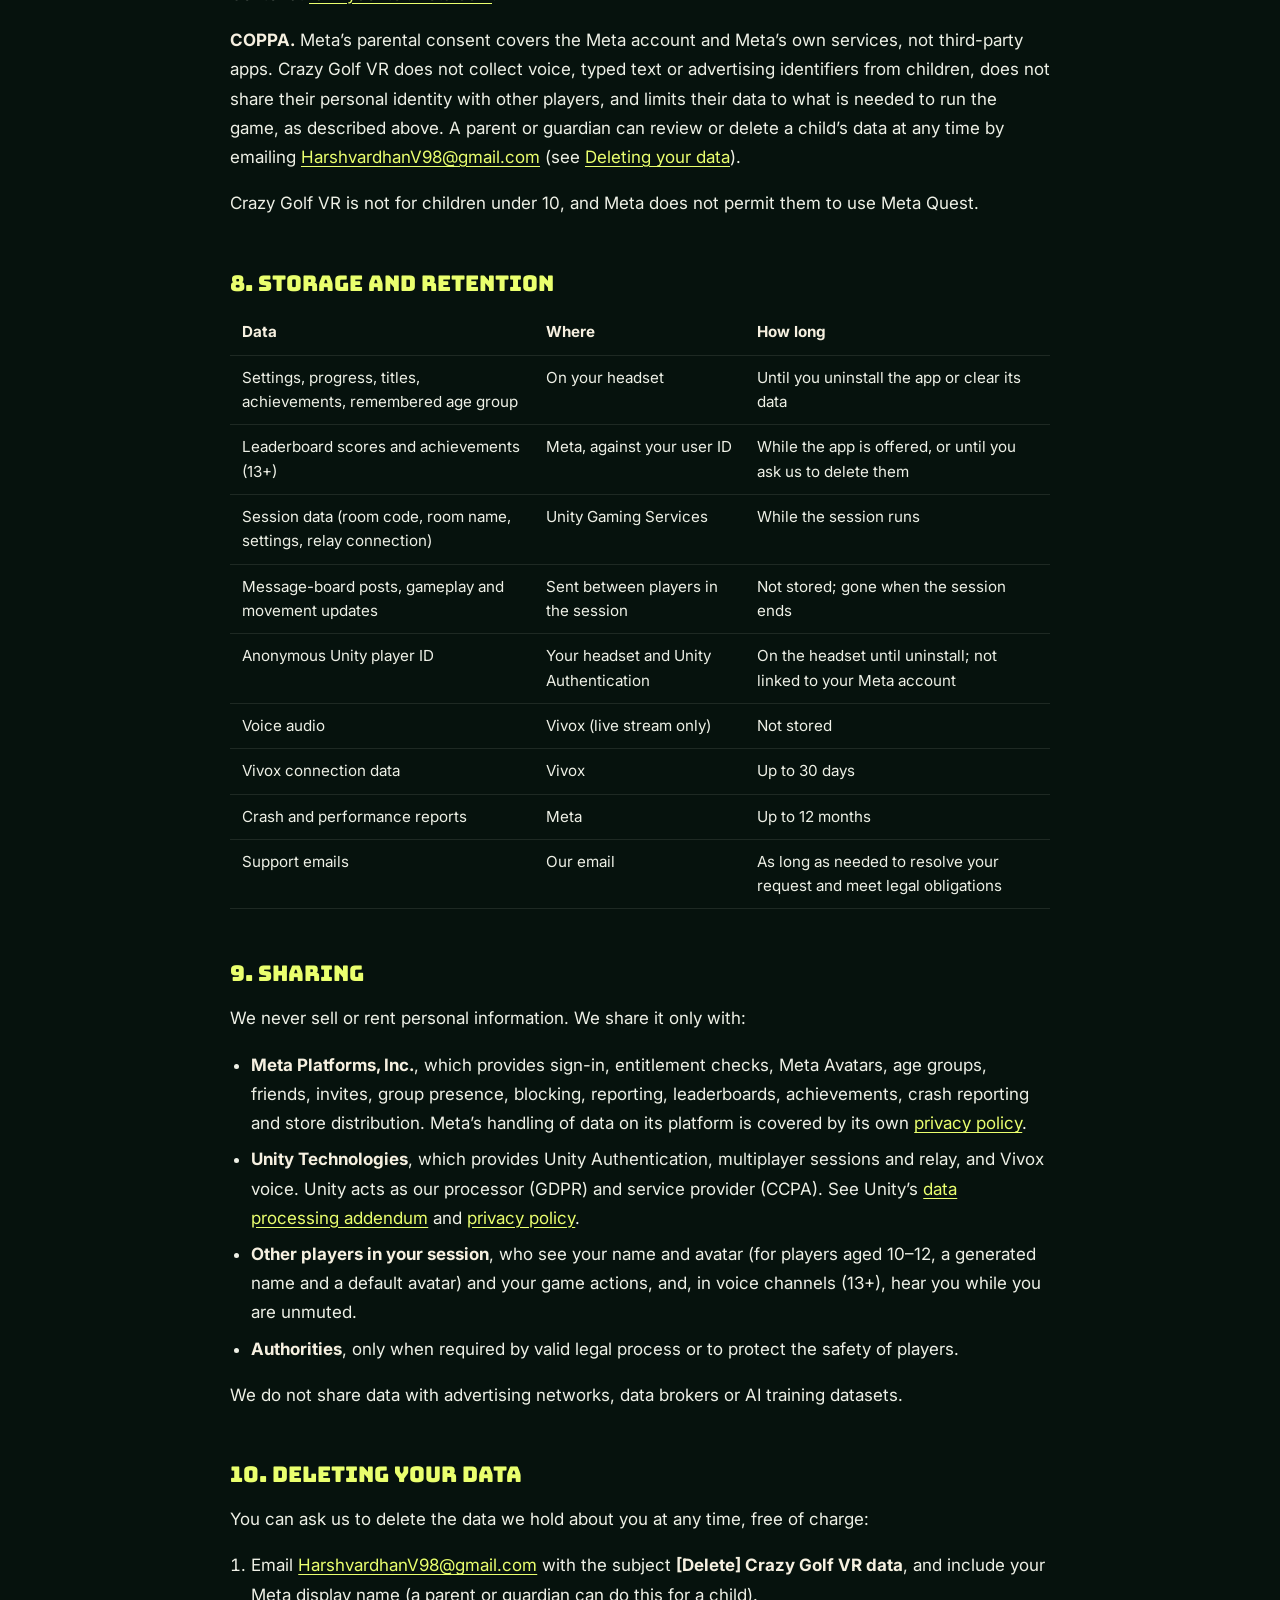
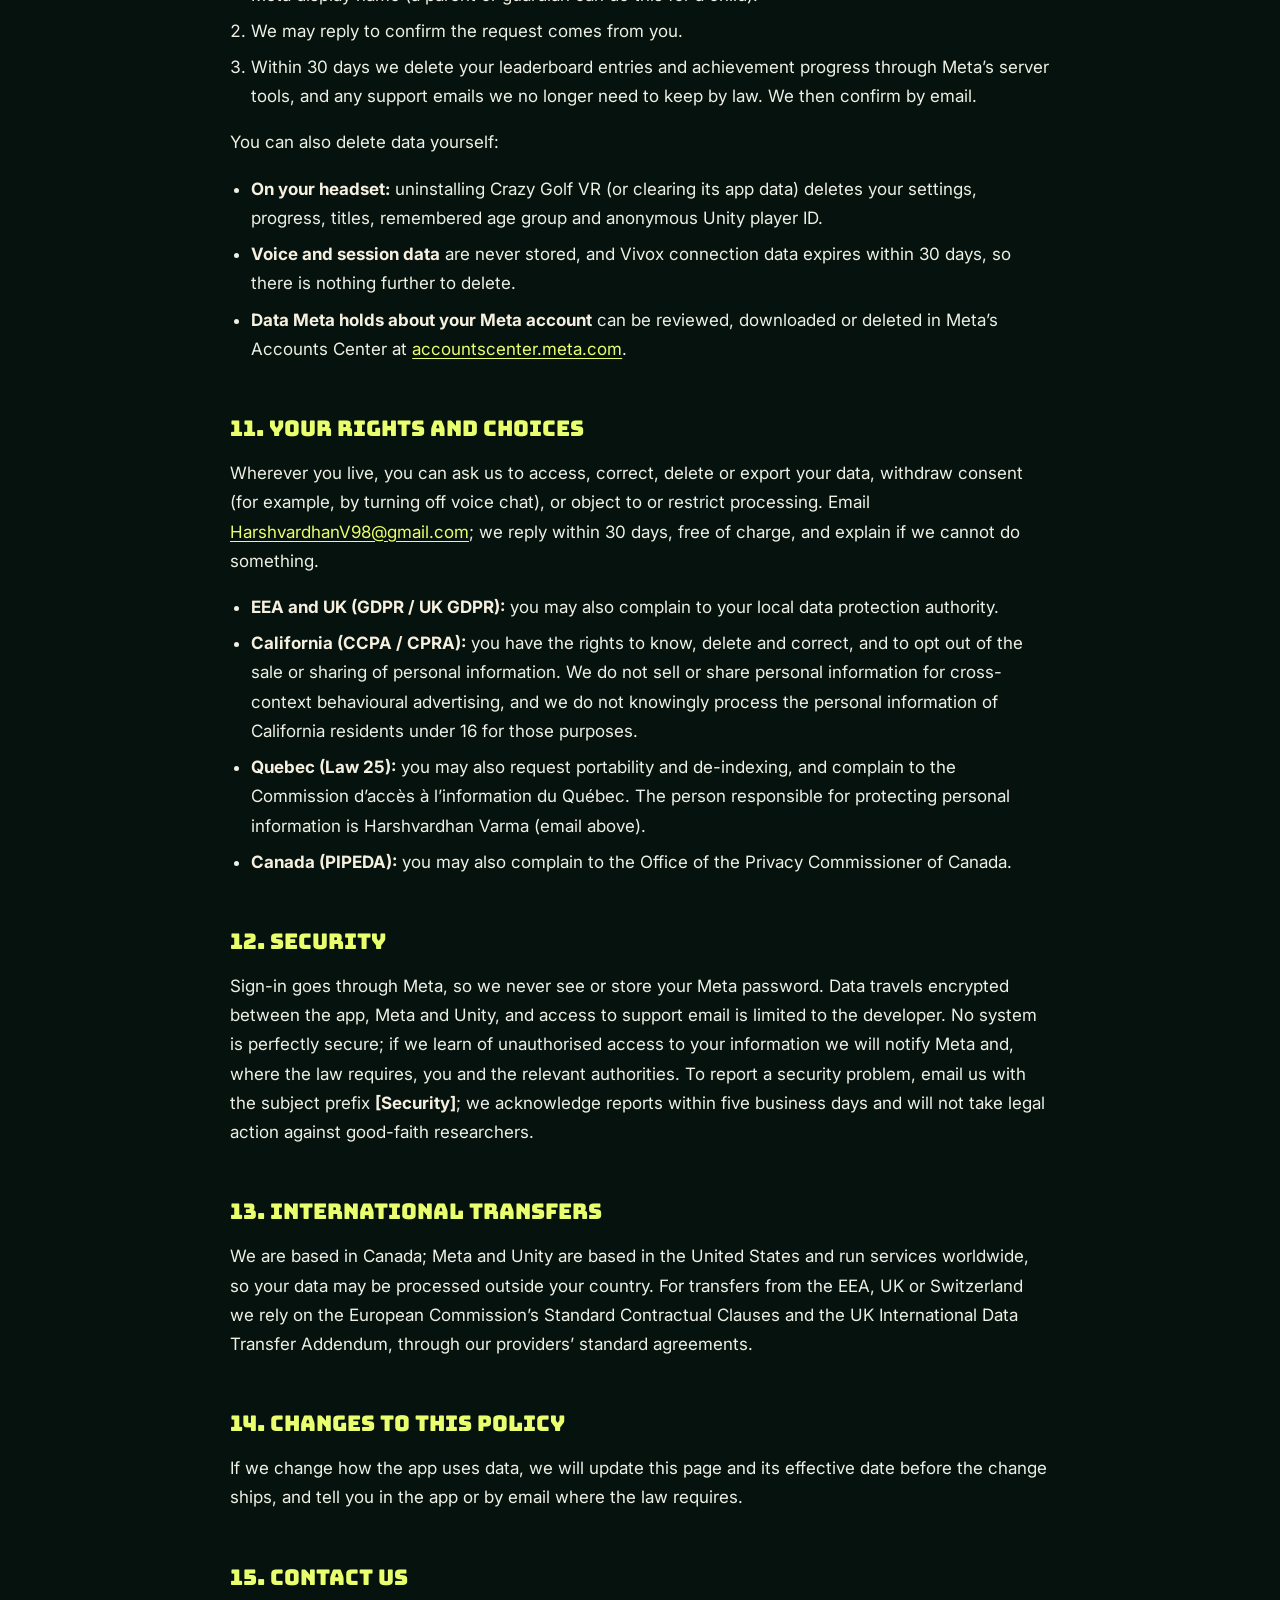
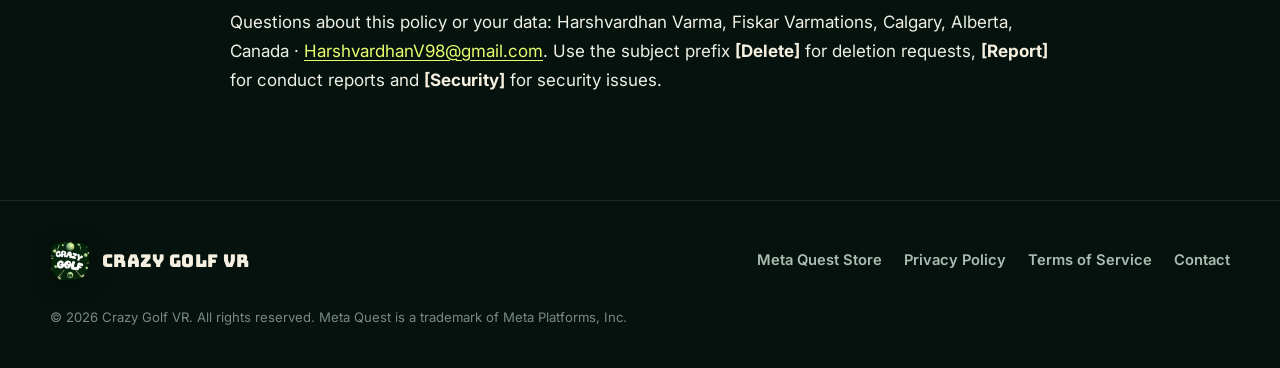
==== commit bf8aacd8: "Privacy: every player can block and report the teens and adults they meet Matches the game's player " ====
--- a/privacy.html
+++ b/privacy.html
@@ -43,7 +43,7 @@
     <main id="main" class="legal">
         <div class="container legal__inner">
             <h1 class="legal__title">Privacy Policy</h1>
-            <p class="legal__meta"><strong>Effective date:</strong> October 3, 2026 &middot; Applies to Crazy Golf VR for Meta Quest</p>
+            <p class="legal__meta"><strong>Effective date:</strong> October 11, 2026 &middot; Applies to Crazy Golf VR for Meta Quest</p>
             <p class="legal__meta">Fiskar Varmations (Harshvardhan Varma, doing business as &ldquo;Fiskar Varmations&rdquo;), Calgary, Alberta, Canada &middot; <a href="mailto:HarshvardhanV98@gmail.com">HarshvardhanV98@gmail.com</a></p>
 
             <div class="legal__summary">
@@ -90,8 +90,8 @@
                 <li><strong>Movement and hand tracking.</strong> The app reads your headset, controller and (if you use them) hand-tracking positions on the device to control the game and your avatar. These movements are sent to the players in your session as avatar motion. We do not store or analyse them.</li>
                 <li><strong>Voice (13 and older only).</strong> If you turn on voice chat, your microphone audio is streamed live to the players in your voice channel through Vivox, a Unity service. It is not recorded. See <a href="#voice-chat">Voice chat</a>.</li>
                 <li><strong>Typed text (13 and older only).</strong> A display name you choose, the name of a room you host, and posts on the in-room message board are shown to the players in your session. Message-board posts exist only for the session and are not stored. The app has no other text chat.</li>
-                <li><strong>Social features.</strong> If you are 13 or older: your friends list, invites you send and receive, the session you are in (so friends can join you), and the people you have blocked. See <a href="#platform-features">Meta platform features we use</a>.</li>
-                <li><strong>Reports.</strong> If you report another player from their player card (13+), Meta&rsquo;s reporting tool opens and Meta receives the report, including the reported player&rsquo;s identity.</li>
+                <li><strong>Social features.</strong> If you are 13 or older: your friends list, invites you send and receive, and the session you are in (so friends can join you). Every player: the people you have blocked on Meta, so they stay muted and hidden. See <a href="#platform-features">Meta platform features we use</a>.</li>
+                <li><strong>Reports.</strong> Every player can report a teen or adult they meet from that player&rsquo;s card: Meta&rsquo;s reporting tool opens and Meta receives the report, including the reported player&rsquo;s identity. Report in the Meta menu works for every player in your session and sends the report to us through Meta.</li>
                 <li><strong>Mixed reality (passthrough).</strong> The pause screen shows your surroundings using the headset&rsquo;s passthrough, which is drawn by Meta&rsquo;s system. The app never receives, records or stores camera images or scans of your room.</li>
                 <li><strong>Support messages.</strong> If you email us, we process your email address, the message and any attachments to reply.</li>
                 <li><strong>Diagnostics.</strong> Meta provides us with crash reports and performance statistics collected by the Meta Horizon platform, which we use to find and fix bugs. We do not use Unity Analytics or Unity crash reporting, and these reports contain no voice or messages.</li>
@@ -164,9 +164,9 @@
             <ul>
                 <li><strong>No voice chat.</strong> Voice is off and the app never asks for microphone permission.</li>
                 <li><strong>No typed text.</strong> No custom display name, no room names and no message-board posts.</li>
-                <li><strong>No Meta social features.</strong> No friends list, invites, group presence or &ldquo;Go To&rdquo;.</li>
+                <li><strong>No Meta social features.</strong> No friends list, follow requests, invites, group presence or &ldquo;Go To&rdquo;.</li>
                 <li><strong>No identity sharing.</strong> Other players see a generated name such as &ldquo;Golfer 4108&rdquo; and a default avatar, never the child&rsquo;s Meta name, profile photo, user ID or avatar. Children are not posted to leaderboards, and their achievements stay on the headset.</li>
-                <li><strong>Multiplayer with these limits.</strong> Children can play online by room code, Quick Match or the public room browser, so they may play alongside teens and adults. Because of the limits above, they share no voice, text or personal identity with anyone. Every player can mute or hide any other player, and parents can report problems to us by email; players aged 13 and older can also block and report through Meta&rsquo;s tools.</li>
+                <li><strong>Multiplayer with these limits.</strong> Children can play online by room code, Quick Match or the public room browser, so they may play alongside teens and adults. Because of the limits above, they share no voice, text or personal identity with anyone. Every player can mute or hide any other player, every player can block and report the teens and adults they meet through Meta&rsquo;s tools, and parents can report problems to us by email.</li>
                 <li><strong>No advertising or profiling.</strong> We do not use advertising identifiers or build behavioural profiles for anyone, including children.</li>
             </ul>
             <p>For a child, the data we process is limited to the Meta user ID, age group, avatar (shown only to the child), settings and progress on the headset, the blocked-users list, and the anonymous session data needed to play online.</p>
--- a/assets/site.css
+++ b/assets/site.css
@@ -367,42 +367,121 @@
     pointer-events: none;
 }
 
-.course {
+
+/* The course select: a stage plays the chosen course; the rail lists all seven in unlock order.
+   Without JavaScript the panels simply stack as a list. */
+.showcase__stage { display: grid; gap: clamp(48px, 7vw, 72px); }
+.showcase__panel {
+    display: grid;
+    grid-template-columns: minmax(0, 1.7fr) minmax(0, 1fr);
+    align-items: center;
+    gap: clamp(28px, 4vw, 60px);
+}
+.showcase__media {
     position: relative;
+    aspect-ratio: 16 / 9;
     border-radius: var(--radius-lg);
     overflow: hidden;
-    background: var(--forest-850);
-    border: 1px solid var(--line-soft);
-    box-shadow: 0 20px 50px rgba(0, 0, 0, 0.35);
-    transition: transform 0.3s ease, box-shadow 0.3s ease, border-color 0.3s ease;
-}
-.course:hover { transform: translateY(-6px); box-shadow: 0 30px 70px rgba(0, 0, 0, 0.5); border-color: var(--line); }
-.course__media { aspect-ratio: 3 / 2; overflow: hidden; }
-.course__media img { width: 100%; height: 100%; object-fit: cover; transition: transform 0.6s ease; }
-.course:hover .course__media img { transform: scale(1.05); }
-.course__body { padding: 22px 24px 26px; position: relative; }
-.course__num {
-    position: absolute;
-    top: -24px;
-    left: 22px;
-    padding: 8px 12px;
+    background: var(--forest-950);
+    box-shadow: var(--shadow);
+    isolation: isolate;
+}
+.showcase__media::after {
+    content: '';
+    position: absolute;
+    inset: 0;
+    border-radius: inherit;
+    box-shadow: inset 0 0 0 1px rgba(246, 240, 224, 0.08), inset 0 -80px 90px -60px rgba(6, 18, 13, 0.6);
+    pointer-events: none;
+}
+.showcase__media video { display: block; width: 100%; height: 100%; object-fit: cover; }
+.showcase__num {
+    display: block;
+    margin-bottom: 10px;
+    font-weight: 800;
+    font-size: 0.8rem;
+    letter-spacing: 0.22em;
+    text-transform: uppercase;
+    color: var(--lime);
+}
+.showcase__num span { color: var(--muted); }
+.showcase__name {
+    font-family: var(--display);
+    font-weight: 400;
+    font-size: clamp(2rem, 3.4vw, 3rem);
+    line-height: 1;
+    margin: 0 0 14px;
+    color: var(--cream);
+    text-wrap: balance;
+}
+.showcase__info p { margin: 0 0 18px; color: var(--muted); }
+.showcase__tags { list-style: none; display: flex; flex-wrap: wrap; gap: 8px; margin: 0 0 22px; padding: 0; }
+.showcase__tags li {
+    padding: 6px 13px;
+    border-radius: 999px;
+    font-size: 0.86rem;
+    font-weight: 600;
+    color: var(--cream);
+    background: rgba(246, 240, 224, 0.06);
+    border: 1px solid var(--line);
+}
+
+.showcase__rail { display: none; }
+.showcase.is-live .showcase__rail {
+    display: grid;
+    grid-template-columns: repeat(7, minmax(0, 1fr));
+    gap: 14px;
+    margin-top: clamp(30px, 4vw, 46px);
+}
+.showcase.is-live .showcase__stage { gap: 0; }
+.showcase.is-live .showcase__panel {
+    grid-area: 1 / 1;
+    opacity: 0;
+    visibility: hidden;
+}
+.showcase.is-live .showcase__panel.is-active { opacity: 1; visibility: visible; }
+.showcase.is-live .showcase__info { transform: translateY(10px); }
+/* Fades start one frame after setup, so the switch from list to stage never shows. */
+.showcase.is-ready .showcase__panel { transition: opacity 0.45s ease, visibility 0s linear 0.45s; }
+.showcase.is-ready .showcase__panel.is-active { transition: opacity 0.45s ease; }
+.showcase.is-ready .showcase__info { transition: transform 0.45s ease; }
+.showcase.is-live .is-active .showcase__info { transform: none; }
+
+.showcase__tab {
+    display: grid;
+    gap: 6px;
+    padding: 0;
+    border: 0;
+    background: none;
+    color: inherit;
+    font: inherit;
+    text-align: left;
+    cursor: pointer;
+}
+.showcase__tab img {
+    width: 100%;
+    aspect-ratio: 16 / 9;
+    object-fit: cover;
     border-radius: 12px;
-    font-family: var(--display);
-    font-size: 1rem;
-    color: var(--ink);
-    background: var(--lime);
-    box-shadow: 0 8px 20px rgba(0, 0, 0, 0.35), inset 0 -3px 0 var(--lime-deep);
-}
-.course__name { font-family: var(--display); font-weight: 400; font-size: 1.4rem; margin: 14px 0 8px; color: var(--cream); }
-.course__body p { margin: 0 0 16px; color: var(--muted); font-size: 0.98rem; }
-
-.course--feature { display: grid; grid-template-columns: 1.3fr 1fr; margin-bottom: 36px; }
-.course--feature .course__media { aspect-ratio: auto; min-height: 100%; }
-.course--feature .course__body { display: flex; flex-direction: column; justify-content: center; align-items: flex-start; padding: clamp(28px, 4vw, 48px); }
-.course--feature .course__num { position: static; margin-bottom: 4px; background: var(--gold); box-shadow: inset 0 -3px 0 #c9a24b; }
-.course--feature .course__name { font-size: clamp(1.8rem, 3vw, 2.4rem); }
-
-.course-grid { display: grid; grid-template-columns: repeat(3, 1fr); gap: 34px 28px; }
+    opacity: 0.5;
+    filter: saturate(0.6);
+    box-shadow: 0 0 0 1px var(--line-soft);
+    transition: opacity 0.25s ease, filter 0.25s ease, transform 0.25s ease, box-shadow 0.25s ease;
+}
+.showcase__tab:hover img, .showcase__tab:focus-visible img { opacity: 0.9; filter: none; transform: translateY(-3px); }
+.showcase__tab:focus-visible { outline: none; }
+.showcase__tab:focus-visible img { box-shadow: 0 0 0 2px var(--cream); }
+.showcase__tab[aria-selected="true"] img { opacity: 1; filter: none; box-shadow: 0 0 0 2px var(--lime), 0 14px 30px rgba(0, 0, 0, 0.45); }
+.showcase__tab-num { margin-top: 4px; font-size: 0.7rem; font-weight: 800; letter-spacing: 0.18em; text-transform: uppercase; color: var(--muted); }
+.showcase__tab[aria-selected="true"] .showcase__tab-num { color: var(--lime); }
+.showcase__tab-name { font-size: 0.92rem; font-weight: 700; line-height: 1.2; color: var(--cream); }
+/* While it advances on its own, the active tab shows how long until the next course. */
+.showcase__progress { position: relative; height: 3px; margin-top: 4px; border-radius: 3px; background: var(--line-soft); overflow: hidden; opacity: 0; }
+.showcase__progress::after { content: ''; position: absolute; inset: 0; background: var(--lime); transform: scaleX(0); transform-origin: left; }
+.showcase.is-auto .showcase__progress { opacity: 1; }
+.showcase.is-auto .showcase__tab[aria-selected="true"] .showcase__progress::after { animation: showcase-progress 7s linear forwards; }
+.showcase.is-paused .showcase__progress::after, .showcase.is-offscreen .showcase__progress::after { animation-play-state: paused !important; }
+@keyframes showcase-progress { to { transform: scaleX(1); } }
 
 /* ---------- Modes ---------- */
 
@@ -497,10 +576,19 @@
     .split--reverse .split__media { order: 0; }
     .split__inset { right: 12px; bottom: -28px; width: 42%; }
     .split__copy { margin-top: 24px; }
-    .course-grid { grid-template-columns: repeat(2, 1fr); }
-    .course--feature { grid-template-columns: 1fr; }
-    .course--feature .course__media { aspect-ratio: 3 / 2; }
     .mode-grid { grid-template-columns: 1fr; }
+    .showcase__panel { grid-template-columns: 1fr; gap: 24px; }
+    .showcase.is-live .showcase__rail {
+        grid-template-columns: none;
+        grid-auto-flow: column;
+        grid-auto-columns: 150px;
+        overflow-x: auto;
+        scroll-snap-type: x mandatory;
+        padding: 4px 2px 10px;
+        margin-inline: -2px;
+        scrollbar-width: thin;
+    }
+    .showcase__tab { scroll-snap-align: start; }
     .proof__grid { grid-template-columns: repeat(2, 1fr); row-gap: 30px; }
 }
 
@@ -542,7 +630,6 @@
 
 @media (max-width: 620px) {
     body { font-size: 16px; }
-    .course-grid { grid-template-columns: 1fr; }
     .hero { padding-top: 96px; }
     .hero__actions .btn { width: 100%; }
     .brand span { font-size: 0.98rem; }
